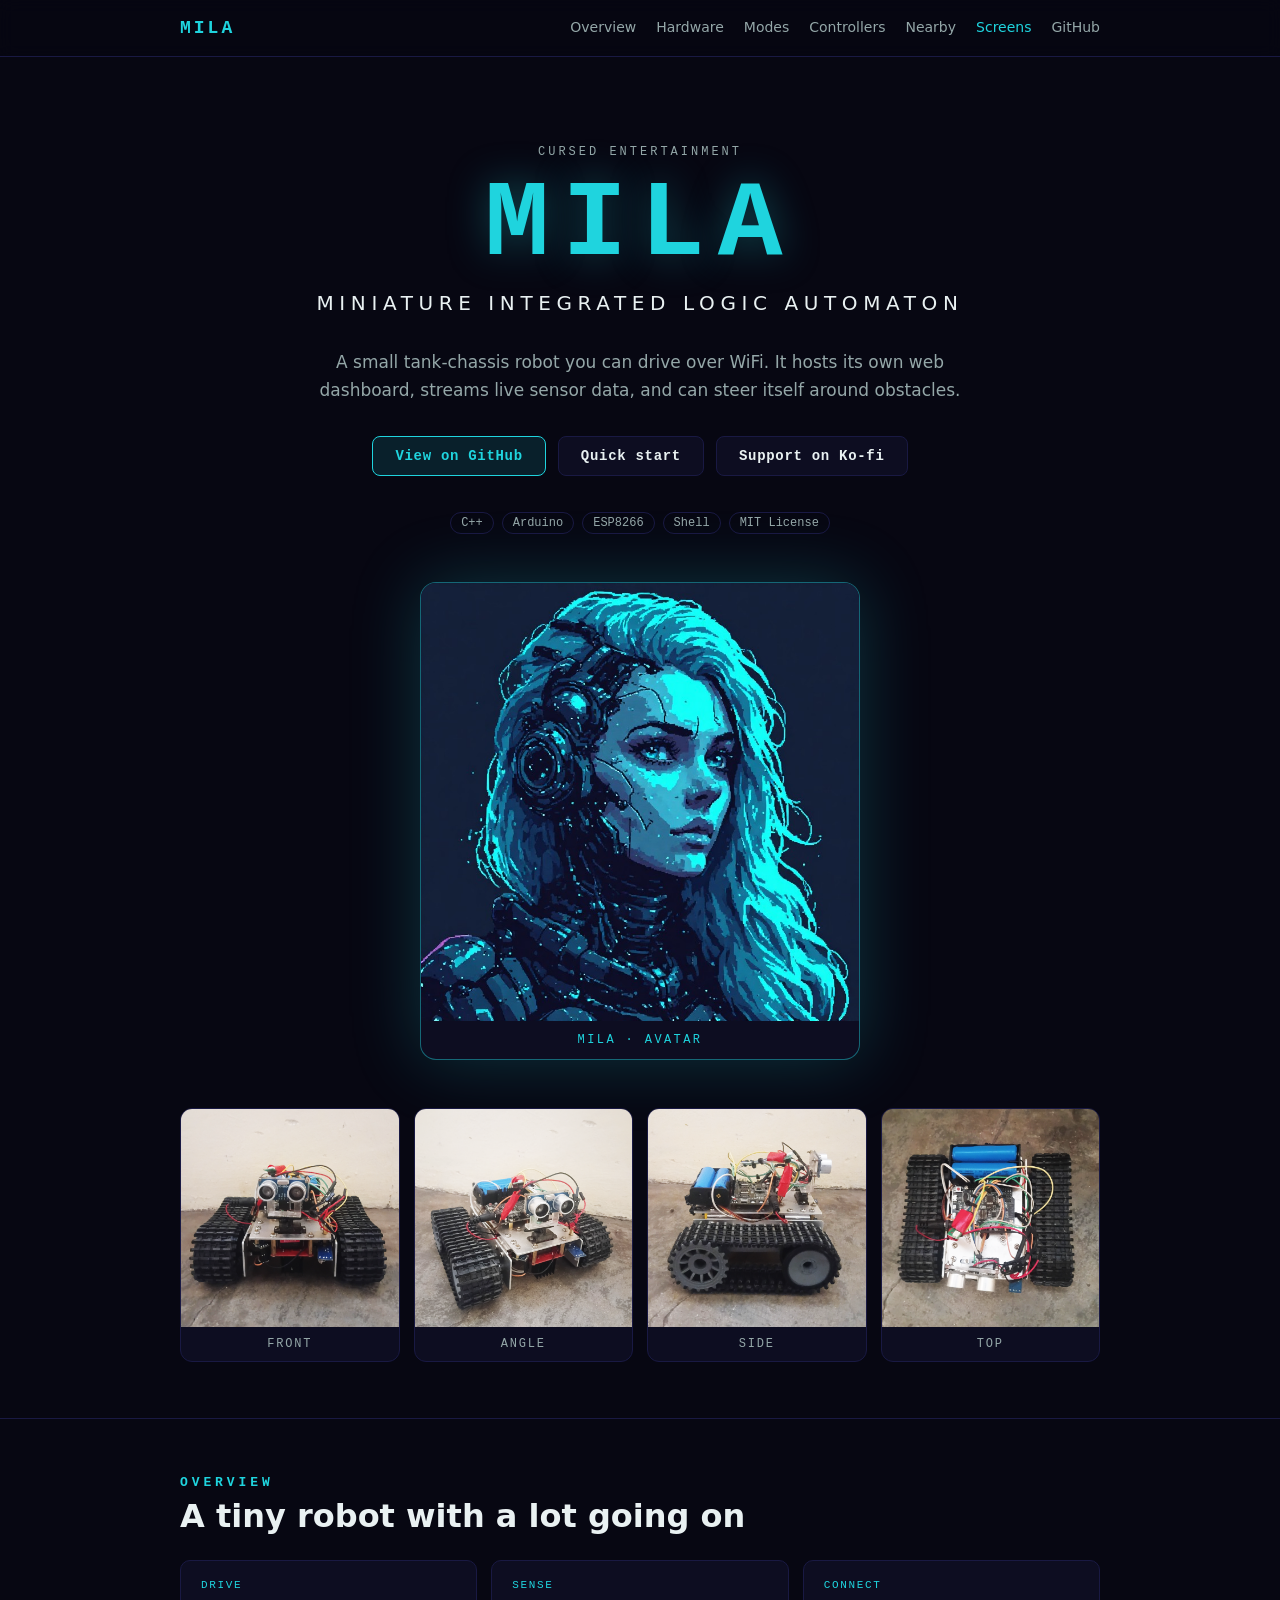
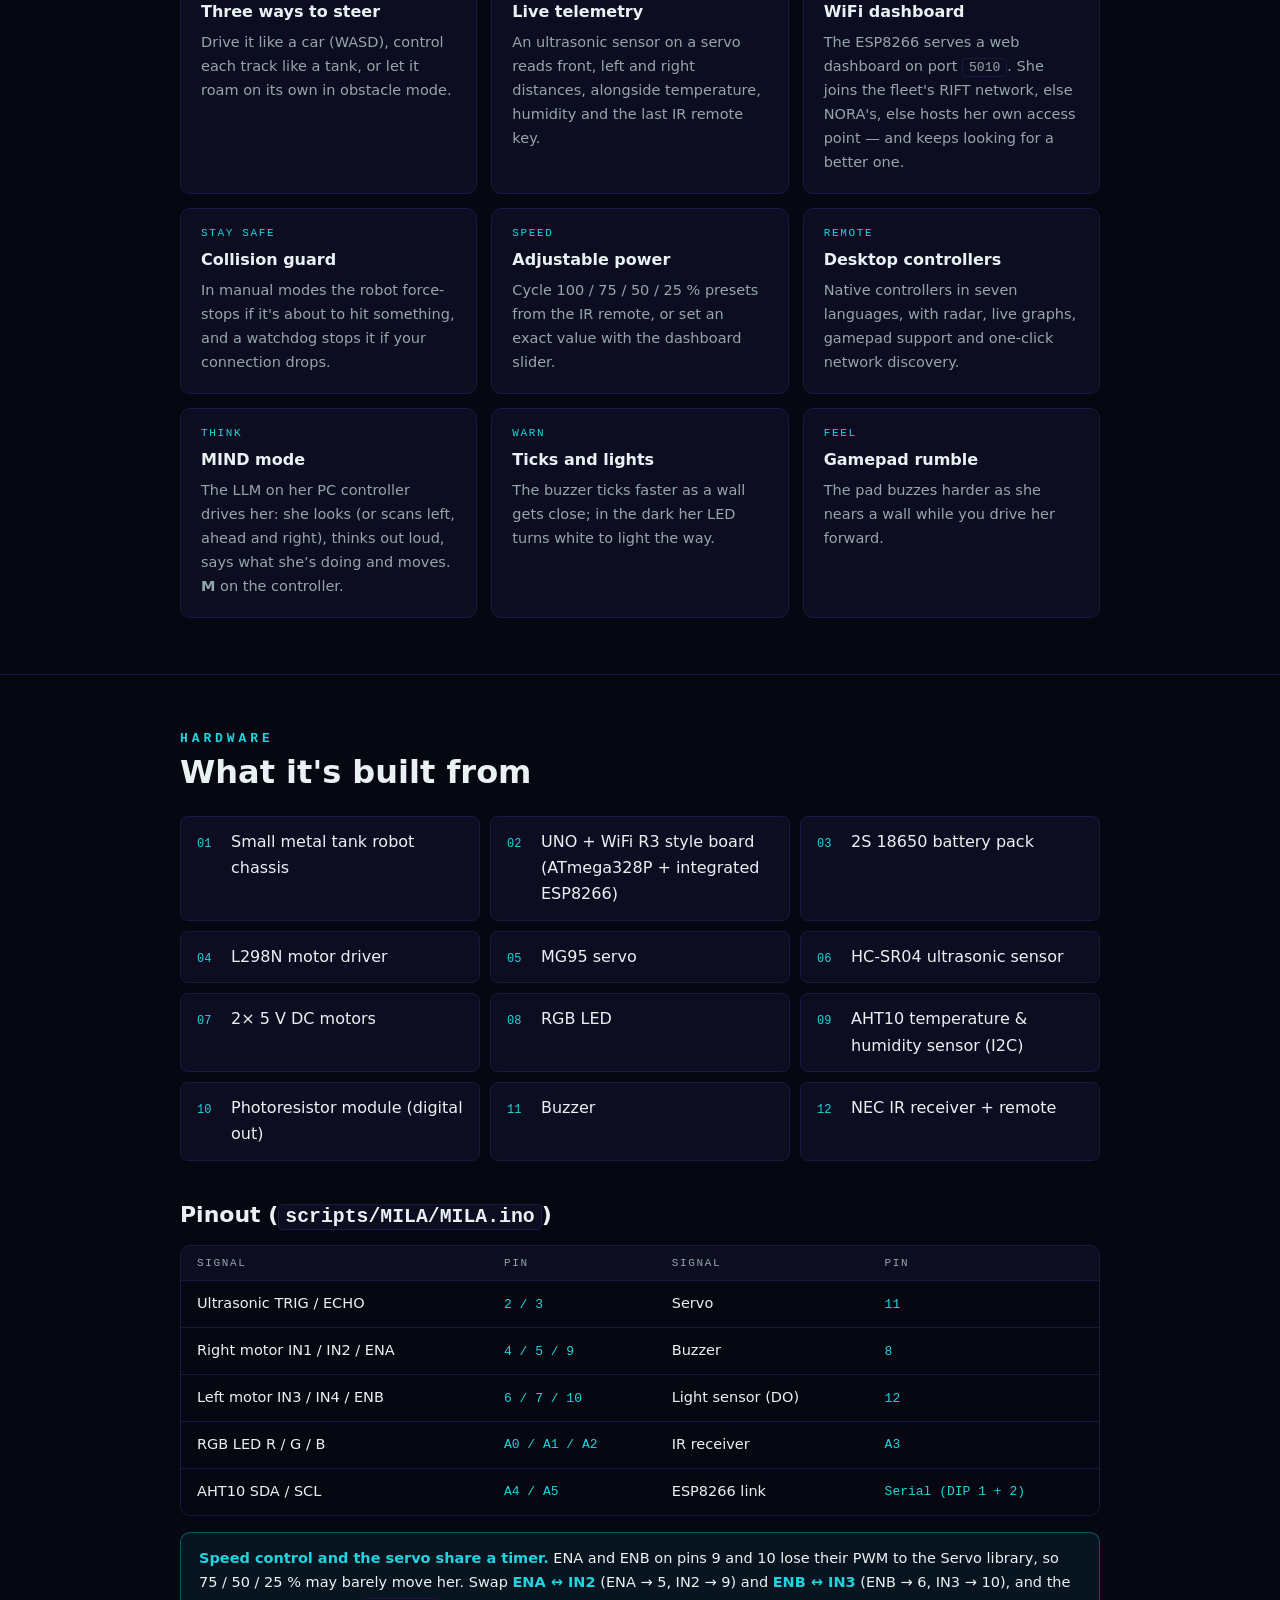
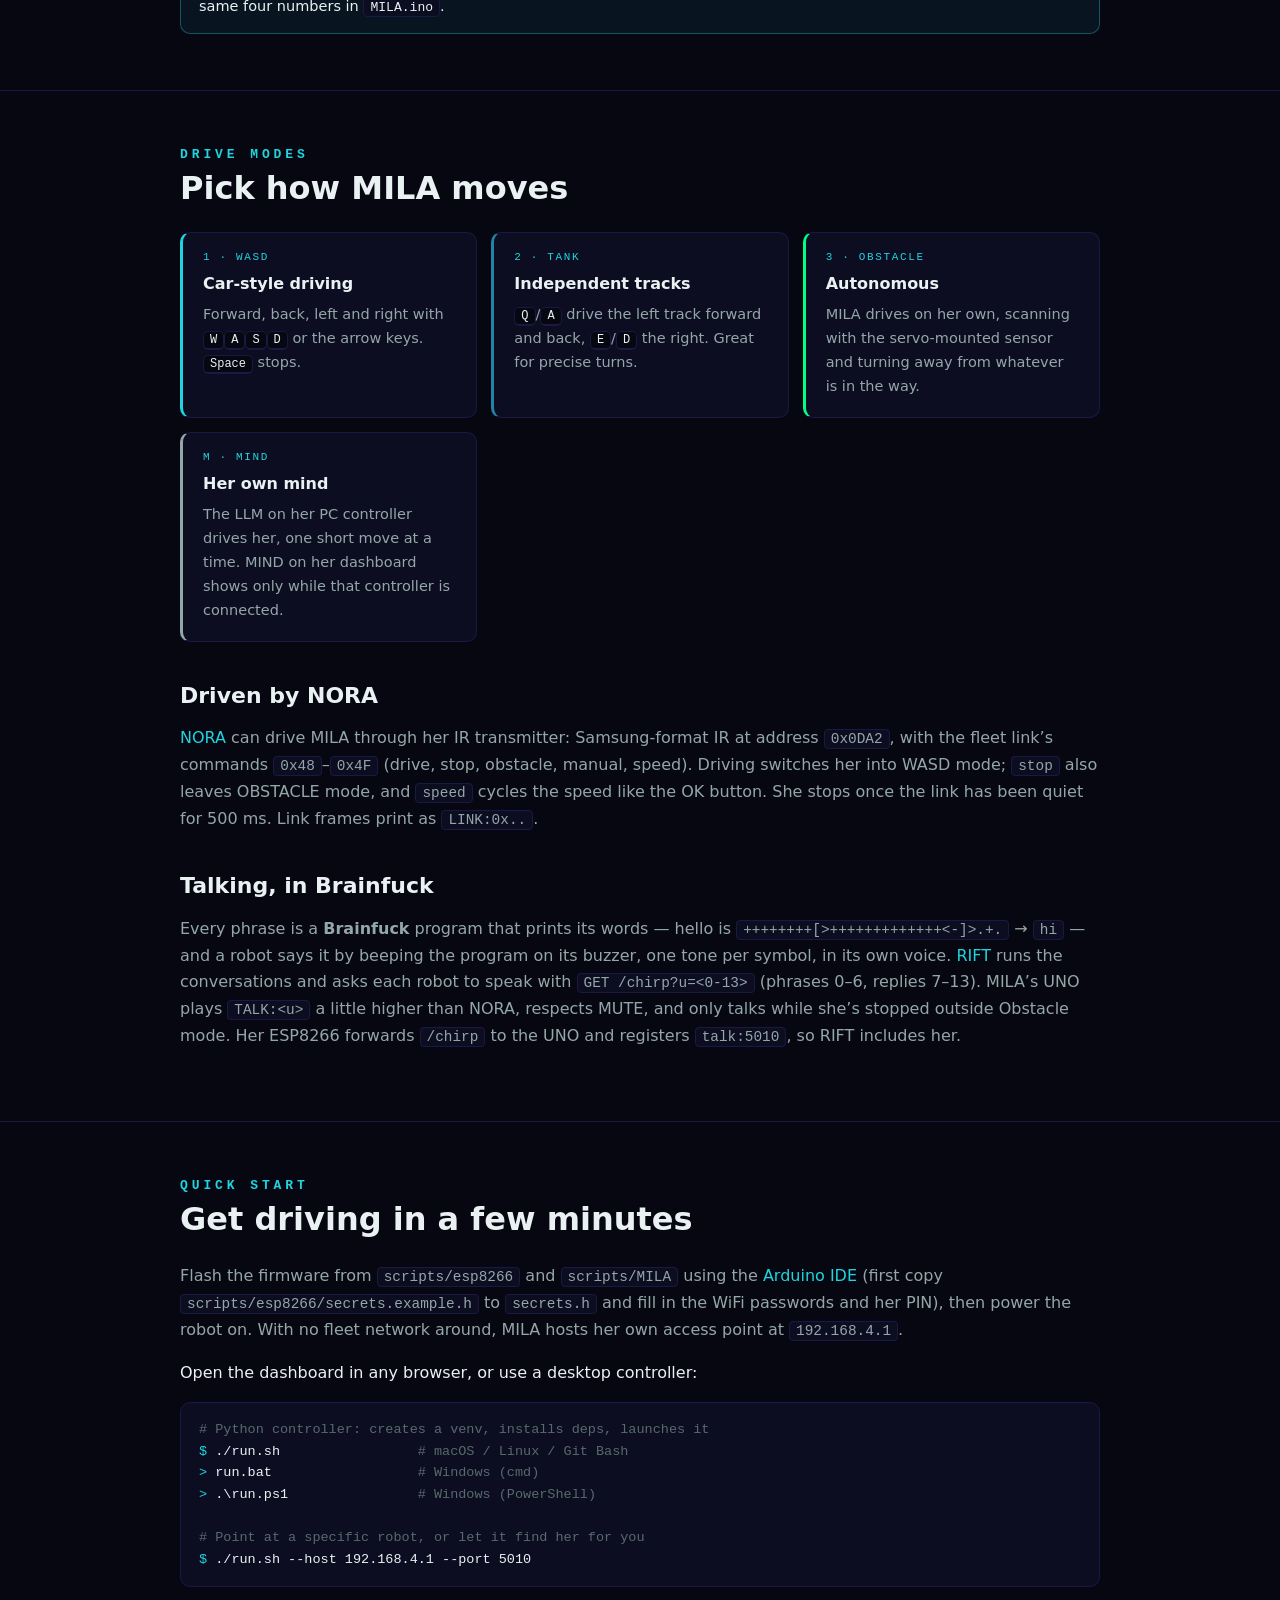
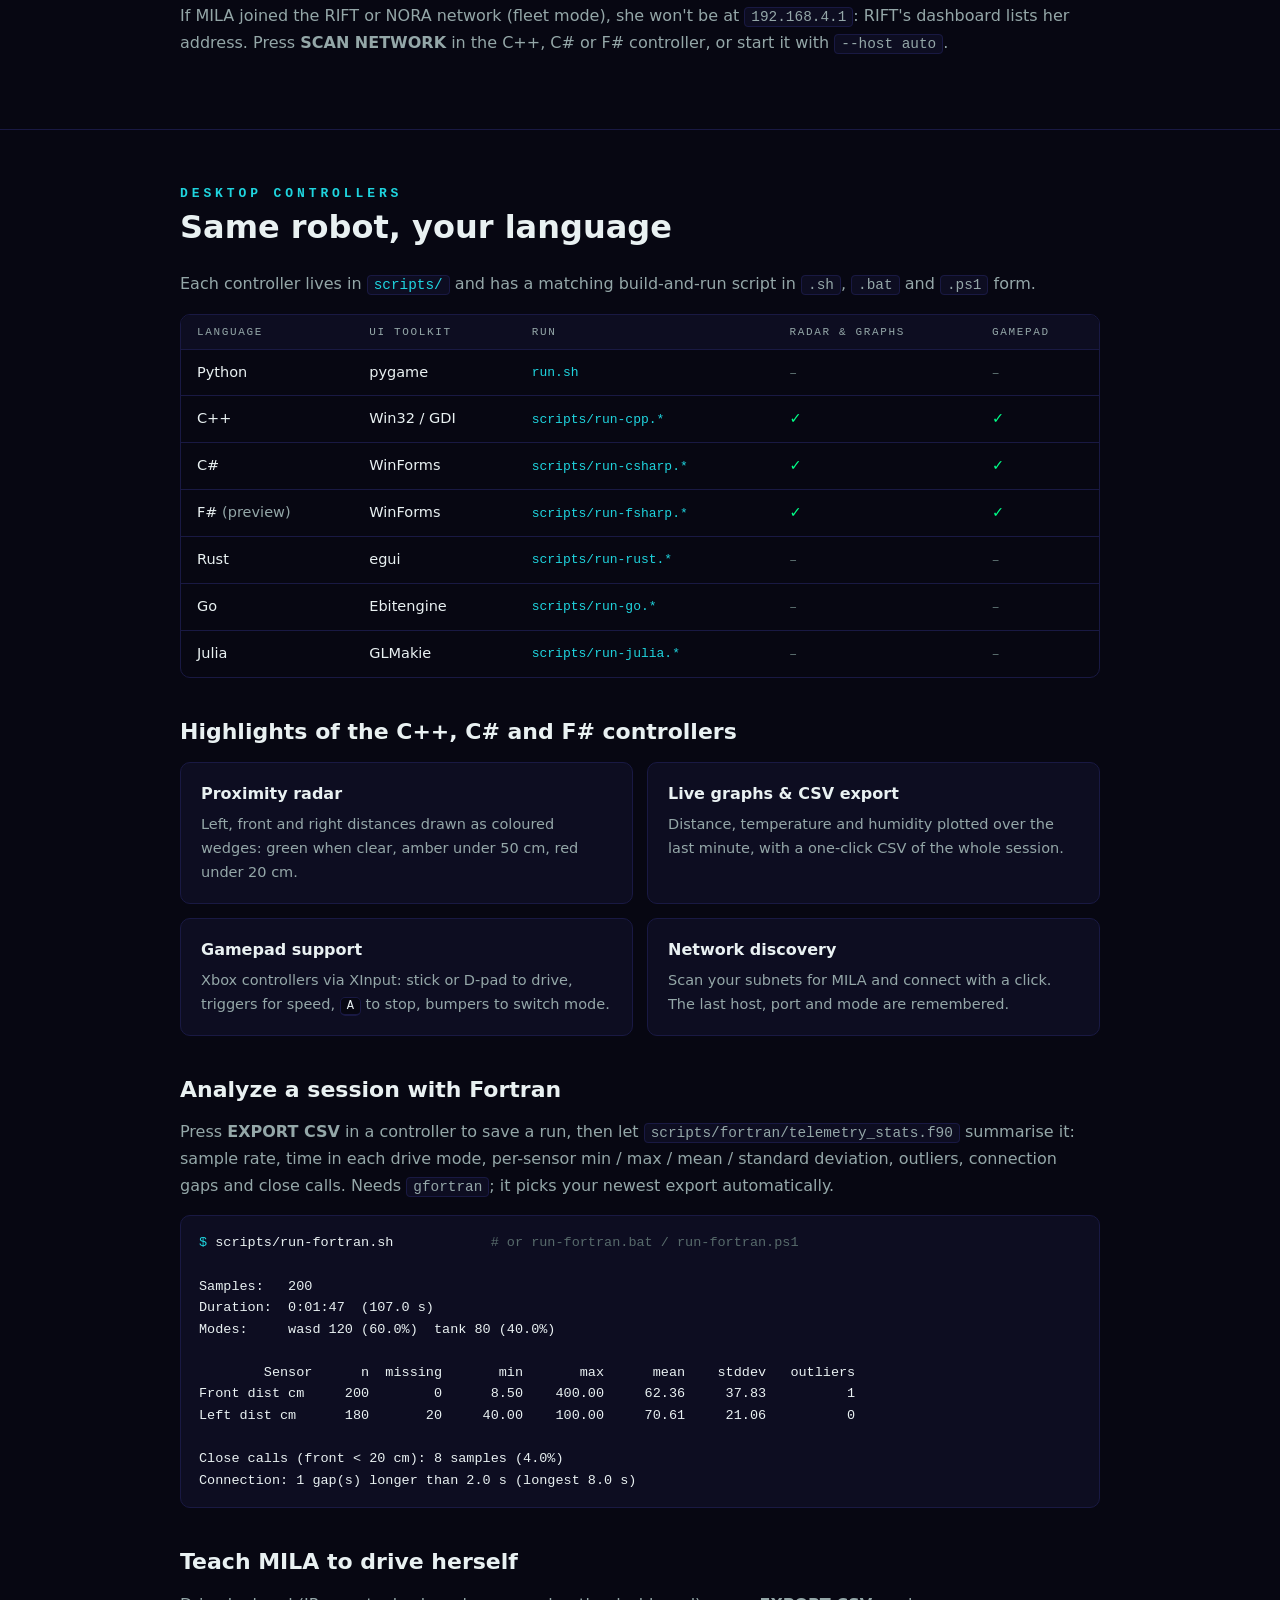
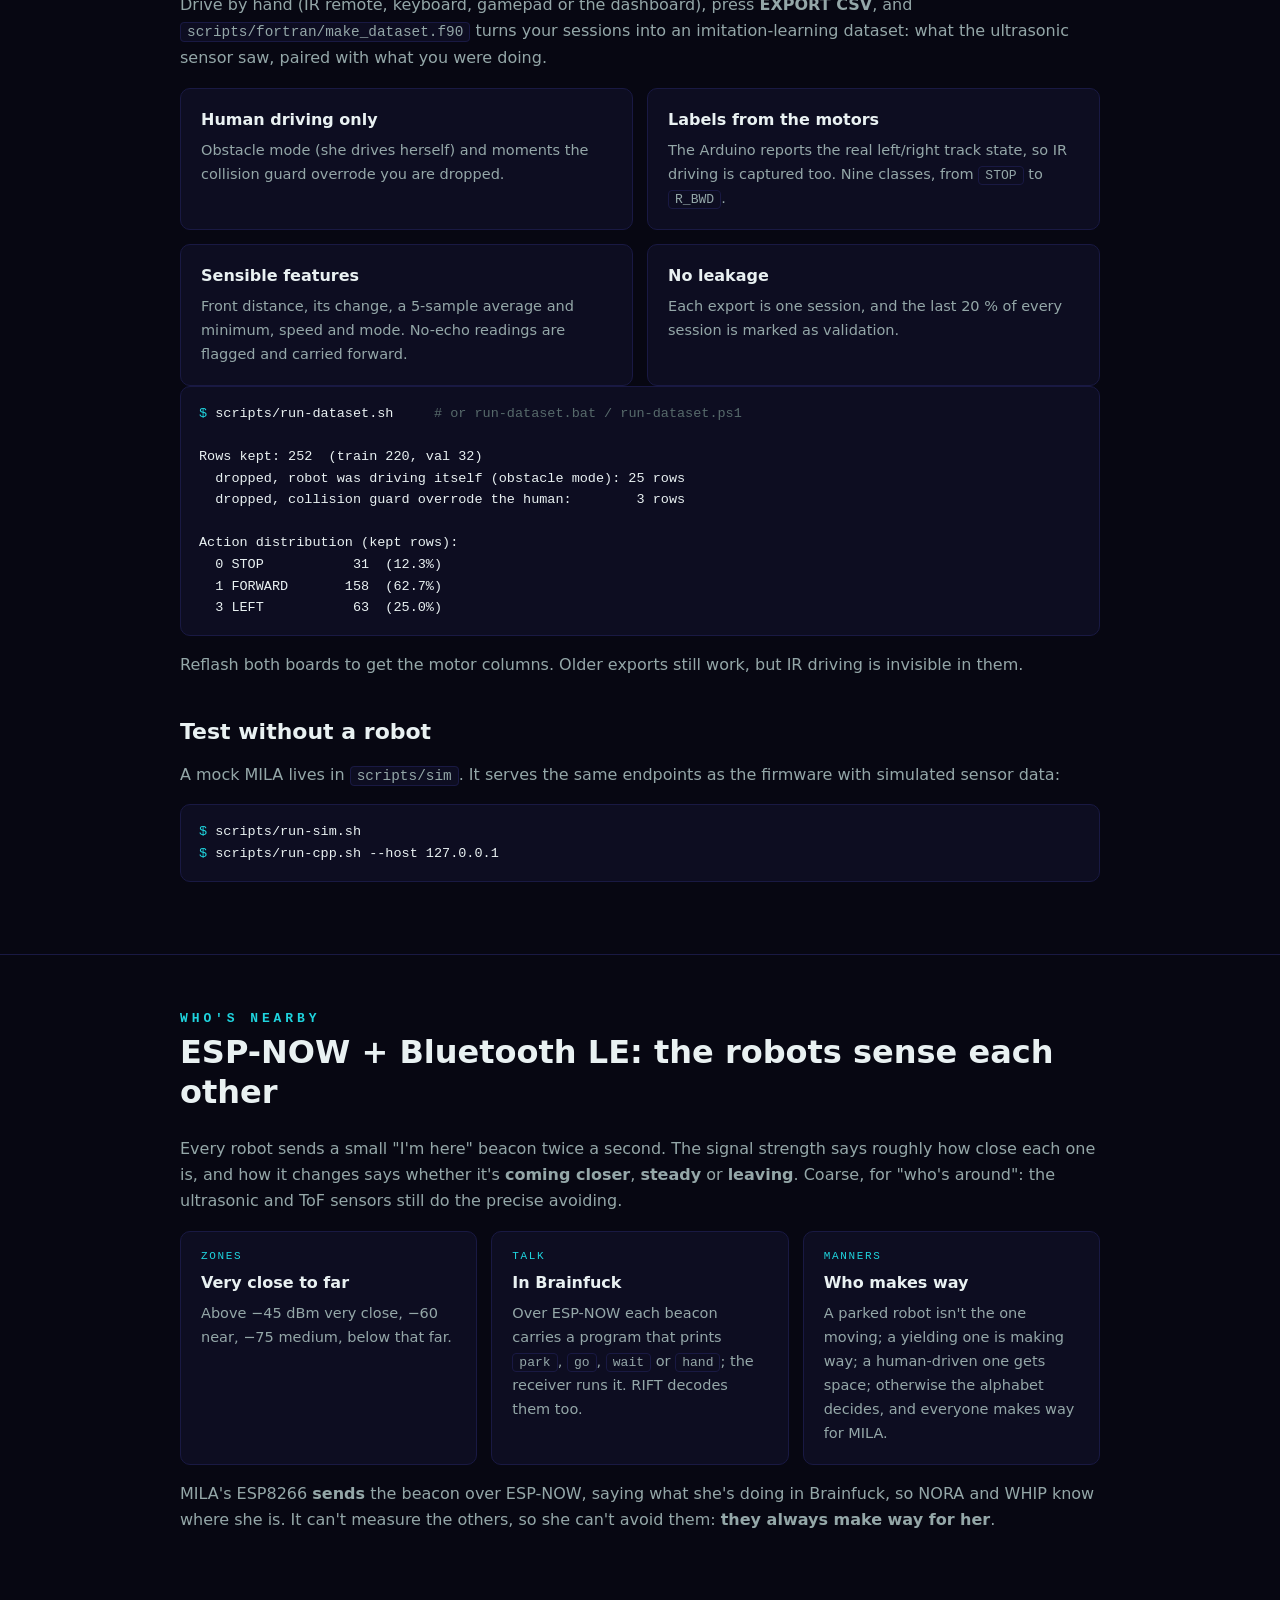
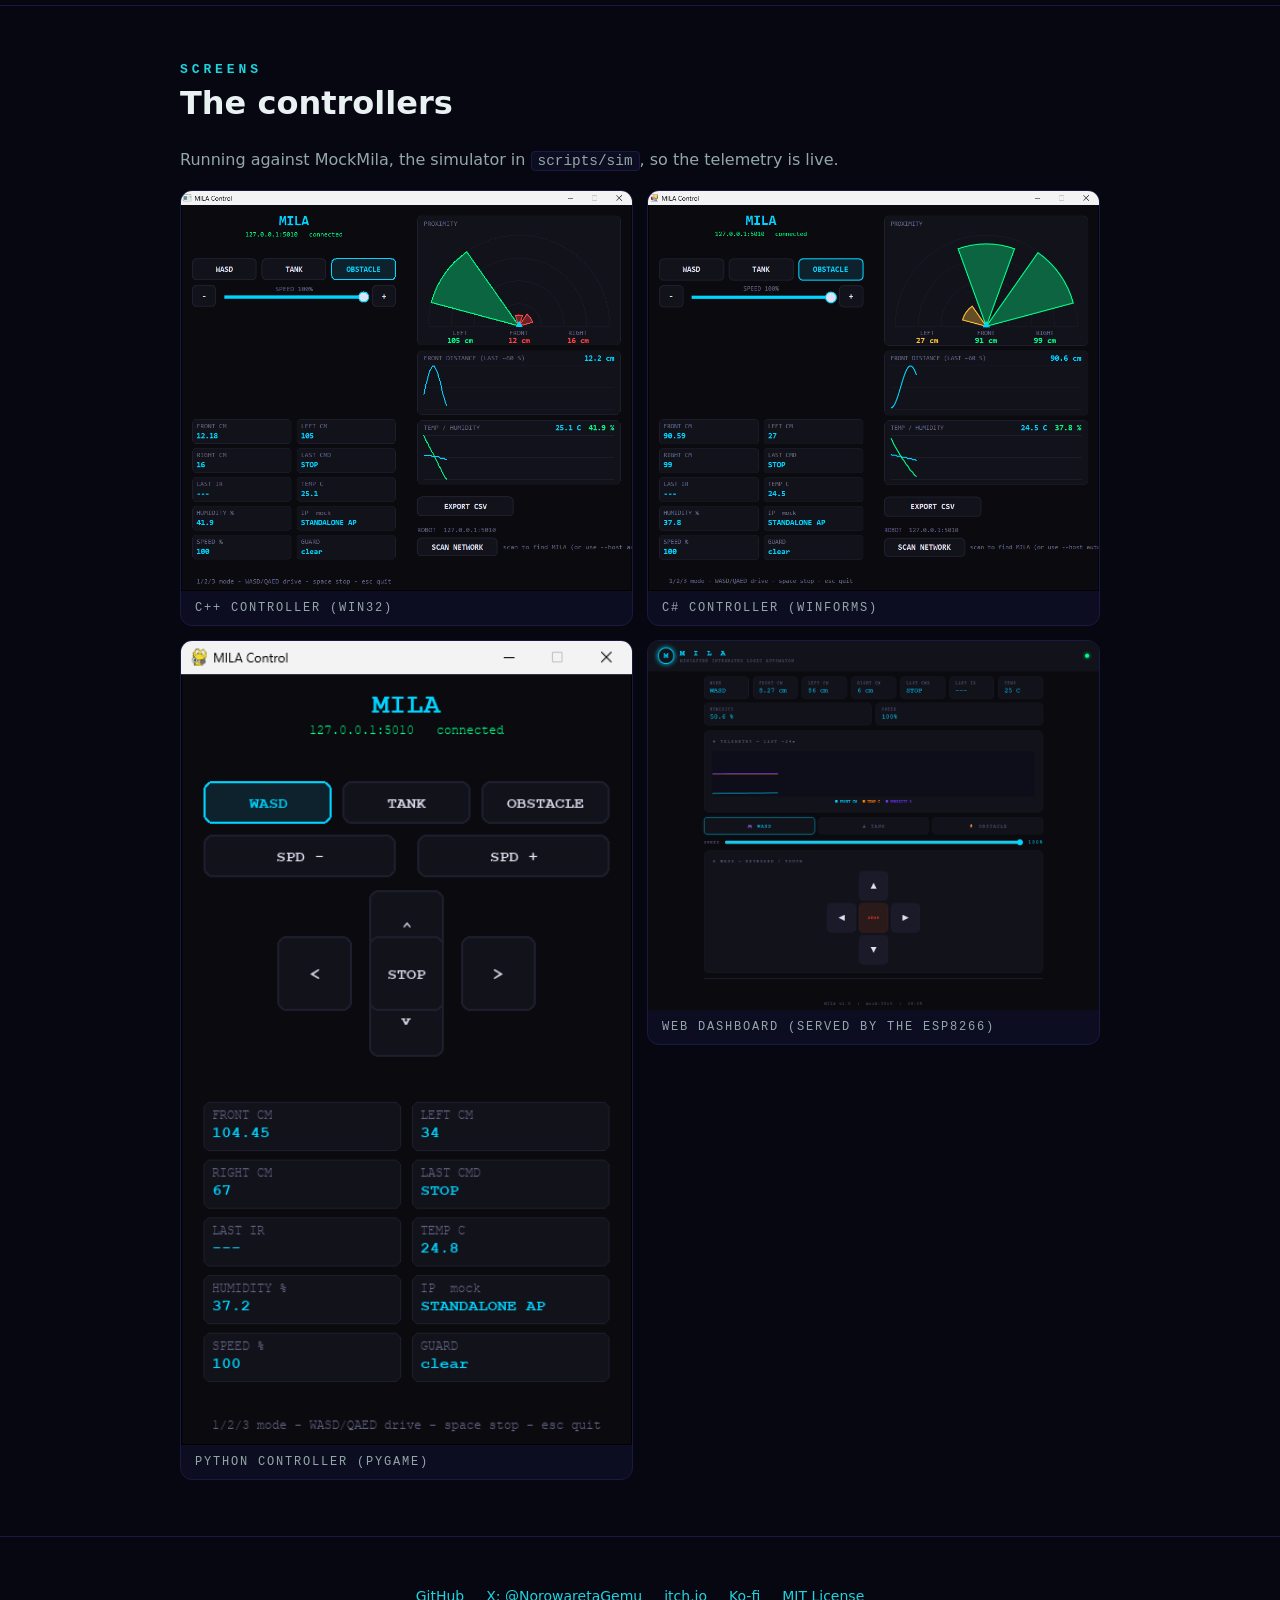
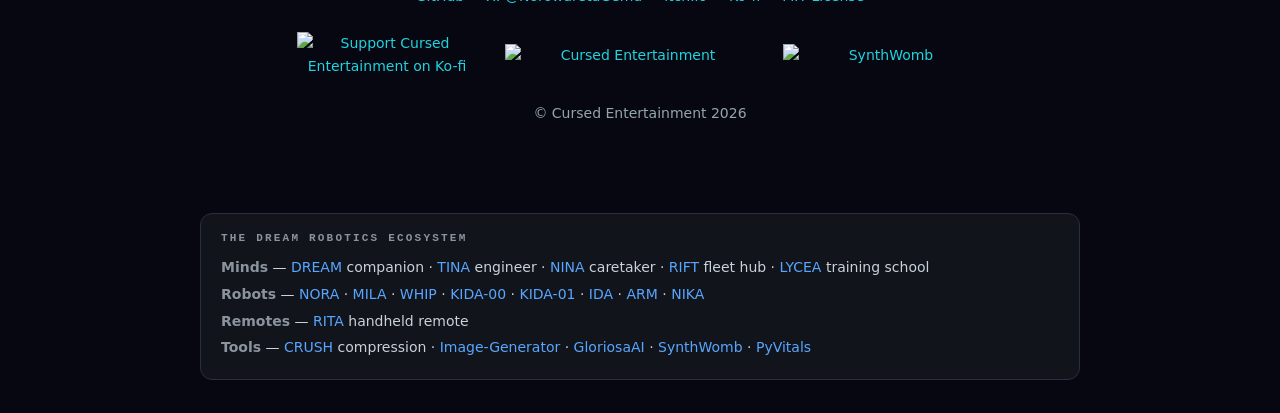
==== index.html @ 80a86d44 "Docs: MIND mode, ticks near walls, lights in the dark, rumble, the PIN fix; the page's parts list ma" ====
<!DOCTYPE html>
<html lang="en">
<head>
<meta charset="utf-8">
<meta name="viewport" content="width=device-width, initial-scale=1">
<title>MILA — Miniature Integrated Logic Automaton</title>
<meta name="description" content="MILA is a small WiFi-controlled tank robot built on an ESP8266 and Arduino, with a web dashboard and desktop controllers in seven languages.">
<meta name="color-scheme" content="dark">
<meta property="og:title" content="MILA — Miniature Integrated Logic Automaton">
<meta property="og:description" content="A small WiFi-controlled tank robot with a web dashboard and desktop controllers.">
<meta property="og:type" content="website">
<meta property="og:image" content="images/mila_avatar.jpg">
<link rel="icon" href="site/favicon.ico" sizes="any">
<link rel="apple-touch-icon" href="site/apple-touch-icon.png">
<link rel="stylesheet" href="site/style.css">
<script src="site/site.js" defer></script>
</head>
<body>

<nav aria-label="Primary">
  <div class="wrap">
    <a class="brand" href="#top">MILA</a>
    <ul>
      <li><a href="#overview">Overview</a></li>
      <li><a href="#hardware">Hardware</a></li>
      <li><a href="#modes">Modes</a></li>
      <li><a href="#controllers">Controllers</a></li>
      <li><a href="#near">Nearby</a></li>
      <li><a href="#screens">Screens</a></li>
      <li><a href="https://github.com/CursedPrograms/MILA">GitHub</a></li>
    </ul>
  </div>
</nav>

<header class="hero" id="top">
  <div class="wrap">
    <div class="eyebrow">Cursed Entertainment</div>
    <h1>MILA</h1>
    <p class="tagline">Miniature Integrated Logic Automaton</p>
    <p class="lede">A small tank-chassis robot you can drive over WiFi. It hosts its own web dashboard, streams live sensor data, and can steer itself around obstacles.</p>
    <div class="cta">
      <a class="btn primary" href="https://github.com/CursedPrograms/MILA">View on GitHub</a>
      <a class="btn" href="#quickstart">Quick start</a>
      <a class="btn" href="https://ko-fi.com/cursedentertainment">Support on Ko-fi</a>
    </div>
    <div class="tags" aria-label="Technologies">
      <span class="tag">C++</span>
      <span class="tag">Arduino</span>
      <span class="tag">ESP8266</span>
      <span class="tag">Shell</span>
      <span class="tag">MIT License</span>
    </div>

    <figure class="avatar">
      <img src="images/mila_avatar.jpg" alt="MILA's avatar: a human representation of the robot" width="768" height="768">
      <figcaption>MILA &middot; avatar</figcaption>
    </figure>

    <div class="photos">
      <figure>
        <img src="images/mila-robot-front.png" loading="lazy" alt="MILA from the front: metal tank chassis with an HC-SR04 sensor on a servo" width="800" height="800" loading="lazy">
        <figcaption>Front</figcaption>
      </figure>
      <figure>
        <img src="images/mila-robot-angle.png" alt="MILA at an angle, showing the battery pack, wiring and sensor" width="800" height="800" loading="lazy">
        <figcaption>Angle</figcaption>
      </figure>
      <figure>
        <img src="images/mila-robot-side.png" alt="MILA from the side: tracks, board and battery pack" width="800" height="800" loading="lazy">
        <figcaption>Side</figcaption>
      </figure>
      <figure>
        <img src="images/mila-robot-top.png" alt="MILA from above: UNO + WiFi board, 18650 pack and sensor" width="800" height="800" loading="lazy">
        <figcaption>Top</figcaption>
      </figure>
    </div>
  </div>
</header>

<main>

<section id="overview">
  <div class="wrap">
    <h2>Overview</h2>
    <h3 class="title">A tiny robot with a lot going on</h3>
    <div class="grid cols-3">
      <div class="card">
        <span class="k">Drive</span>
        <h4>Three ways to steer</h4>
        <p>Drive it like a car (WASD), control each track like a tank, or let it roam on its own in obstacle mode.</p>
      </div>
      <div class="card">
        <span class="k">Sense</span>
        <h4>Live telemetry</h4>
        <p>An ultrasonic sensor on a servo reads front, left and right distances, alongside temperature, humidity and the last IR remote key.</p>
      </div>
      <div class="card">
        <span class="k">Connect</span>
        <h4>WiFi dashboard</h4>
        <p>The ESP8266 serves a web dashboard on port <code>5010</code>. She joins the fleet's RIFT network, else NORA's, else hosts her own access point &mdash; and keeps looking for a better one.</p>
      </div>
      <div class="card">
        <span class="k">Stay safe</span>
        <h4>Collision guard</h4>
        <p>In manual modes the robot force-stops if it's about to hit something, and a watchdog stops it if your connection drops.</p>
      </div>
      <div class="card">
        <span class="k">Speed</span>
        <h4>Adjustable power</h4>
        <p>Cycle 100 / 75 / 50 / 25&nbsp;% presets from the IR remote, or set an exact value with the dashboard slider.</p>
      </div>
      <div class="card">
        <span class="k">Remote</span>
        <h4>Desktop controllers</h4>
        <p>Native controllers in seven languages, with radar, live graphs, gamepad support and one-click network discovery.</p>
      </div>
      <div class="card">
        <span class="k">Think</span>
        <h4>MIND mode</h4>
        <p>The LLM on her PC controller drives her: she looks (or scans left, ahead and right), thinks out loud, says what she&rsquo;s doing and moves. <b>M</b> on the controller.</p>
      </div>
      <div class="card">
        <span class="k">Warn</span>
        <h4>Ticks and lights</h4>
        <p>The buzzer ticks faster as a wall gets close; in the dark her LED turns white to light the way.</p>
      </div>
      <div class="card">
        <span class="k">Feel</span>
        <h4>Gamepad rumble</h4>
        <p>The pad buzzes harder as she nears a wall while you drive her forward.</p>
      </div>
    </div>
  </div>
</section>

<section id="hardware">
  <div class="wrap">
    <h2>Hardware</h2>
    <h3 class="title">What it's built from</h3>
    <ol class="parts">
      <li><span class="n">01</span> Small metal tank robot chassis</li>
      <li><span class="n">02</span> UNO + WiFi R3 style board (ATmega328P + integrated ESP8266)</li>
      <li><span class="n">03</span> 2S 18650 battery pack</li>
      <li><span class="n">04</span> L298N motor driver</li>
      <li><span class="n">05</span> MG95 servo</li>
      <li><span class="n">06</span> HC-SR04 ultrasonic sensor</li>
      <li><span class="n">07</span> 2&times; 5&nbsp;V DC motors</li>
      <li><span class="n">08</span> RGB LED</li>
      <li><span class="n">09</span> AHT10 temperature &amp; humidity sensor (I2C)</li>
      <li><span class="n">10</span> Photoresistor module (digital out)</li>
      <li><span class="n">11</span> Buzzer</li>
      <li><span class="n">12</span> NEC IR receiver + remote</li>
    </ol>
    <h3 class="sub">Pinout (<code>scripts/MILA/MILA.ino</code>)</h3>
    <div class="table-wrap">
      <table>
        <thead><tr><th>Signal</th><th>Pin</th><th>Signal</th><th>Pin</th></tr></thead>
        <tbody>
          <tr><td>Ultrasonic TRIG / ECHO</td><td class="mono">2 / 3</td><td>Servo</td><td class="mono">11</td></tr>
          <tr><td>Right motor IN1 / IN2 / ENA</td><td class="mono">4 / 5 / 9</td><td>Buzzer</td><td class="mono">8</td></tr>
          <tr><td>Left motor IN3 / IN4 / ENB</td><td class="mono">6 / 7 / 10</td><td>Light sensor (DO)</td><td class="mono">12</td></tr>
          <tr><td>RGB LED R / G / B</td><td class="mono">A0 / A1 / A2</td><td>IR receiver</td><td class="mono">A3</td></tr>
          <tr><td>AHT10 SDA / SCL</td><td class="mono">A4 / A5</td><td>ESP8266 link</td><td class="mono">Serial (DIP 1 + 2)</td></tr>
        </tbody>
      </table>
    </div>
    <p class="note"><strong>Speed control and the servo share a timer.</strong> ENA and ENB on pins 9 and 10 lose their PWM to the Servo library, so 75 / 50 / 25&nbsp;% may barely move her. Swap <strong>ENA &harr; IN2</strong> (ENA &rarr; 5, IN2 &rarr; 9) and <strong>ENB &harr; IN3</strong> (ENB &rarr; 6, IN3 &rarr; 10), and the same four numbers in <code>MILA.ino</code>.</p>
  </div>
</section>

<section id="modes">
  <div class="wrap">
    <h2>Drive modes</h2>
    <h3 class="title">Pick how MILA moves</h3>
    <div class="grid cols-3">
      <div class="card mode">
        <span class="k">1 &middot; WASD</span>
        <h4>Car-style driving</h4>
        <p>Forward, back, left and right with <kbd>W</kbd><kbd>A</kbd><kbd>S</kbd><kbd>D</kbd> or the arrow keys. <kbd>Space</kbd> stops.</p>
      </div>
      <div class="card mode">
        <span class="k">2 &middot; Tank</span>
        <h4>Independent tracks</h4>
        <p><kbd>Q</kbd>/<kbd>A</kbd> drive the left track forward and back, <kbd>E</kbd>/<kbd>D</kbd> the right. Great for precise turns.</p>
      </div>
      <div class="card mode">
        <span class="k">3 &middot; Obstacle</span>
        <h4>Autonomous</h4>
        <p>MILA drives on her own, scanning with the servo-mounted sensor and turning away from whatever is in the way.</p>
      </div>
      <div class="card mode">
        <span class="k">M &middot; Mind</span>
        <h4>Her own mind</h4>
        <p>The LLM on her PC controller drives her, one short move at a time. MIND on her dashboard shows only while that controller is connected.</p>
      </div>
    </div>
    <h3 class="sub">Driven by NORA</h3>
    <p class="muted"><a href="https://cursedprograms.github.io/NORA-Robot-v00/">NORA</a> can drive MILA through her IR transmitter: Samsung-format IR at address <code>0x0DA2</code>, with the fleet link&rsquo;s commands <code>0x48</code>&ndash;<code>0x4F</code> (drive, stop, obstacle, manual, speed). Driving switches her into WASD mode; <code>stop</code> also leaves OBSTACLE mode, and <code>speed</code> cycles the speed like the OK button. She stops once the link has been quiet for 500 ms. Link frames print as <code>LINK:0x..</code>.</p>
    <h3 class="sub">Talking, in Brainfuck</h3>
    <p class="muted">Every phrase is a <strong>Brainfuck</strong> program that prints its words &mdash; hello is <code>++++++++[&gt;+++++++++++++&lt;-]&gt;.+.</code> &rarr; <code>hi</code> &mdash; and a robot says it by beeping the program on its buzzer, one tone per symbol, in its own voice. <a href="https://cursedprograms.github.io/RIFT/">RIFT</a> runs the conversations and asks each robot to speak with <code>GET /chirp?u=&lt;0-13&gt;</code> (phrases 0&ndash;6, replies 7&ndash;13). MILA&rsquo;s UNO plays <code>TALK:&lt;u&gt;</code> a little higher than NORA, respects MUTE, and only talks while she&rsquo;s stopped outside Obstacle mode. Her ESP8266 forwards <code>/chirp</code> to the UNO and registers <code>talk:5010</code>, so RIFT includes her.</p>
  </div>
</section>

<section id="quickstart">
  <div class="wrap">
    <h2>Quick start</h2>
    <h3 class="title">Get driving in a few minutes</h3>
    <p class="muted">Flash the firmware from <code>scripts/esp8266</code> and <code>scripts/MILA</code> using the <a href="https://docs.arduino.cc/software/ide/">Arduino IDE</a> (first copy <code>scripts/esp8266/secrets.example.h</code> to <code>secrets.h</code> and fill in the WiFi passwords and her PIN), then power the robot on. With no fleet network around, MILA hosts her own access point at <code>192.168.4.1</code>.</p>
    <p>Open the dashboard in any browser, or use a desktop controller:</p>
<pre><span class="c"># Python controller: creates a venv, installs deps, launches it</span>
<span class="p">$</span> ./run.sh                 <span class="c"># macOS / Linux / Git Bash</span>
<span class="p">&gt;</span> run.bat                  <span class="c"># Windows (cmd)</span>
<span class="p">&gt;</span> .\run.ps1                <span class="c"># Windows (PowerShell)</span>

<span class="c"># Point at a specific robot, or let it find her for you</span>
<span class="p">$</span> ./run.sh --host 192.168.4.1 --port 5010</pre>
    <p class="muted">If MILA joined the RIFT or NORA network (fleet mode), she won't be at <code>192.168.4.1</code>: RIFT's dashboard lists her address. Press <strong>SCAN NETWORK</strong> in the C++, C# or F# controller, or start it with <code>--host auto</code>.</p>
  </div>
</section>

<section id="controllers">
  <div class="wrap">
    <h2>Desktop controllers</h2>
    <h3 class="title">Same robot, your language</h3>
    <p class="muted">Each controller lives in <a href="https://github.com/CursedPrograms/MILA/tree/main/scripts"><code>scripts/</code></a> and has a matching build-and-run script in <code>.sh</code>, <code>.bat</code> and <code>.ps1</code> form.</p>
    <div class="table-wrap">
      <table>
        <thead>
          <tr><th>Language</th><th>UI toolkit</th><th>Run</th><th>Radar &amp; graphs</th><th>Gamepad</th></tr>
        </thead>
        <tbody>
          <tr><td>Python</td><td>pygame</td><td class="mono">run.sh</td><td class="no">&ndash;</td><td class="no">&ndash;</td></tr>
          <tr><td>C++</td><td>Win32 / GDI</td><td class="mono">scripts/run-cpp.*</td><td class="yes">&#10003;</td><td class="yes">&#10003;</td></tr>
          <tr><td>C#</td><td>WinForms</td><td class="mono">scripts/run-csharp.*</td><td class="yes">&#10003;</td><td class="yes">&#10003;</td></tr>
          <tr><td>F# <span class="muted">(preview)</span></td><td>WinForms</td><td class="mono">scripts/run-fsharp.*</td><td class="yes">&#10003;</td><td class="yes">&#10003;</td></tr>
          <tr><td>Rust</td><td>egui</td><td class="mono">scripts/run-rust.*</td><td class="no">&ndash;</td><td class="no">&ndash;</td></tr>
          <tr><td>Go</td><td>Ebitengine</td><td class="mono">scripts/run-go.*</td><td class="no">&ndash;</td><td class="no">&ndash;</td></tr>
          <tr><td>Julia</td><td>GLMakie</td><td class="mono">scripts/run-julia.*</td><td class="no">&ndash;</td><td class="no">&ndash;</td></tr>
        </tbody>
      </table>
    </div>

    <h3 class="sub">Highlights of the C++, C# and F# controllers</h3>
    <div class="grid cols-2">
      <div class="card"><h4>Proximity radar</h4><p>Left, front and right distances drawn as coloured wedges: green when clear, amber under 50&nbsp;cm, red under 20&nbsp;cm.</p></div>
      <div class="card"><h4>Live graphs &amp; CSV export</h4><p>Distance, temperature and humidity plotted over the last minute, with a one-click CSV of the whole session.</p></div>
      <div class="card"><h4>Gamepad support</h4><p>Xbox controllers via XInput: stick or D-pad to drive, triggers for speed, <kbd>A</kbd> to stop, bumpers to switch mode.</p></div>
      <div class="card"><h4>Network discovery</h4><p>Scan your subnets for MILA and connect with a click. The last host, port and mode are remembered.</p></div>
    </div>

    <h3 class="sub">Analyze a session with Fortran</h3>
    <p class="muted">Press <strong>EXPORT CSV</strong> in a controller to save a run, then let <code>scripts/fortran/telemetry_stats.f90</code> summarise it: sample rate, time in each drive mode, per-sensor min / max / mean / standard deviation, outliers, connection gaps and close calls. Needs <code>gfortran</code>; it picks your newest export automatically.</p>
<pre><span class="p">$</span> scripts/run-fortran.sh            <span class="c"># or run-fortran.bat / run-fortran.ps1</span>

Samples:   200
Duration:  0:01:47  (107.0 s)
Modes:     wasd 120 (60.0%)  tank 80 (40.0%)

        Sensor      n  missing       min       max      mean    stddev   outliers
Front dist cm     200        0      8.50    400.00     62.36     37.83          1
Left dist cm      180       20     40.00    100.00     70.61     21.06          0

Close calls (front &lt; 20 cm): 8 samples (4.0%)
Connection: 1 gap(s) longer than 2.0 s (longest 8.0 s)</pre>

    <h3 class="sub">Teach MILA to drive herself</h3>
    <p class="muted">Drive by hand (IR remote, keyboard, gamepad or the dashboard), press <strong>EXPORT CSV</strong>, and <code>scripts/fortran/make_dataset.f90</code> turns your sessions into an imitation-learning dataset: what the ultrasonic sensor saw, paired with what you were doing.</p>
    <div class="grid cols-2">
      <div class="card"><h4>Human driving only</h4><p>Obstacle mode (she drives herself) and moments the collision guard overrode you are dropped.</p></div>
      <div class="card"><h4>Labels from the motors</h4><p>The Arduino reports the real left/right track state, so IR driving is captured too. Nine classes, from <code>STOP</code> to <code>R_BWD</code>.</p></div>
      <div class="card"><h4>Sensible features</h4><p>Front distance, its change, a 5-sample average and minimum, speed and mode. No-echo readings are flagged and carried forward.</p></div>
      <div class="card"><h4>No leakage</h4><p>Each export is one session, and the last 20&nbsp;% of every session is marked as validation.</p></div>
    </div>
<pre><span class="p">$</span> scripts/run-dataset.sh     <span class="c"># or run-dataset.bat / run-dataset.ps1</span>

Rows kept: 252  (train 220, val 32)
  dropped, robot was driving itself (obstacle mode): 25 rows
  dropped, collision guard overrode the human:        3 rows

Action distribution (kept rows):
  0 STOP           31  (12.3%)
  1 FORWARD       158  (62.7%)
  3 LEFT           63  (25.0%)</pre>
    <p class="muted">Reflash both boards to get the motor columns. Older exports still work, but IR driving is invisible in them.</p>

    <h3 class="sub">Test without a robot</h3>
    <p class="muted">A mock MILA lives in <code>scripts/sim</code>. It serves the same endpoints as the firmware with simulated sensor data:</p>
<pre><span class="p">$</span> scripts/run-sim.sh
<span class="p">$</span> scripts/run-cpp.sh --host 127.0.0.1</pre>
  </div>
</section>

<section id="near">
  <div class="wrap">
    <h2>Who's nearby</h2>
    <h3 class="title">ESP-NOW + Bluetooth LE: the robots sense each other</h3>
    <p class="muted">Every robot sends a small "I'm here" beacon twice a second. The signal strength says roughly how close each one is, and how it changes says whether it's <b>coming closer</b>, <b>steady</b> or <b>leaving</b>. Coarse, for "who's around": the ultrasonic and ToF sensors still do the precise avoiding.</p>
    <div class="grid cols-3">
      <div class="card"><span class="k">Zones</span><h4>Very close to far</h4><p>Above &minus;45 dBm very close, &minus;60 near, &minus;75 medium, below that far.</p></div>
      <div class="card"><span class="k">Talk</span><h4>In Brainfuck</h4><p>Over ESP-NOW each beacon carries a program that prints <code>park</code>, <code>go</code>, <code>wait</code> or <code>hand</code>; the receiver runs it. RIFT decodes them too.</p></div>
      <div class="card"><span class="k">Manners</span><h4>Who makes way</h4><p>A parked robot isn't the one moving; a yielding one is making way; a human-driven one gets space; otherwise the alphabet decides, and everyone makes way for MILA.</p></div>
    </div>
    <p class="muted spaced">MILA's ESP8266 <b>sends</b> the beacon over ESP-NOW, saying what she's doing in Brainfuck, so NORA and WHIP know where she is. It can't measure the others, so she can't avoid them: <b>they always make way for her</b>.</p>
  </div>
</section>

<section id="screens">
  <div class="wrap">
    <h2>Screens</h2>
    <h3 class="title">The controllers</h3>
    <p class="muted">Running against MockMila, the simulator in <code>scripts/sim</code>, so the telemetry is live.</p>
    <div class="screens">
      <figure class="shot">
        <img src="images/screenshots/controller-cpp.png" alt="MILA's C++ controller: radar, distance and temperature graphs, mode buttons" width="842" height="747" loading="lazy">
        <figcaption>C++ controller (Win32)</figcaption>
      </figure>
      <figure class="shot">
        <img src="images/screenshots/controller-csharp.png" alt="MILA's C# controller, the same layout in WinForms" width="842" height="747" loading="lazy">
        <figcaption>C# controller (WinForms)</figcaption>
      </figure>
      <figure class="shot">
        <img src="images/screenshots/controller-python.png" alt="MILA's Python controller with the drive pad and telemetry" width="422" height="752" loading="lazy">
        <figcaption>Python controller (pygame)</figcaption>
      </figure>
      <figure class="shot">
        <img src="images/screenshots/web-dashboard.png" alt="MILA's web dashboard with telemetry graph and drive pad" width="1100" height="900" loading="lazy">
        <figcaption>Web dashboard (served by the ESP8266)</figcaption>
      </figure>
    </div>
  </div>
</section>

</main>

<footer>
  <div class="wrap">
    <div class="links">
      <a href="https://github.com/CursedPrograms/MILA">GitHub</a>
      <a href="https://x.com/NorowaretaGemu">X: @NorowaretaGemu</a>
      <a href="https://cursed-entertainment.itch.io/">itch.io</a>
      <a href="https://ko-fi.com/cursedentertainment">Ko-fi</a>
      <a href="https://github.com/CursedPrograms/MILA/blob/main/LICENSE">MIT License</a>
    </div>

    <div class="logos">
      <a href="https://ko-fi.com/cursedentertainment">
        <img src="https://ko-fi.com/img/githubbutton_sm.svg" alt="Support Cursed Entertainment on Ko-fi" width="180" loading="lazy">
      </a>
      <a href="https://cursed-entertainment.itch.io/">
        <img src="https://github.com/CursedPrograms/cursedentertainment/raw/main/images/logos/logo-wide-grey.png" alt="Cursed Entertainment" width="250" loading="lazy">
      </a>
      <a href="https://github.com/SynthWomb">
        <img src="https://github.com/SynthWomb/synth.womb/blob/main/logos/synthwomb07.png?raw=true" alt="SynthWomb" width="200" loading="lazy">
      </a>
    </div>

    <div>&copy; Cursed Entertainment 2026</div>
  </div>
</footer>

<!-- DREAM-ECOSYSTEM:START -->
<section class="eco">
  <div class="eco-title">The DREAM Robotics ecosystem</div>
  <div><strong>Minds</strong> — <a href="https://github.com/CursedPrograms/DREAM">DREAM</a> companion · <a href="https://github.com/CursedPrograms/TINA">TINA</a> engineer · <a href="https://github.com/CursedPrograms/NINA">NINA</a> caretaker · <a href="https://github.com/CursedPrograms/RIFT">RIFT</a> fleet hub · <a href="https://github.com/CursedPrograms/LYCEA">LYCEA</a> training school</div>
  <div><strong>Robots</strong> — <a href="https://github.com/CursedPrograms/NORA-Robot-v00">NORA</a> · <a href="https://github.com/CursedPrograms/MILA-Robot-v00">MILA</a> · <a href="https://github.com/CursedPrograms/WHIP-Robot-v00">WHIP</a> · <a href="https://github.com/CursedPrograms/KIDA-Robot-v00">KIDA-00</a> · <a href="https://github.com/CursedPrograms/KIDA-Robot-v01">KIDA-01</a> · <a href="https://github.com/CursedPrograms/IDA-Robot-v00">IDA</a> · <a href="https://github.com/CursedPrograms/ARM-Robot-v01">ARM</a> · <a href="https://github.com/CursedPrograms/NIKA-Robot-v00">NIKA</a></div>
  <div><strong>Remotes</strong> — <a href="https://github.com/CursedPrograms/RITA">RITA</a> handheld remote</div>
  <div><strong>Tools</strong> — <a href="https://github.com/CursedPrograms/CRUSH">CRUSH</a> compression · <a href="https://github.com/CursedPrograms/Image-Generator">Image-Generator</a> · <a href="https://github.com/CursedPrograms/GloriosaAI">GloriosaAI</a> · <a href="https://github.com/CursedPrograms/SynthWomb">SynthWomb</a> · <a href="https://github.com/CursedPrograms/PyVitals">PyVitals</a></div>
</section>
<!-- DREAM-ECOSYSTEM:END -->
</body>
</html>
---- site/style.css ----
/* DREAM Robotics site stylesheet. Colours come from colour_scheme.xml
   (regenerate the site after editing it); layout is shared by every robot. */
:root {
  --bg: #070712;
  --panel: #0D0D21;
  --border: #191943;
  --accent: #1FD4DE;
  --accent2: #2183A8;
  --green: #00ff88;
  --text: #E9F1F2;
  --sub: #94A7A8;
  --glow: 31, 212, 222;
  --glow2: 33, 131, 168;
  --mono: ui-monospace, "Cascadia Code", Consolas, "SF Mono", Menlo, monospace;
  --sans: system-ui, -apple-system, "Segoe UI", Roboto, sans-serif;
}
* { box-sizing: border-box; }
html { scroll-behavior: smooth; }
body {
  margin: 0;
  background: var(--bg);
  color: var(--text);
  font: 16px/1.65 var(--sans);
  -webkit-font-smoothing: antialiased;
}
a { color: var(--accent); text-decoration: none; }
a:hover { text-decoration: underline; }
a:focus-visible, .btn:focus-visible { outline: 2px solid var(--accent); outline-offset: 3px; border-radius: 4px; }
code, pre, .mono { font-family: var(--mono); }
.wrap { max-width: 960px; margin: 0 auto; padding: 0 20px; }

/* nav */
nav {
  position: sticky; top: 0; z-index: 10;
  background: rgba(7, 7, 18, .85);
  backdrop-filter: blur(8px);
  border-bottom: 1px solid var(--border);
}
nav .wrap { display: flex; align-items: center; justify-content: space-between; height: 56px; gap: 16px; }
nav .brand { font: 700 18px var(--mono); letter-spacing: 3px; color: var(--accent); }
nav ul { display: flex; gap: 20px; list-style: none; margin: 0; padding: 0; font-size: 14px; }
nav ul a { color: var(--sub); }
nav ul a:hover { color: var(--text); text-decoration: none; }
@media (max-width: 640px) { nav ul li:not(:last-child) { display: none; } }

/* hero */
header.hero { padding: 88px 0 56px; text-align: center; position: relative; overflow: hidden; }
header.hero::before {
  content: ""; position: absolute; inset: -40% 0 auto 0; height: 520px; z-index: -1;
  background: radial-gradient(ellipse at 50% 30%, rgba(var(--glow), .16), transparent 60%),
              radial-gradient(ellipse at 75% 20%, rgba(var(--glow2), .13), transparent 55%);
}
.eyebrow { font: 12px var(--mono); letter-spacing: 3px; color: var(--sub); text-transform: uppercase; }
h1 {
  margin: 12px 0 8px;
  font: 800 clamp(56px, 12vw, 108px)/1 var(--mono);
  letter-spacing: .12em;
  color: var(--accent);
  text-shadow: 0 0 40px rgba(var(--glow), .35);
}
.tagline { font-size: clamp(15px, 2.6vw, 20px); color: var(--text); letter-spacing: .28em; text-transform: uppercase; margin: 0 0 28px; }
.lede { max-width: 660px; margin: 0 auto 32px; color: var(--sub); font-size: 17px; }
.cta { display: flex; flex-wrap: wrap; gap: 12px; justify-content: center; }
.btn {
  display: inline-block; padding: 11px 22px; border-radius: 8px;
  border: 1px solid var(--border); background: var(--panel); color: var(--text);
  font: 600 14px var(--mono); letter-spacing: .05em; transition: border-color .15s, background .15s;
}
.btn:hover { border-color: var(--accent); text-decoration: none; }
.btn.primary { background: rgba(var(--glow), .12); border-color: var(--accent); color: var(--accent); }
.tags { display: flex; flex-wrap: wrap; gap: 8px; justify-content: center; margin-top: 36px; }
.tag { font: 12px var(--mono); color: var(--sub); border: 1px solid var(--border); padding: 3px 10px; border-radius: 999px; }

/* photos */
.photos { display: grid; grid-template-columns: repeat(auto-fit, minmax(200px, 1fr)); gap: 14px; margin-top: 48px; }
.avatar { margin: 48px auto 0; max-width: 440px; background: var(--panel); border: 1px solid rgba(var(--glow), .45); border-radius: 16px; overflow: hidden; box-shadow: 0 0 70px rgba(var(--glow), .22); }
.avatar.wide { max-width: 620px; }
.avatar img { display: block; width: 100%; height: auto; }
.avatar figcaption { font: 12px var(--mono); letter-spacing: .2em; text-transform: uppercase; color: var(--accent); padding: 12px 16px; }
.photos.single { grid-template-columns: minmax(0, 380px); justify-content: center; }
.screens { display: grid; gap: 14px; grid-template-columns: repeat(auto-fill, minmax(300px, 1fr)); align-items: start; }
.screens .shot { margin: 0; }
.dot { display: inline-block; width: 10px; height: 10px; border-radius: 50%; margin-right: 8px; vertical-align: middle; }
.yes { color: var(--green); }
.no { color: #576A6B; }
nav ul a.active { color: var(--accent); }
.spaced { margin-top: 16px; }
.shot.narrow { max-width: 320px; }
.dot.red { background: #e5484d; }
.dot.green { background: #46a758; }
.dot.yellow { background: #f5d90a; }
.dot.blue { background: #3e63dd; }

/* error pages (404 / 500) */
.error { padding: 88px 0 72px; text-align: center; position: relative; overflow: hidden; }
.error::before {
  content: ""; position: absolute; inset: -30% 0 auto 0; height: 520px; z-index: -1;
  background: radial-gradient(ellipse at 50% 30%, rgba(var(--glow), .16), transparent 60%);
}
.error .face { display: block; width: 168px; height: 168px; margin: 0 auto 28px; border-radius: 50%; object-fit: cover;
  border: 2px solid rgba(var(--glow), .55); box-shadow: 0 0 60px rgba(var(--glow), .25); }
.error .code { font: 800 clamp(88px, 20vw, 168px)/1 var(--mono); letter-spacing: .08em; color: var(--accent);
  text-shadow: 0 0 40px rgba(var(--glow), .35); margin: 0 auto 12px; max-width: none; text-align: center; text-indent: .08em; }
.error h1 { font-size: clamp(22px, 4vw, 30px); letter-spacing: normal; text-shadow: none; color: var(--text); margin: 0 0 12px; font-family: var(--sans); font-weight: 700; }
.error p { color: var(--sub); max-width: 520px; margin: 0 auto 28px; }
.error code { word-break: break-all; }
.photos figure { margin: 0; background: var(--panel); border: 1px solid var(--border); border-radius: 12px; overflow: hidden; }
.photos img { display: block; width: 100%; height: auto; aspect-ratio: 1; object-fit: cover; }
.photos figcaption { font: 12px var(--mono); letter-spacing: .15em; text-transform: uppercase; color: var(--sub); padding: 10px 14px; }
.shot { margin: 24px 0 0; background: var(--panel); border: 1px solid var(--border); border-radius: 12px; overflow: hidden; }
.shot img { display: block; width: 100%; height: auto; }
.shot figcaption { font: 12px var(--mono); letter-spacing: .15em; text-transform: uppercase; color: var(--sub); padding: 10px 14px; }

/* sections */
section { padding: 56px 0; border-top: 1px solid var(--border); }
h2 { margin: 0 0 6px; font: 700 13px var(--mono); letter-spacing: .3em; text-transform: uppercase; color: var(--accent); }
h3.title { margin: 0 0 24px; font-size: clamp(24px, 4vw, 32px); line-height: 1.25; }
h3.sub { margin: 40px 0 16px; font-size: 22px; line-height: 1.25; }
p { margin: 0 0 16px; }
.muted { color: var(--sub); }

.grid { display: grid; gap: 14px; }
.grid.cols-3 { grid-template-columns: repeat(auto-fill, minmax(260px, 1fr)); }
.grid.cols-2 { grid-template-columns: repeat(auto-fill, minmax(300px, 1fr)); }
.card { background: var(--panel); border: 1px solid var(--border); border-radius: 10px; padding: 18px 20px; }
.card h4 { margin: 0 0 6px; font-size: 16px; }
.card p { margin: 0; color: var(--sub); font-size: 14.5px; }
.card .k { font: 11px var(--mono); letter-spacing: .15em; color: var(--accent); text-transform: uppercase; margin-bottom: 8px; display: block; }

/* hardware list */
.parts { list-style: none; margin: 0; padding: 0; display: grid; gap: 10px; grid-template-columns: repeat(auto-fill, minmax(260px, 1fr)); }
.parts li {
  background: var(--panel); border: 1px solid var(--border); border-radius: 8px;
  padding: 12px 16px; display: flex; align-items: baseline; gap: 12px;
}
.parts .n { font: 12px var(--mono); color: var(--accent); min-width: 22px; }

/* modes */
.mode { border-left: 3px solid var(--accent); }
.mode:nth-child(2) { border-left-color: var(--accent2); }
.mode:nth-child(3) { border-left-color: var(--green); }
.mode:nth-child(4) { border-left-color: var(--sub); }
kbd {
  font: 12px var(--mono); background: var(--bg); border: 1px solid var(--border);
  border-bottom-width: 2px; border-radius: 5px; padding: 1px 6px; color: var(--text);
}

/* code */
pre {
  background: var(--panel); border: 1px solid var(--border); border-radius: 10px;
  padding: 16px 18px; overflow-x: auto; font-size: 13.5px; line-height: 1.6; margin: 0 0 16px;
}
pre .c { color: #576A6B; }
pre .p { color: var(--accent); user-select: none; }
:not(pre) > code { background: var(--panel); border: 1px solid var(--border); border-radius: 4px; padding: 1px 6px; font-size: .9em; }

/* steps */
ol.steps { margin: 0 0 16px; padding-left: 22px; }
ol.steps li { margin-bottom: 10px; }
ol.steps li::marker { color: var(--accent); font-family: var(--mono); }

/* callout */
.note { background: rgba(var(--glow), .07); border: 1px solid rgba(var(--glow), .35); border-radius: 10px; padding: 14px 18px; margin: 16px 0 0; font-size: 14.5px; }
.note strong { color: var(--accent); }

/* table */
.table-wrap { overflow-x: auto; border: 1px solid var(--border); border-radius: 10px; }
table { border-collapse: collapse; width: 100%; font-size: 14.5px; }
th, td { text-align: left; padding: 11px 16px; border-bottom: 1px solid var(--border); }
th { font: 11px var(--mono); letter-spacing: .15em; text-transform: uppercase; color: var(--sub); background: var(--panel); white-space: nowrap; }
tr:last-child td { border-bottom: 0; }
td.mono { color: var(--accent); font-size: 13px; white-space: nowrap; }

/* related */
.related { display: flex; flex-wrap: wrap; gap: 10px; }
.related a { font: 13px var(--mono); border: 1px solid var(--border); background: var(--panel); border-radius: 8px; padding: 8px 14px; color: var(--text); }
.related a:hover { border-color: var(--accent); text-decoration: none; }

/* footer */
footer { border-top: 1px solid var(--border); padding: 48px 0 56px; text-align: center; color: var(--sub); font-size: 14px; }
footer .logos { display: flex; flex-wrap: wrap; align-items: center; justify-content: center; gap: 28px; margin: 24px 0; }
footer .logos img { display: block; height: auto; max-width: 100%; }
footer .links { display: flex; flex-wrap: wrap; gap: 8px 22px; justify-content: center; margin-bottom: 8px; }

@media (prefers-reduced-motion: reduce) { html { scroll-behavior: auto; } .btn { transition: none; } }

/* The DREAM Robotics ecosystem links (the DREAM-ECOSYSTEM block at the end of index.html) */
section.eco { max-width: 880px; margin: 32px auto; padding: 18px 20px; border: 1px solid #2a2f3a; border-radius: 12px;
  background: #11141a; color: #c9d1d9; font-family: system-ui, Segoe UI, sans-serif; font-size: 14px; line-height: 1.9; }
section.eco .eco-title { font: 600 11px ui-monospace, Consolas, monospace; letter-spacing: .2em; text-transform: uppercase;
  color: #8b949e; margin-bottom: 10px; }
section.eco strong { color: #8b949e; }
section.eco a { color: #58a6ff; text-decoration: none; }
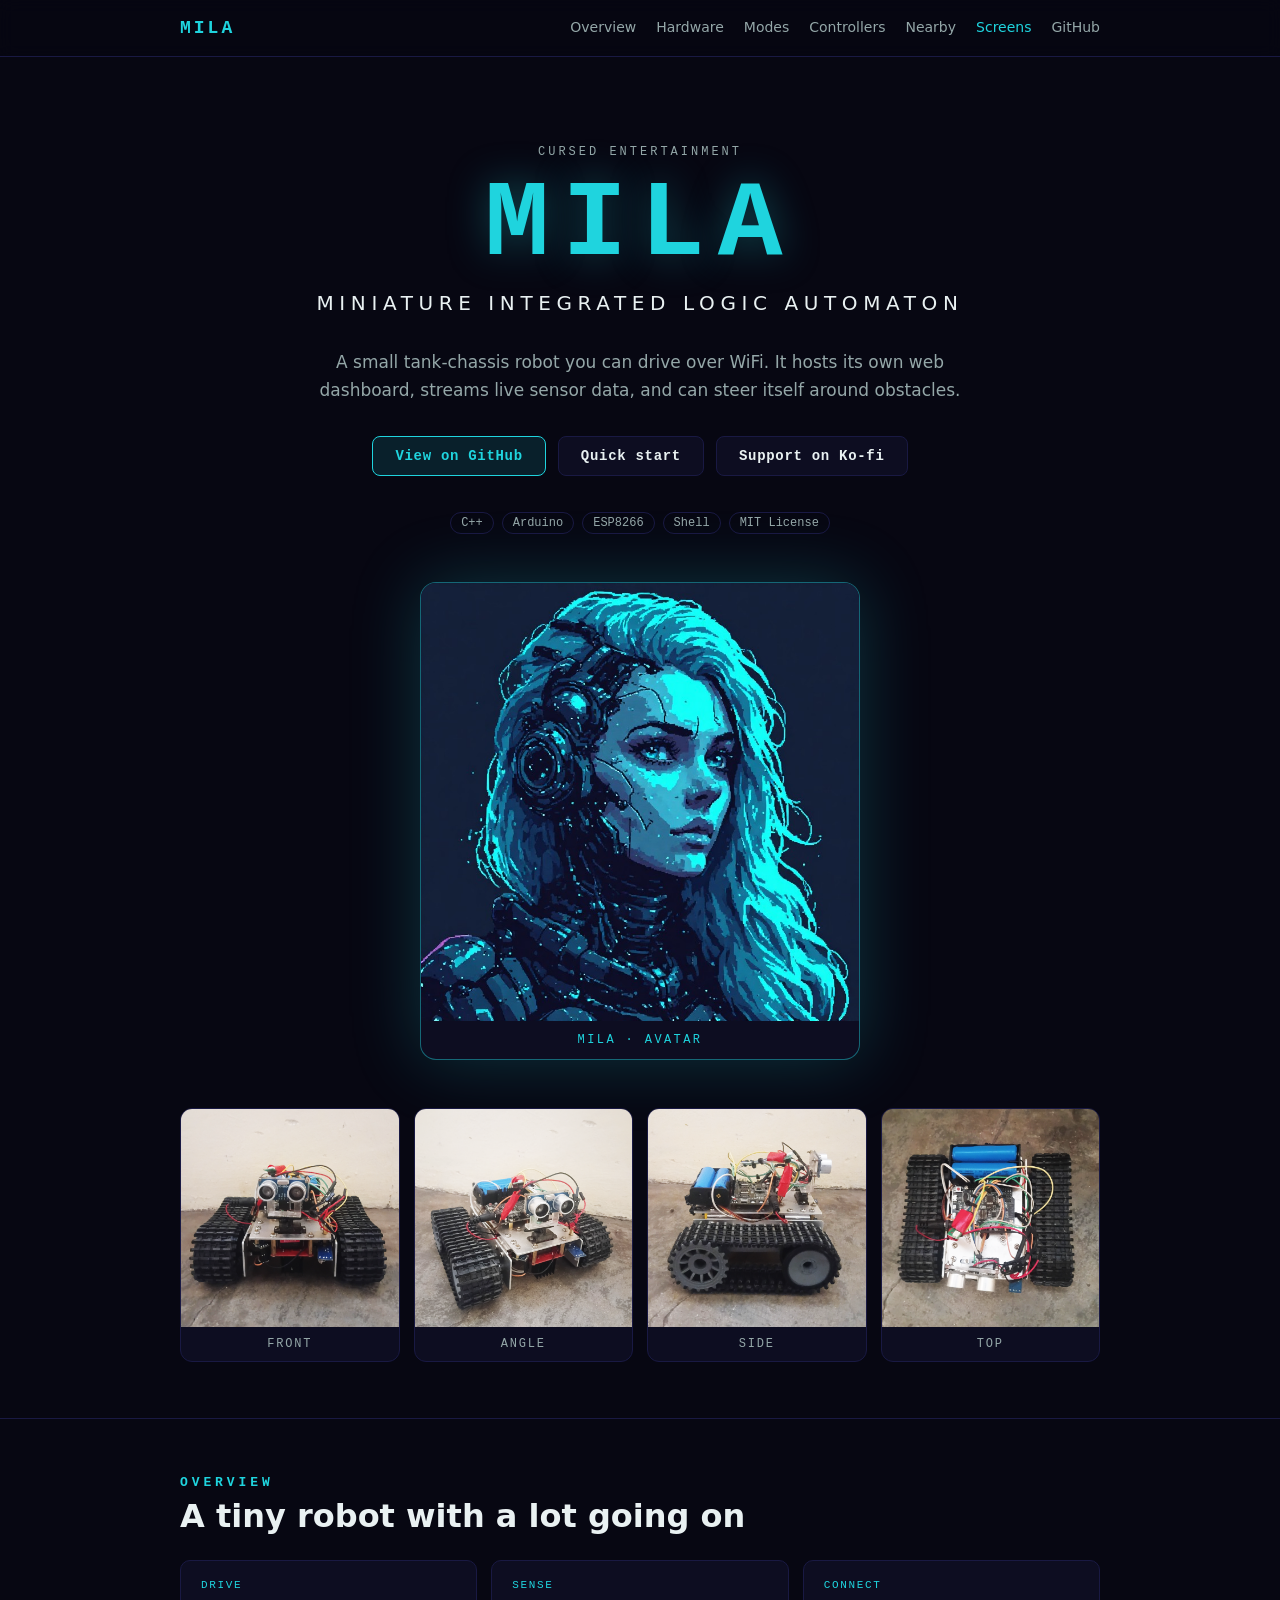
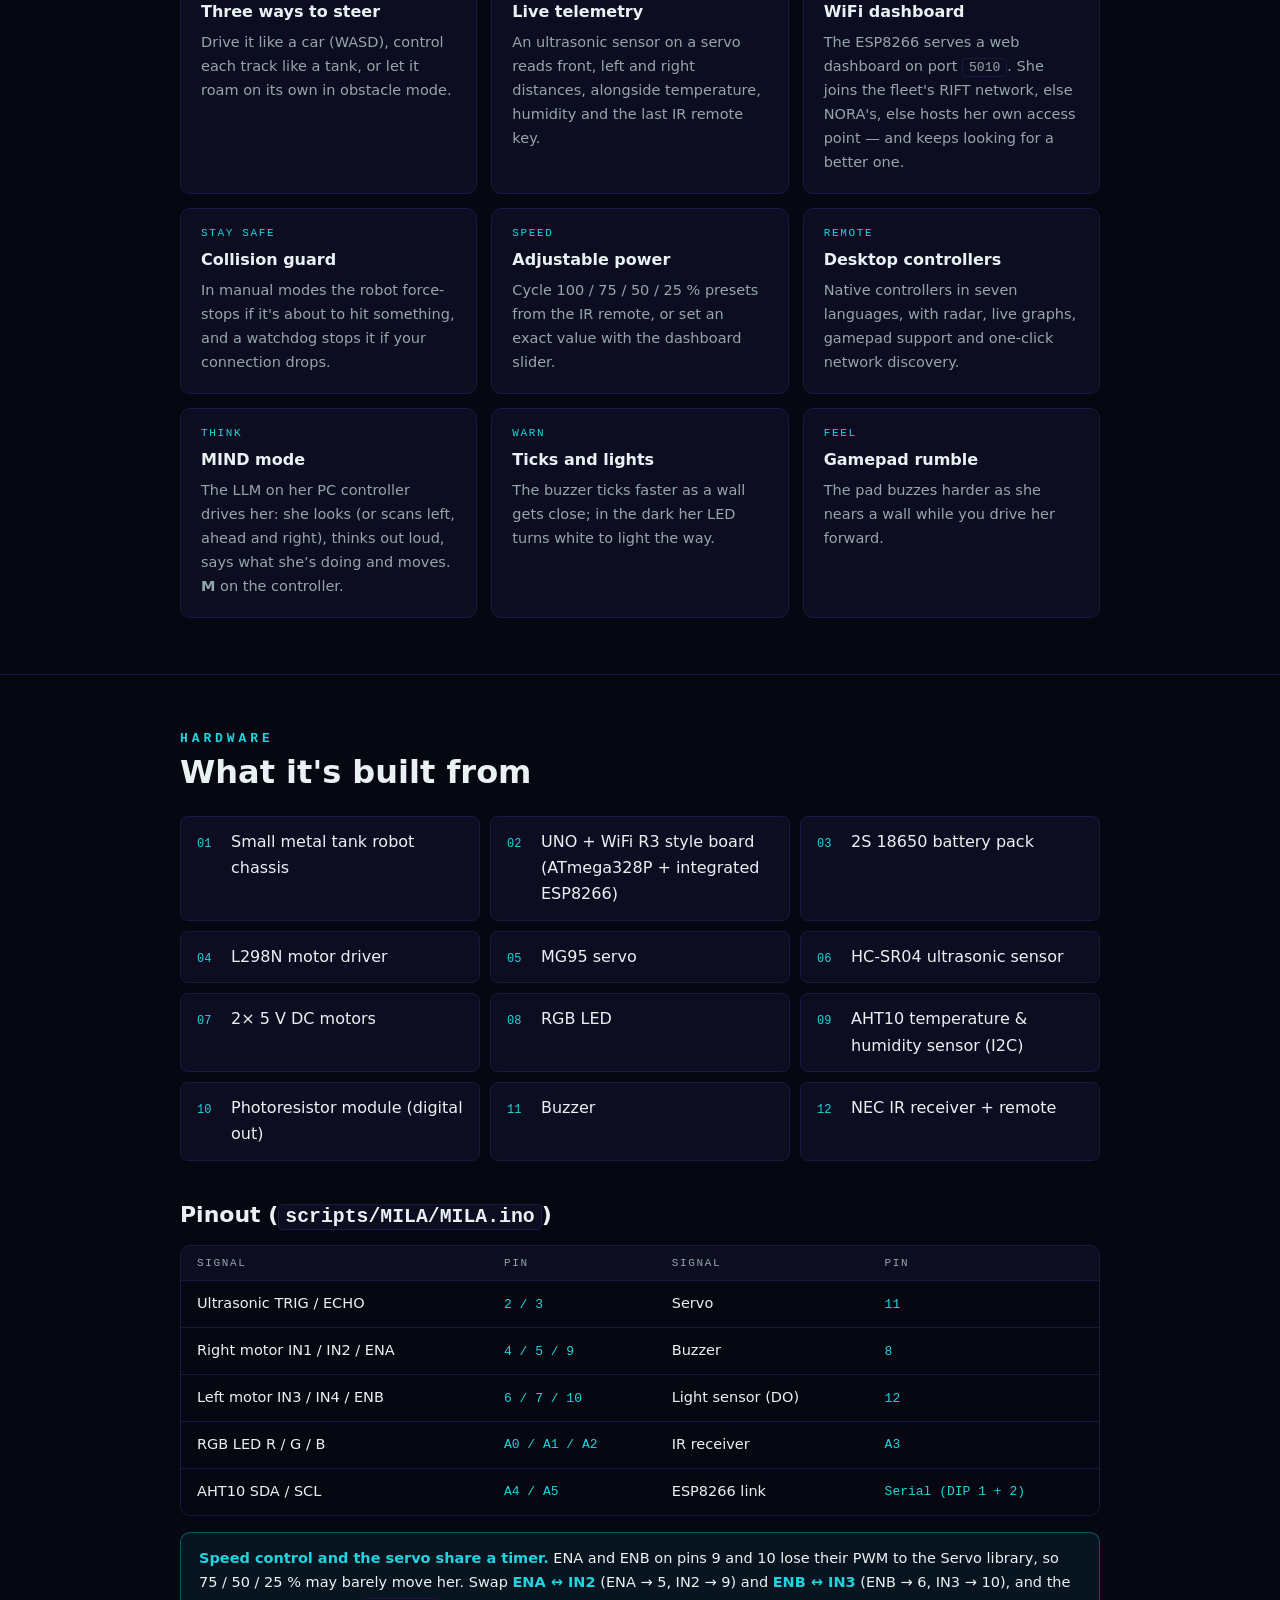
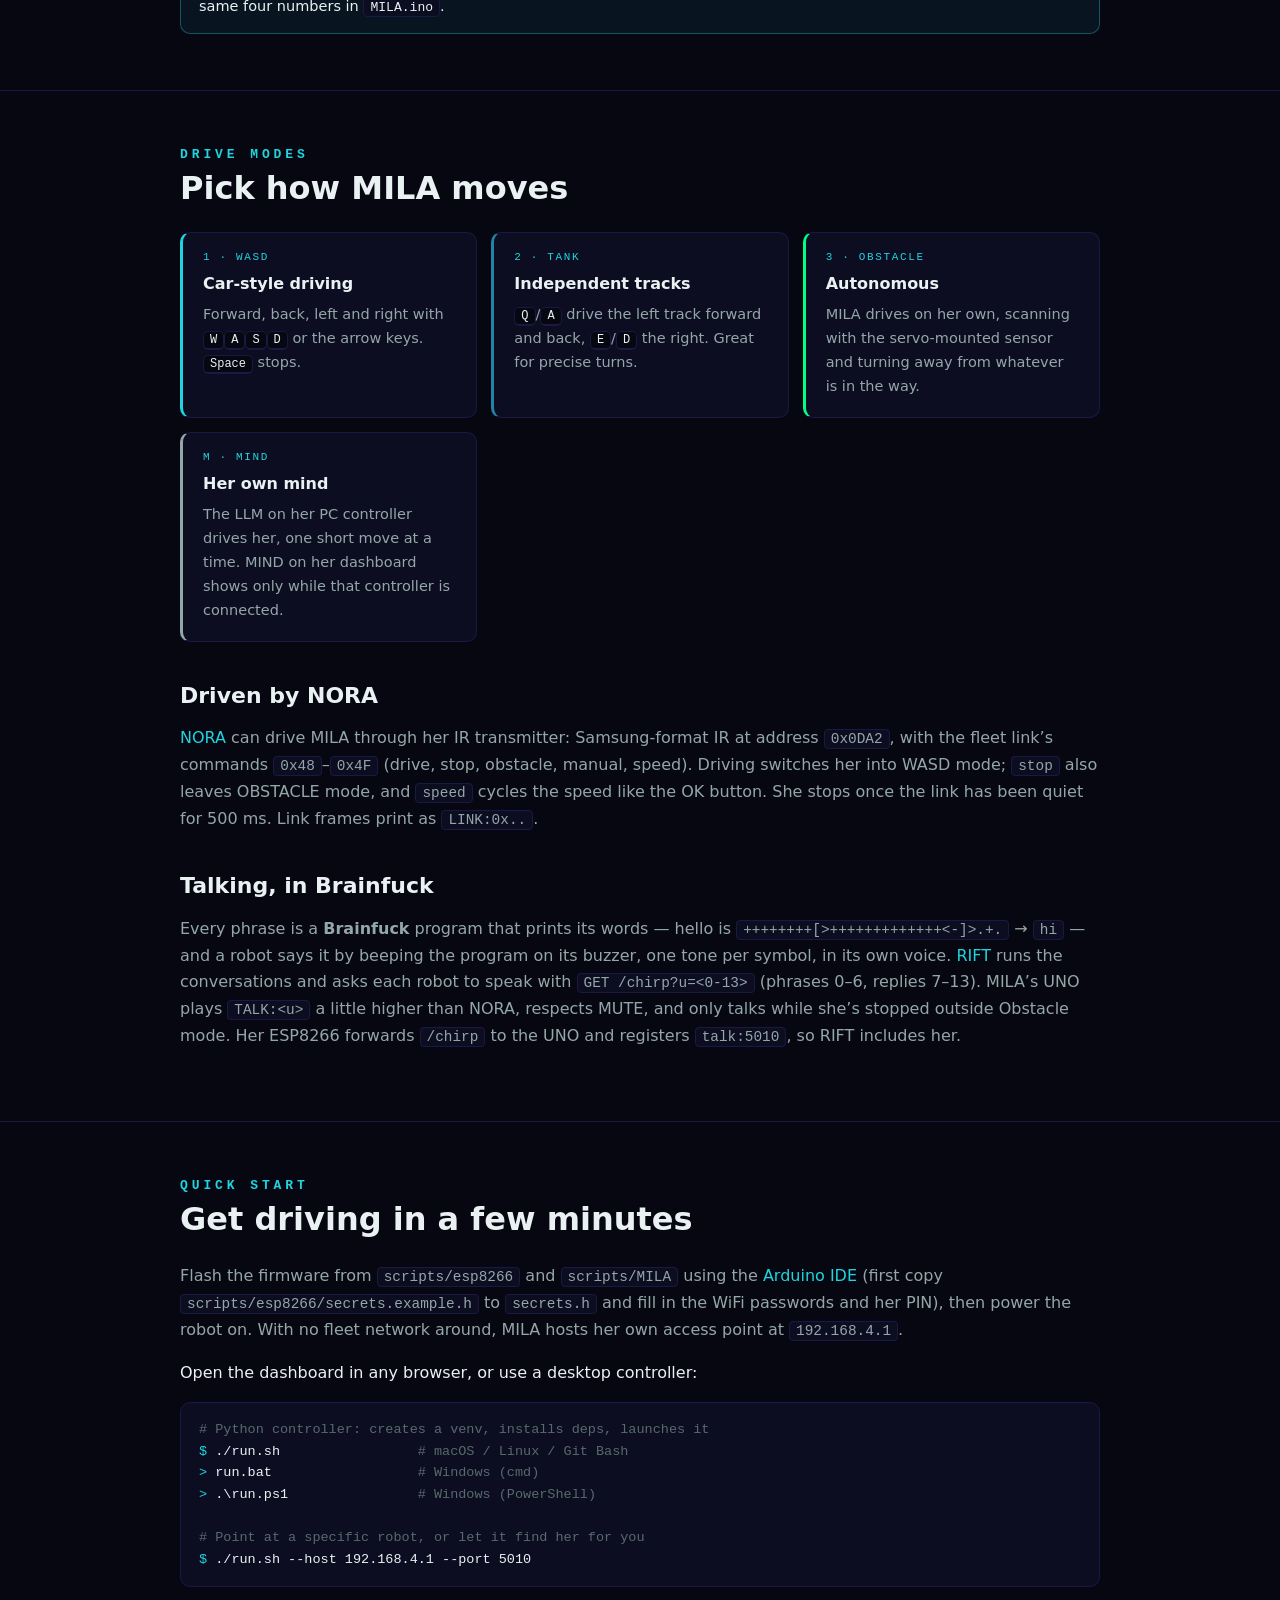
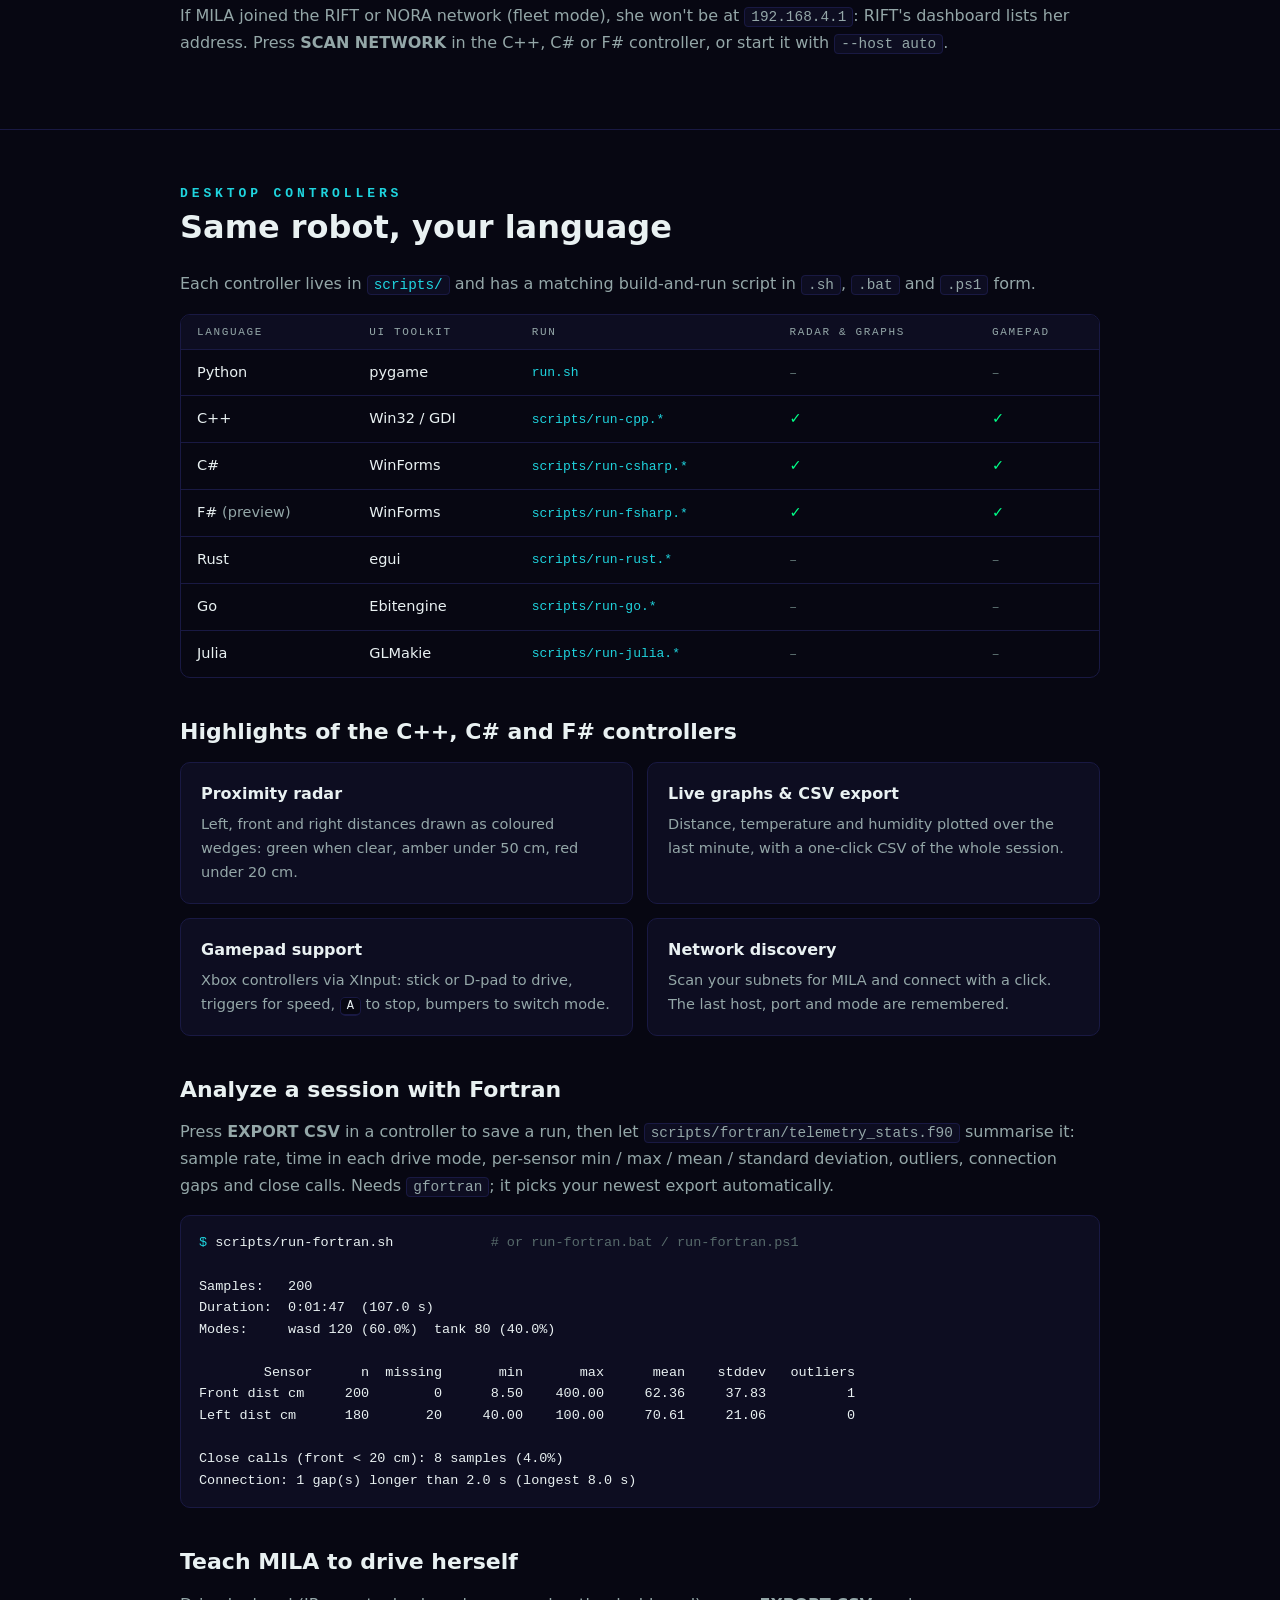
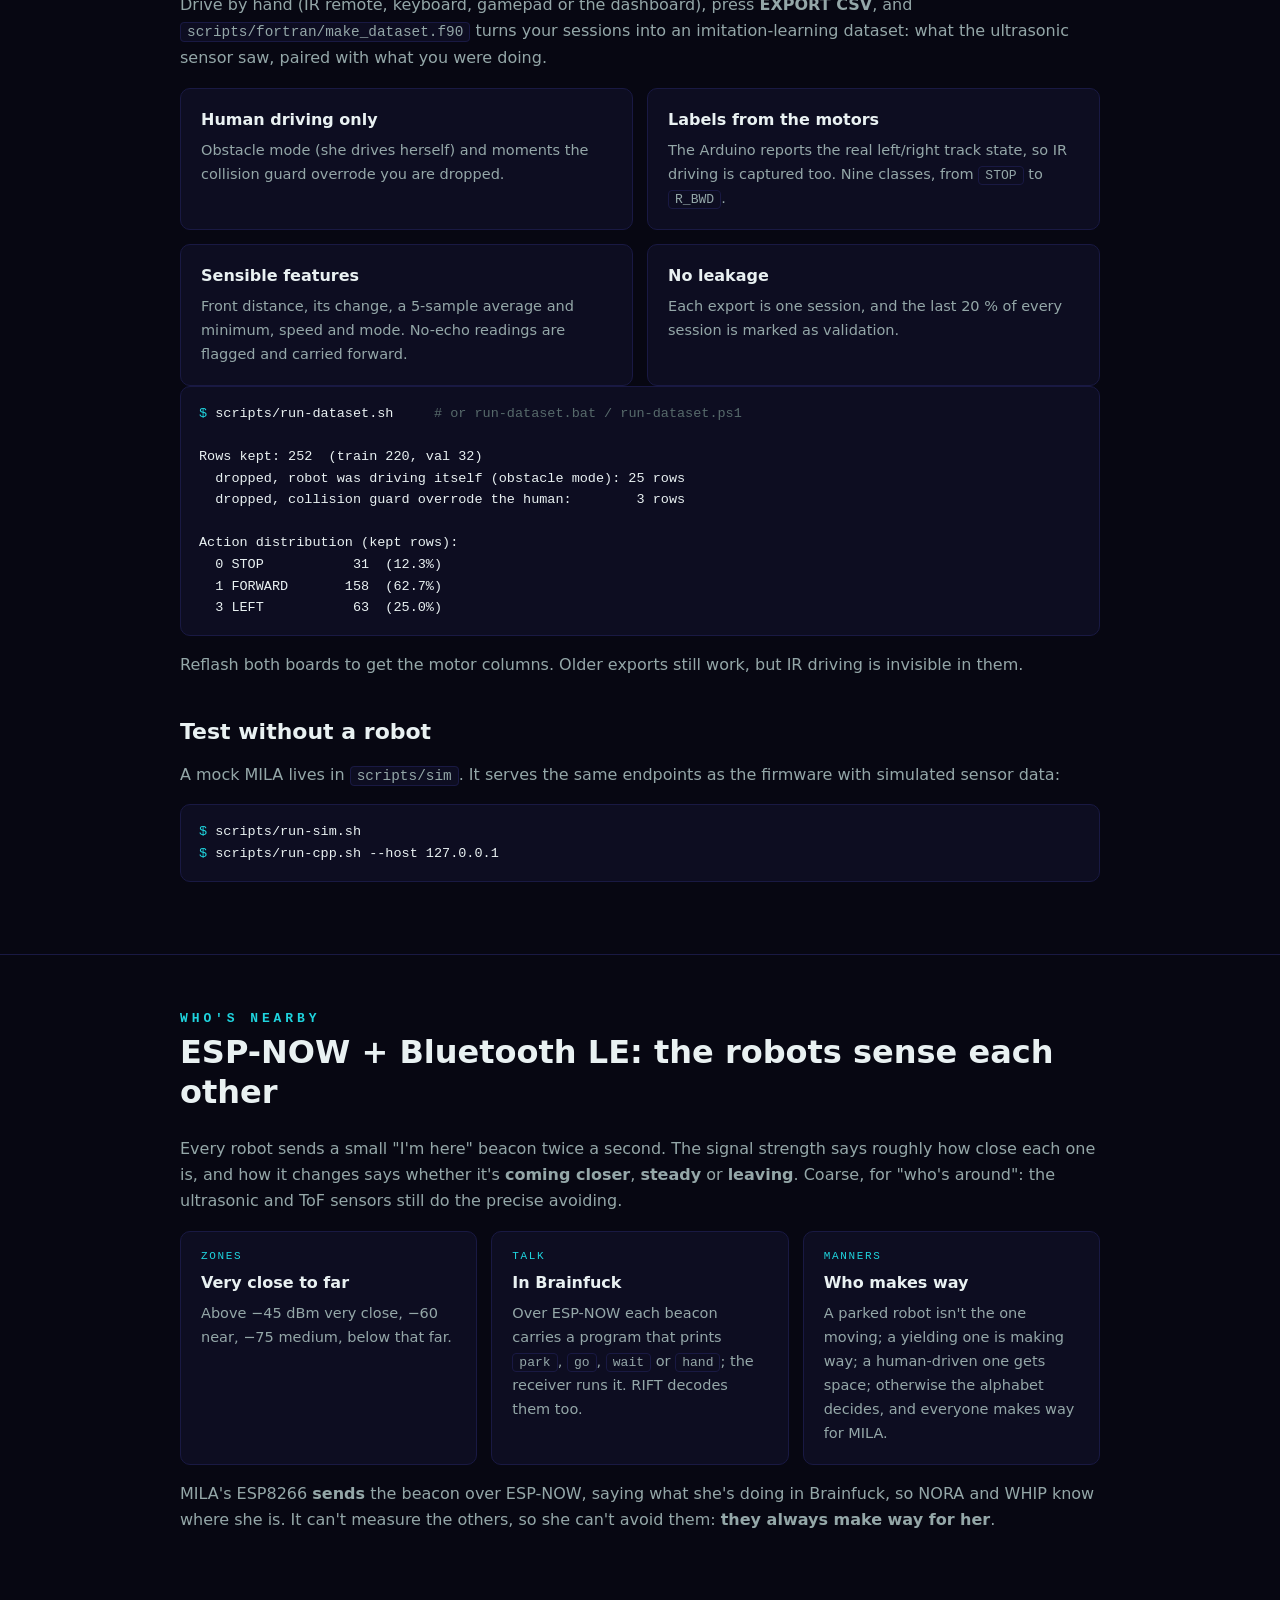
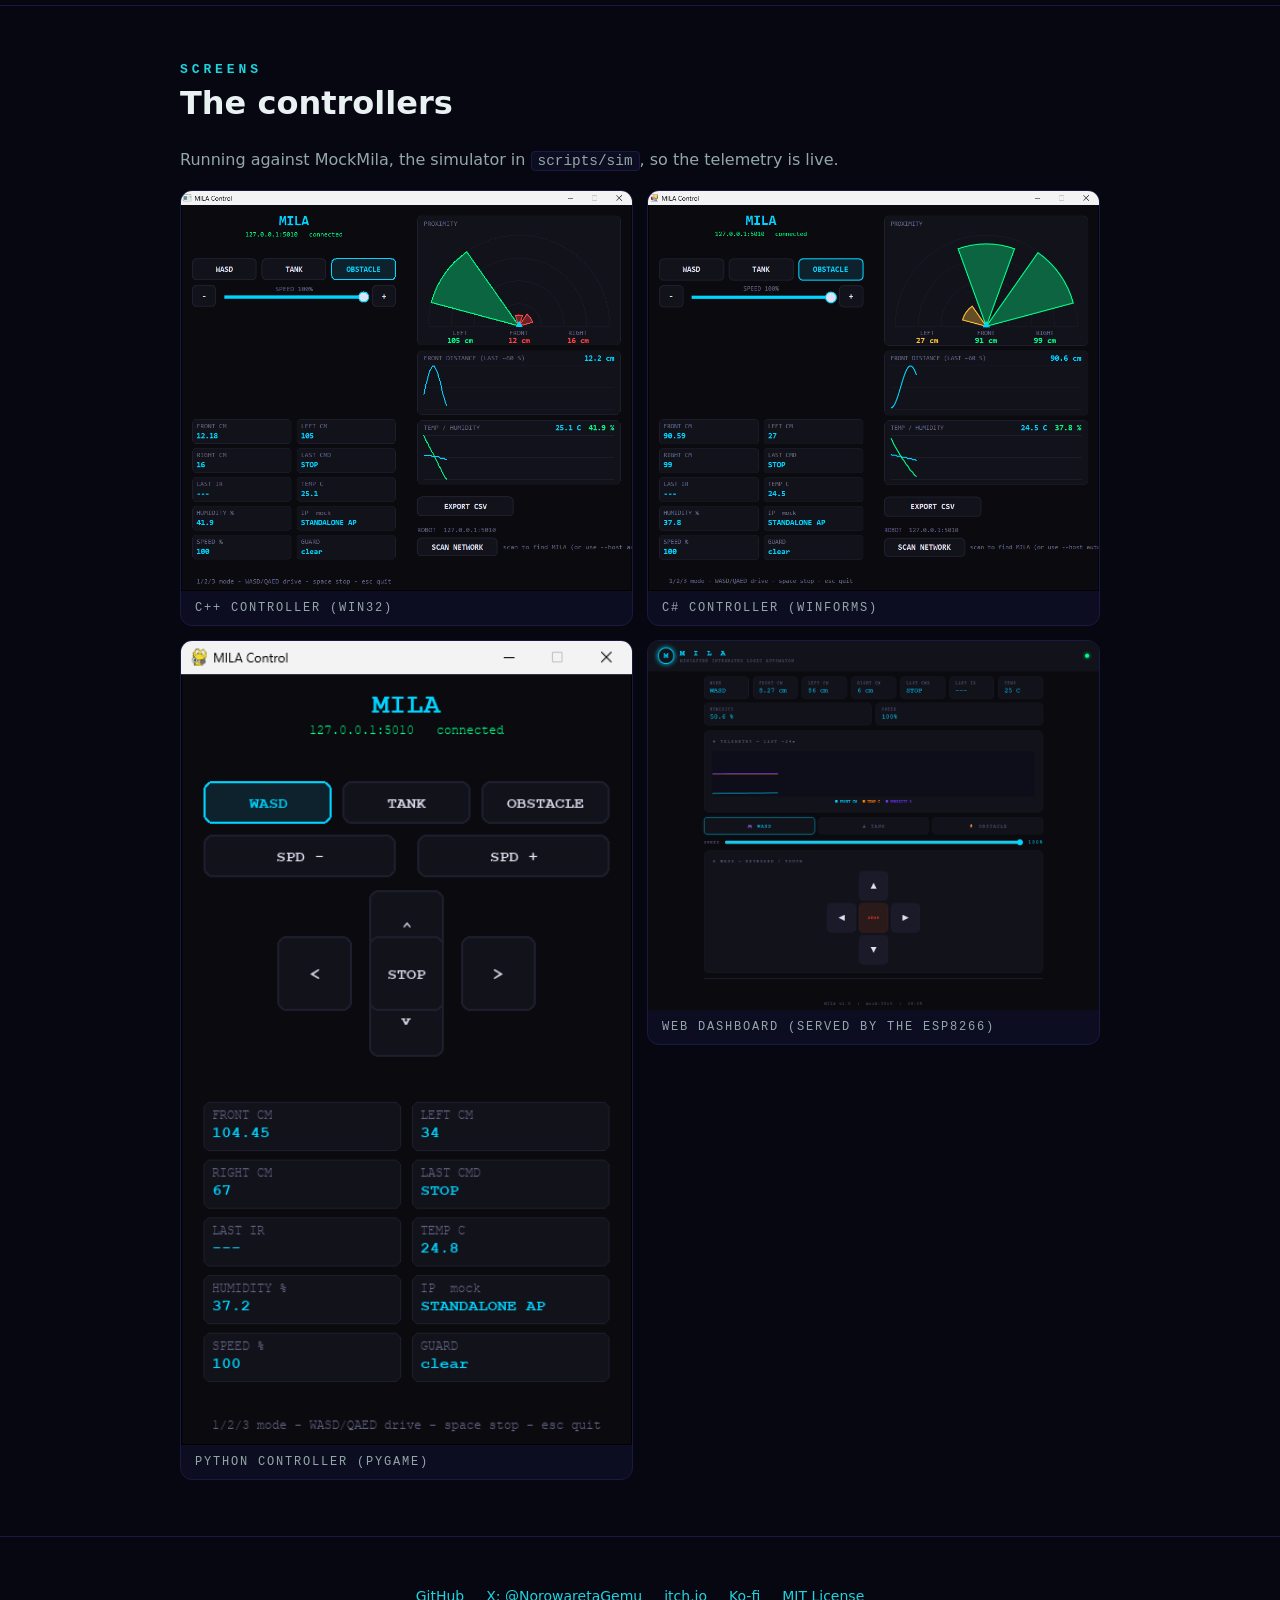
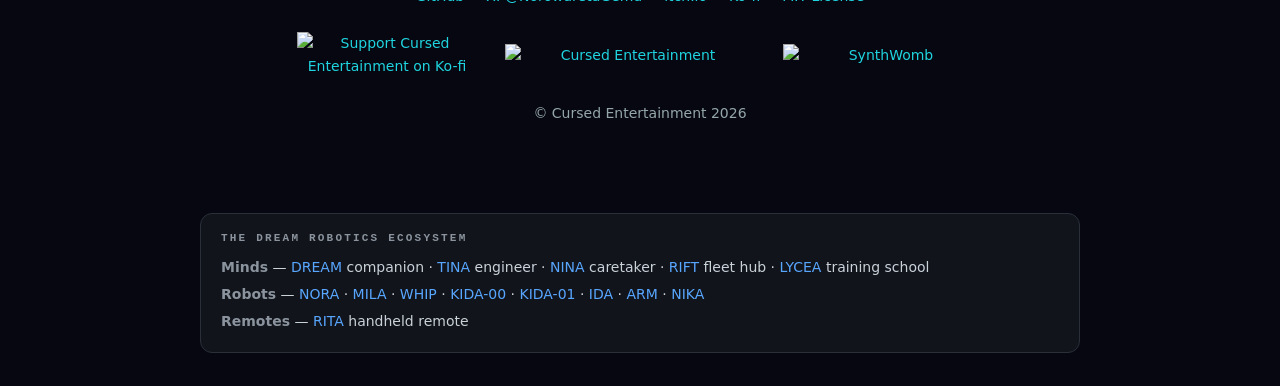
==== commit 77222ac8: "Ecosystem block: no Tools line (CRUSH, Image-Generator, GloriosaAI, SynthWomb, PyVitals aren't DREAM" ====
--- a/index.html
+++ b/index.html
@@ -364,7 +364,6 @@
   <div><strong>Minds</strong> — <a href="https://github.com/CursedPrograms/DREAM">DREAM</a> companion · <a href="https://github.com/CursedPrograms/TINA">TINA</a> engineer · <a href="https://github.com/CursedPrograms/NINA">NINA</a> caretaker · <a href="https://github.com/CursedPrograms/RIFT">RIFT</a> fleet hub · <a href="https://github.com/CursedPrograms/LYCEA">LYCEA</a> training school</div>
   <div><strong>Robots</strong> — <a href="https://github.com/CursedPrograms/NORA-Robot-v00">NORA</a> · <a href="https://github.com/CursedPrograms/MILA-Robot-v00">MILA</a> · <a href="https://github.com/CursedPrograms/WHIP-Robot-v00">WHIP</a> · <a href="https://github.com/CursedPrograms/KIDA-Robot-v00">KIDA-00</a> · <a href="https://github.com/CursedPrograms/KIDA-Robot-v01">KIDA-01</a> · <a href="https://github.com/CursedPrograms/IDA-Robot-v00">IDA</a> · <a href="https://github.com/CursedPrograms/ARM-Robot-v01">ARM</a> · <a href="https://github.com/CursedPrograms/NIKA-Robot-v00">NIKA</a></div>
   <div><strong>Remotes</strong> — <a href="https://github.com/CursedPrograms/RITA">RITA</a> handheld remote</div>
-  <div><strong>Tools</strong> — <a href="https://github.com/CursedPrograms/CRUSH">CRUSH</a> compression · <a href="https://github.com/CursedPrograms/Image-Generator">Image-Generator</a> · <a href="https://github.com/CursedPrograms/GloriosaAI">GloriosaAI</a> · <a href="https://github.com/CursedPrograms/SynthWomb">SynthWomb</a> · <a href="https://github.com/CursedPrograms/PyVitals">PyVitals</a></div>
 </section>
 <!-- DREAM-ECOSYSTEM:END -->
 </body>
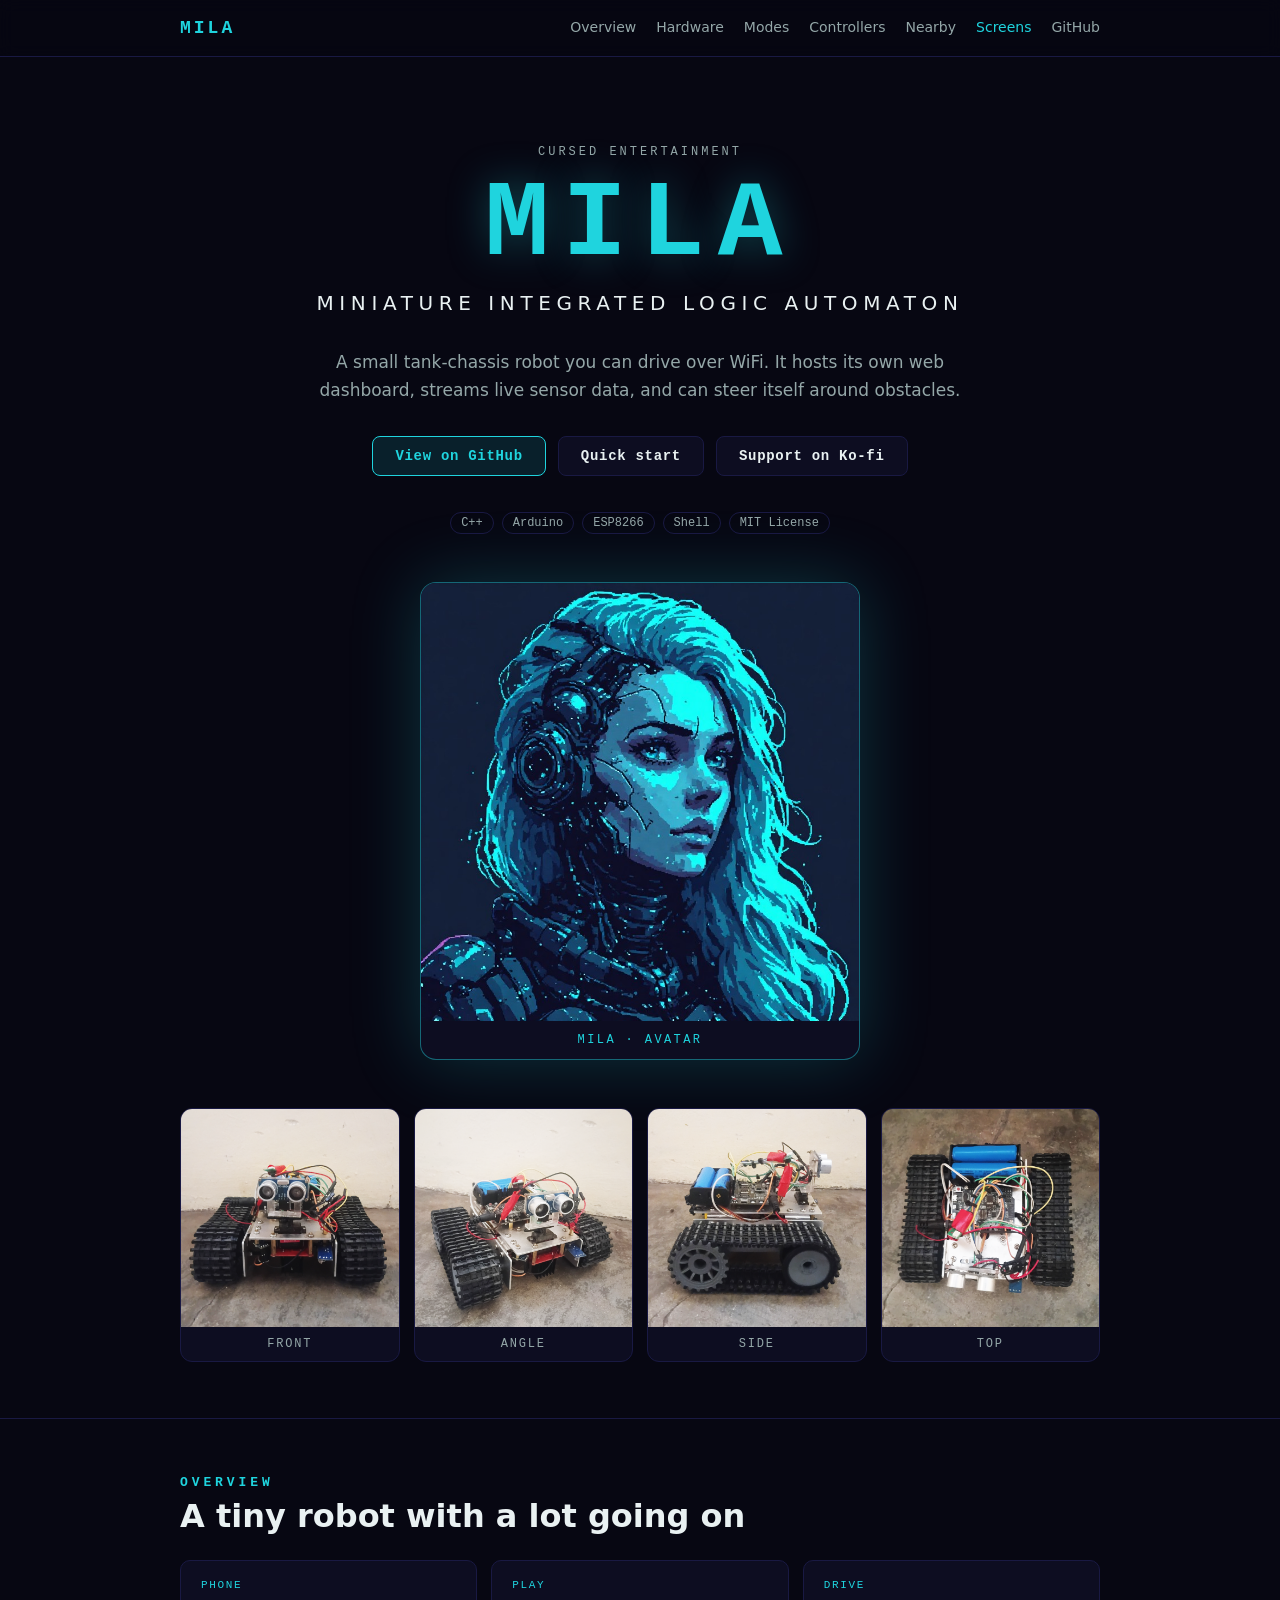
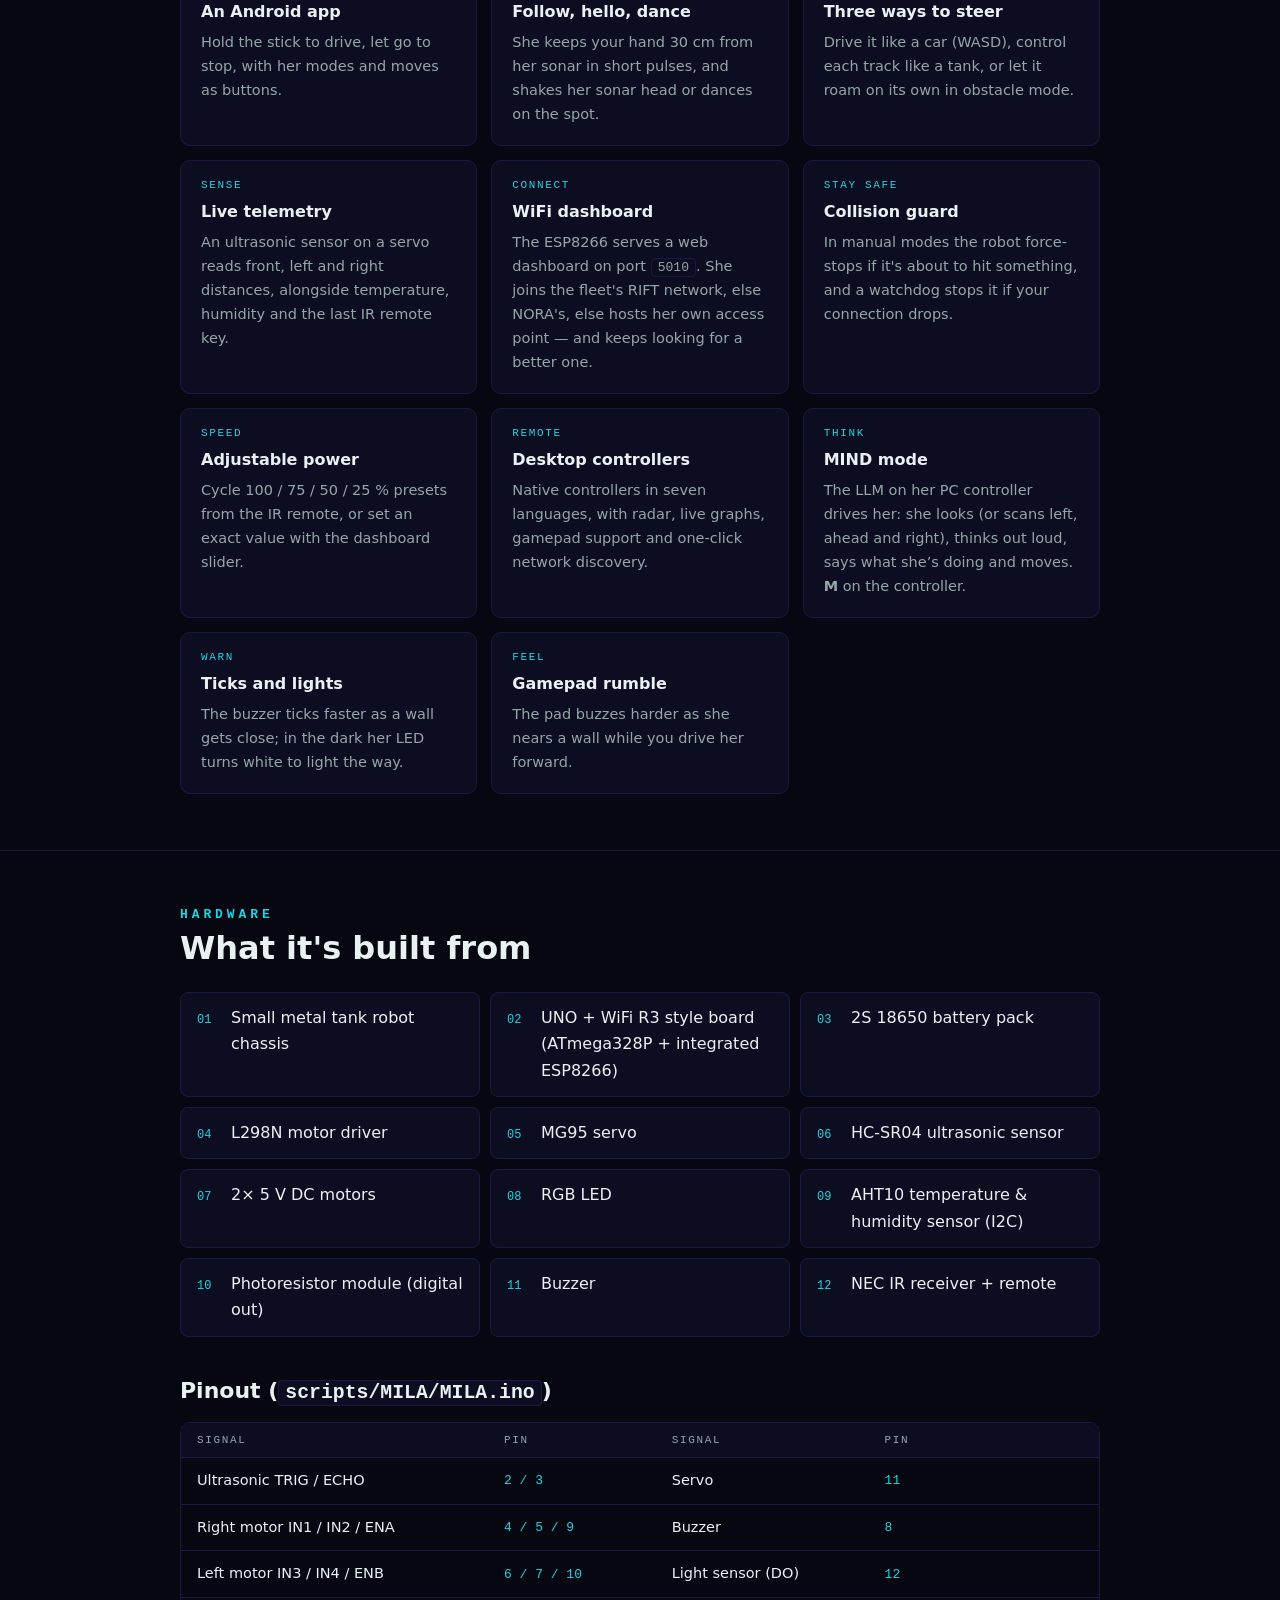
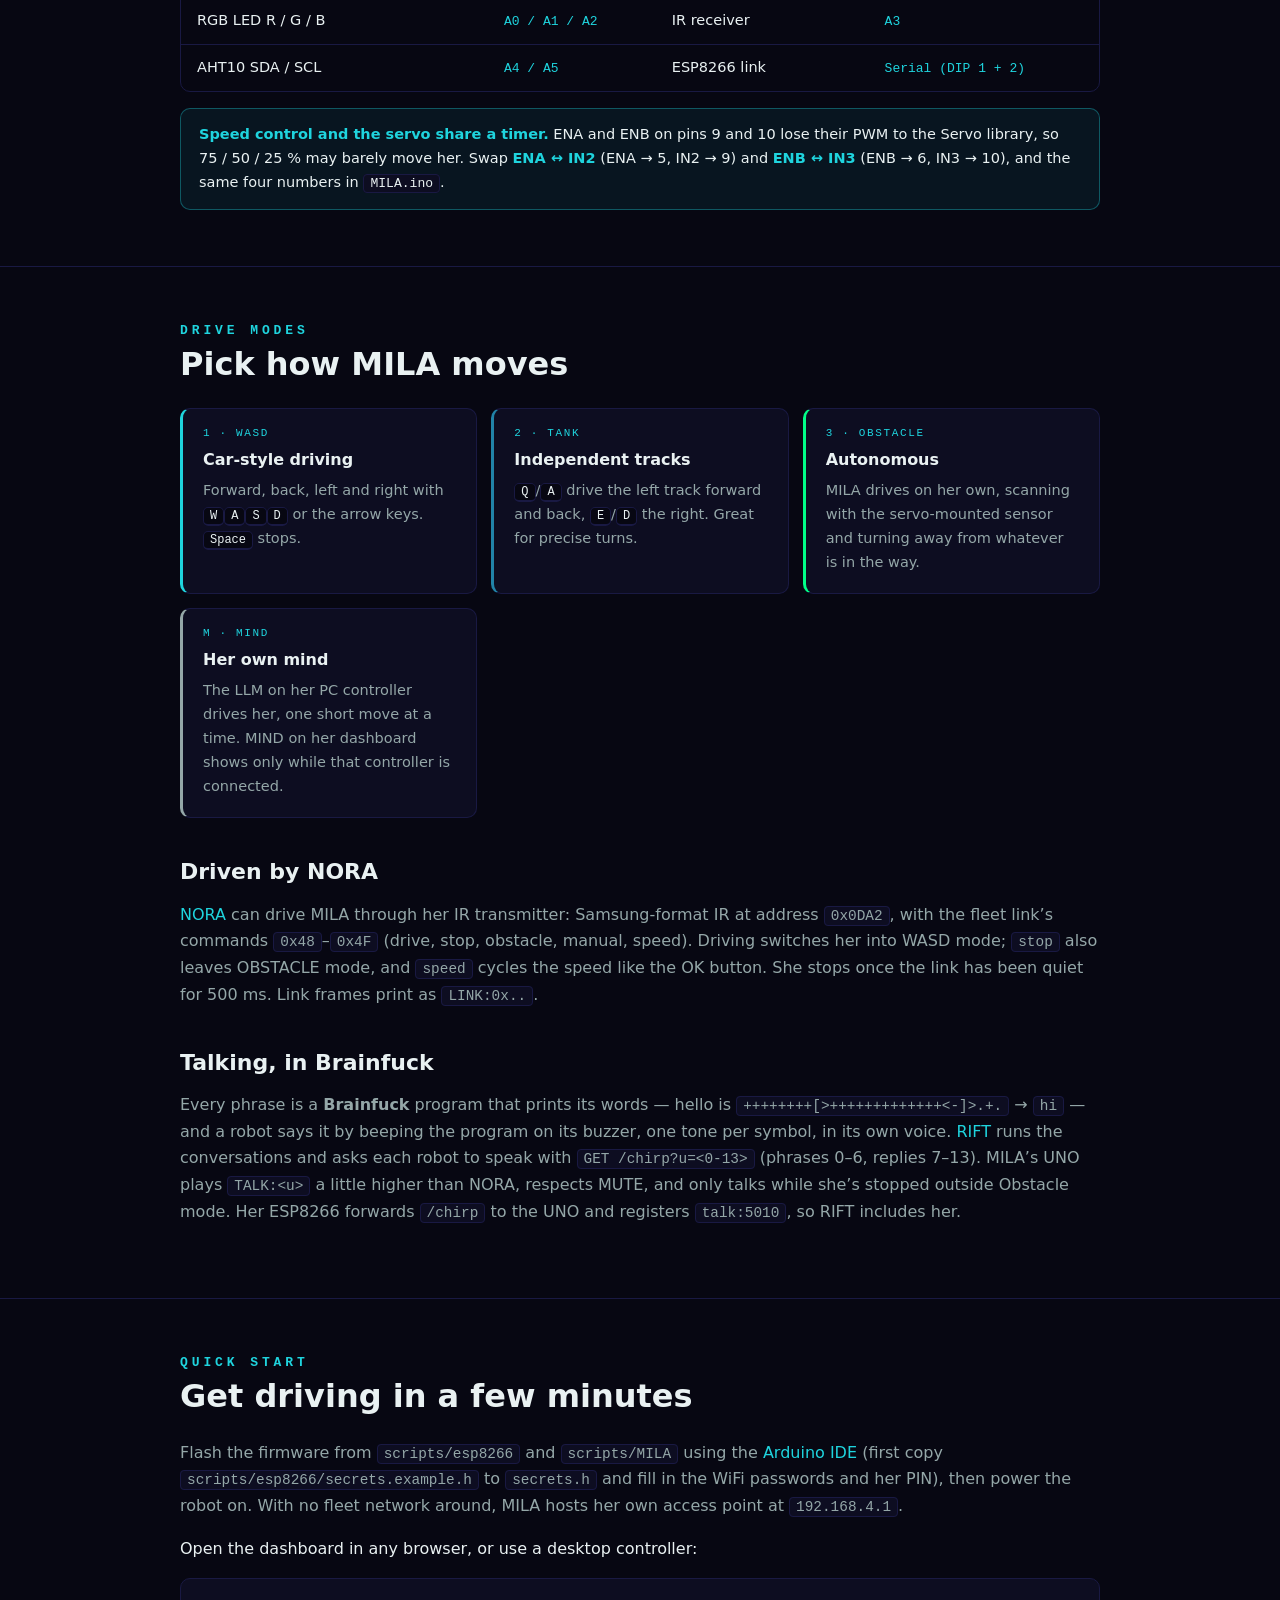
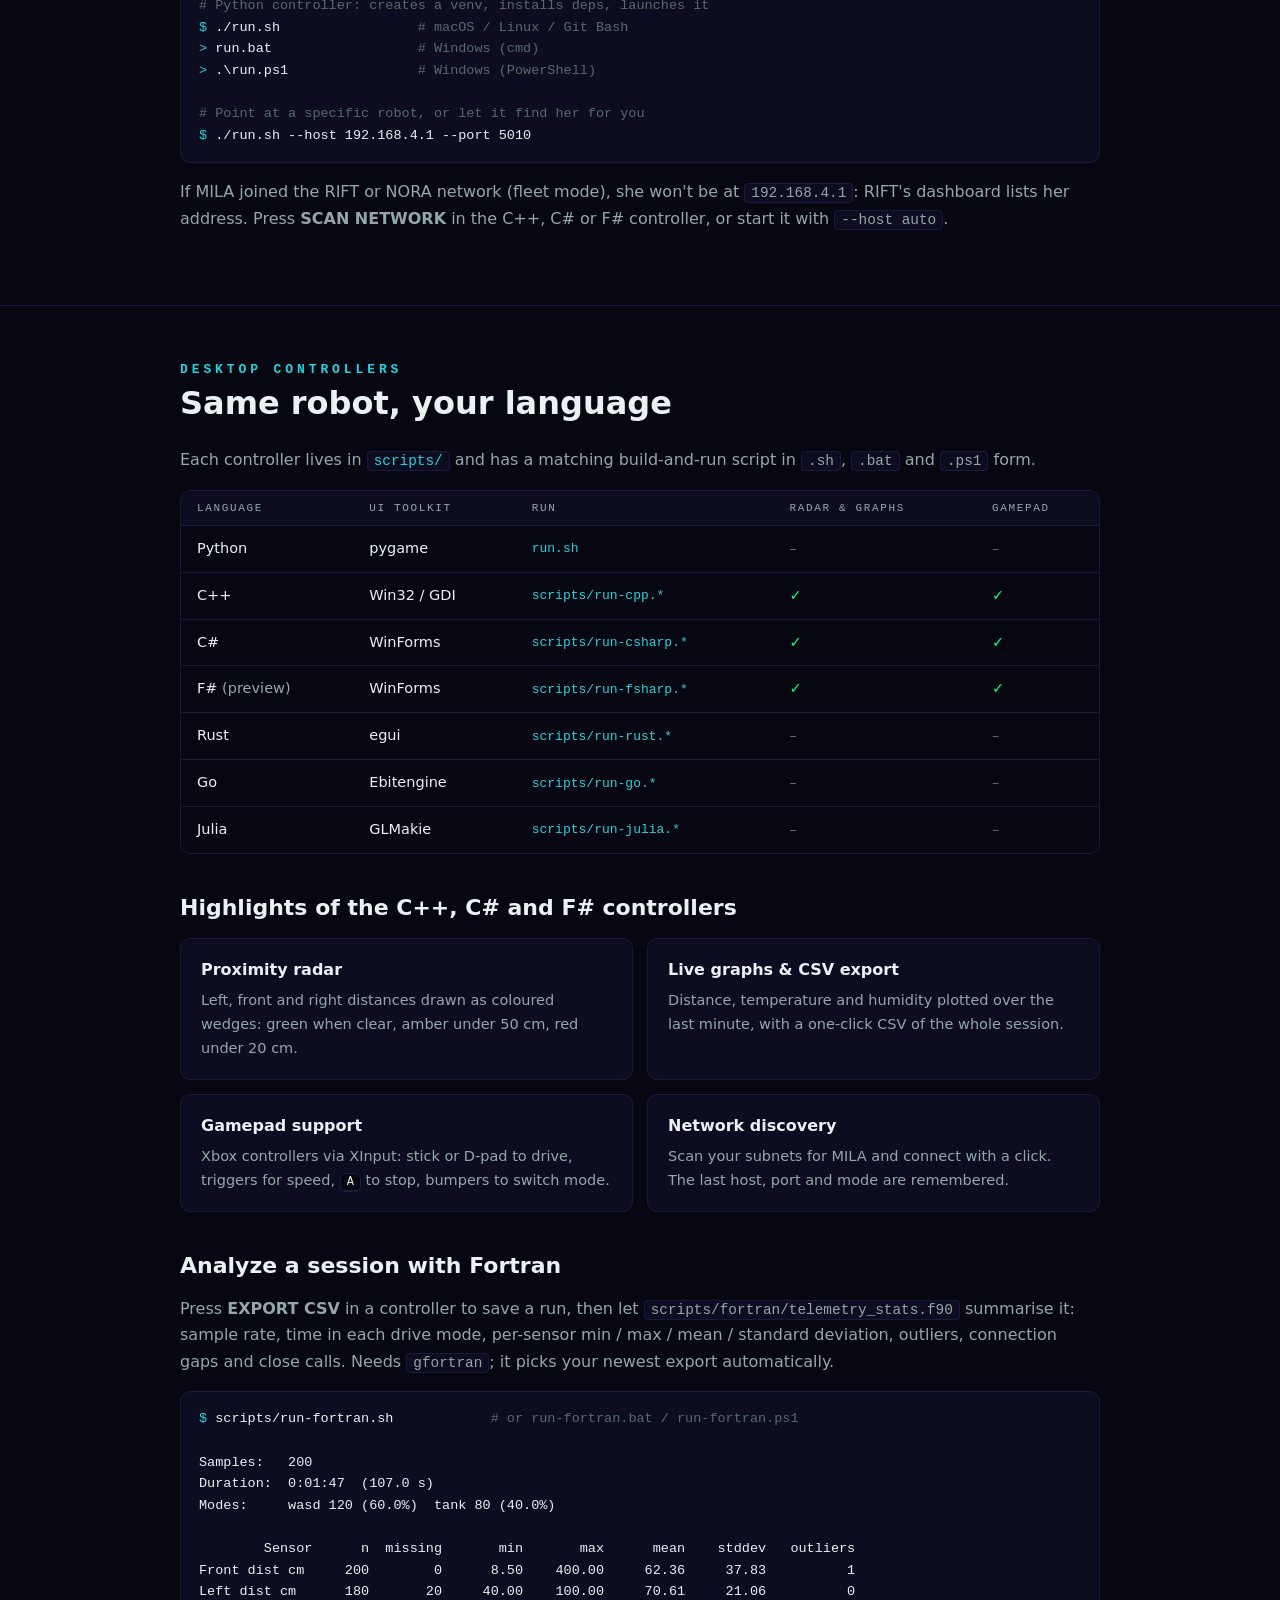
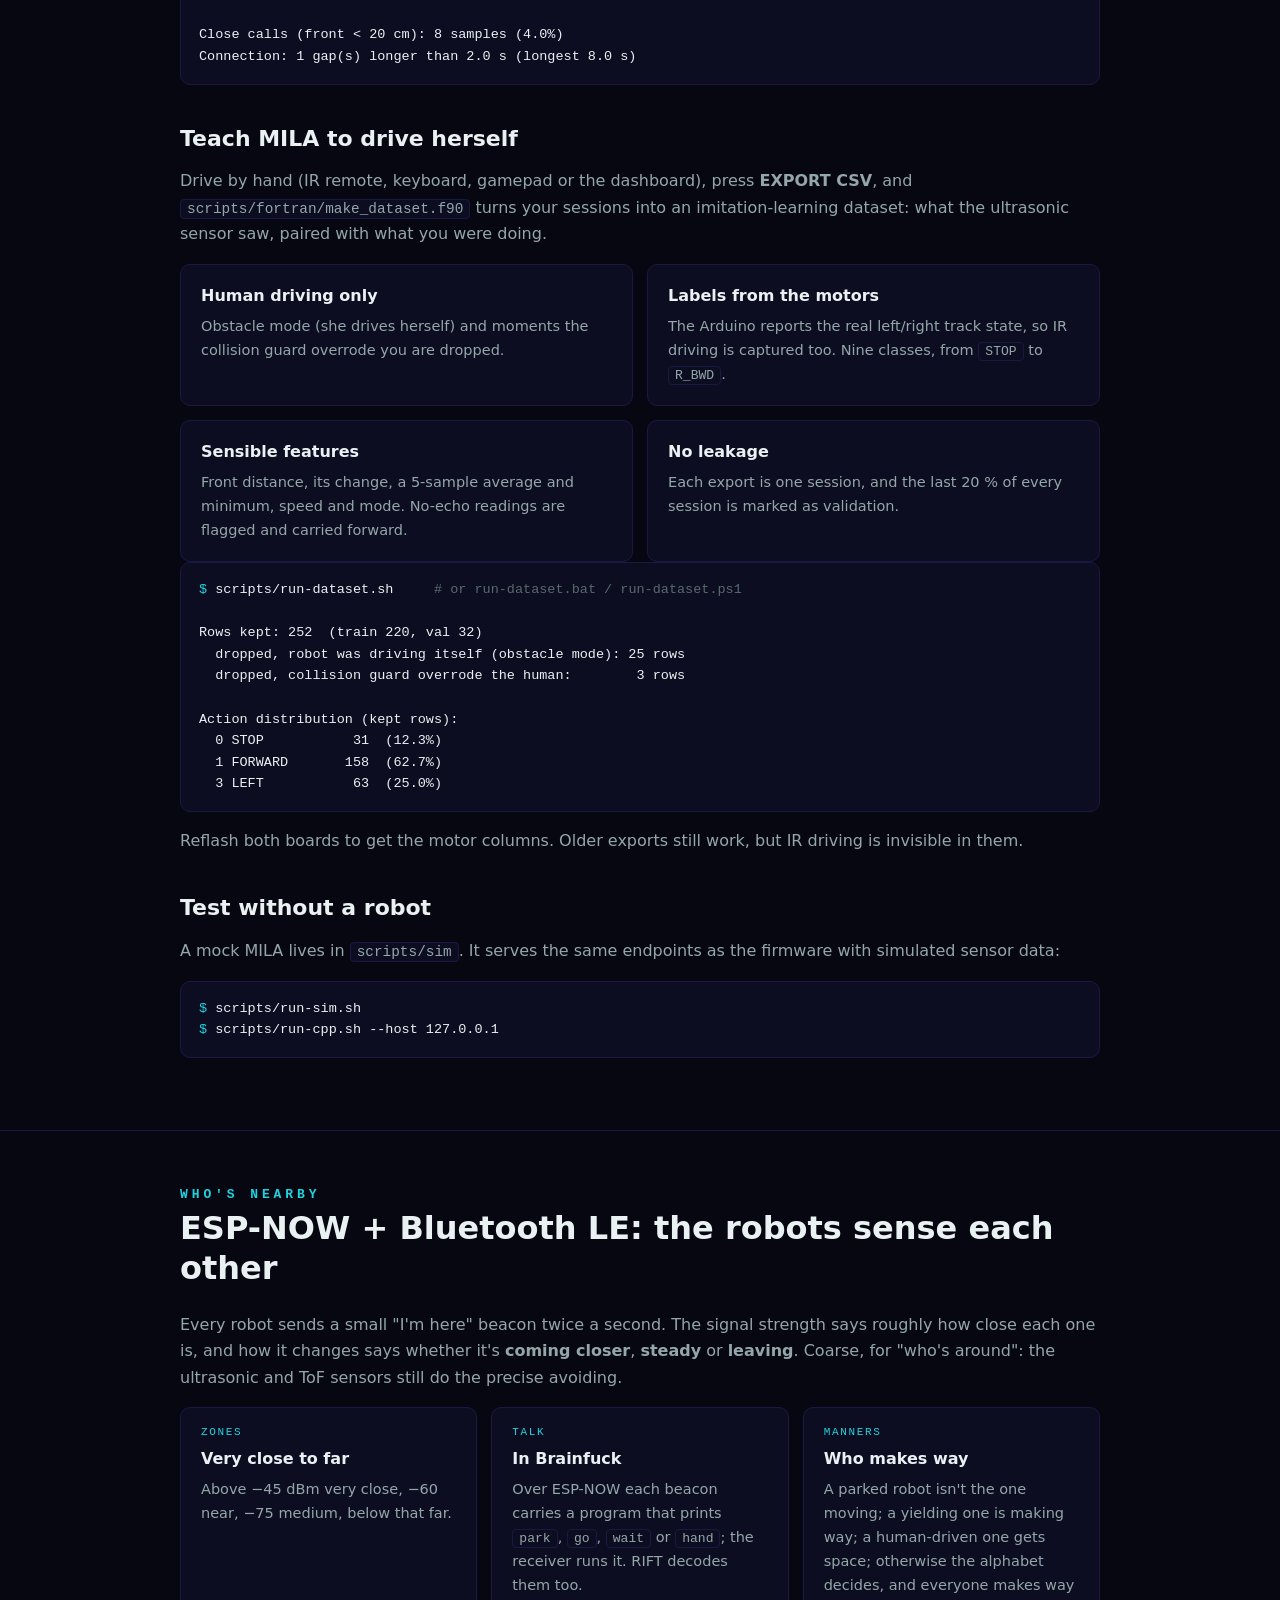
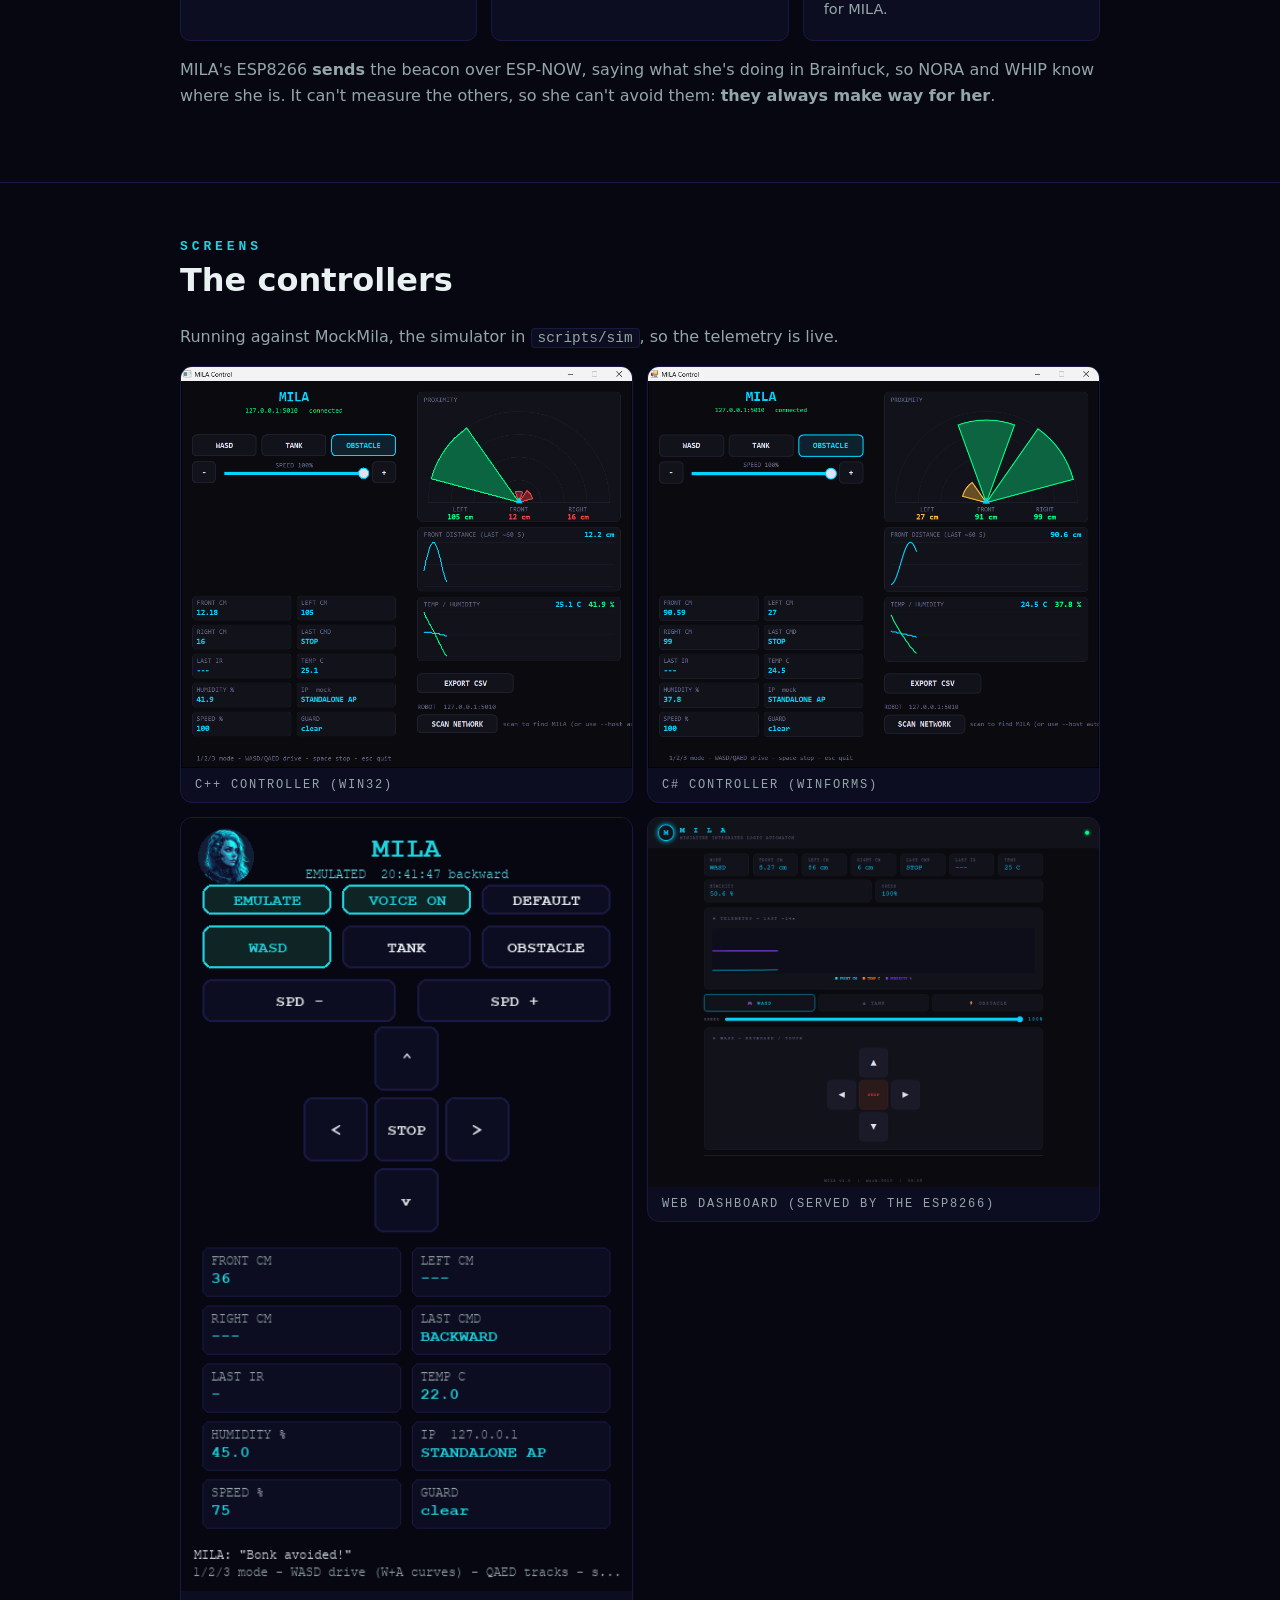
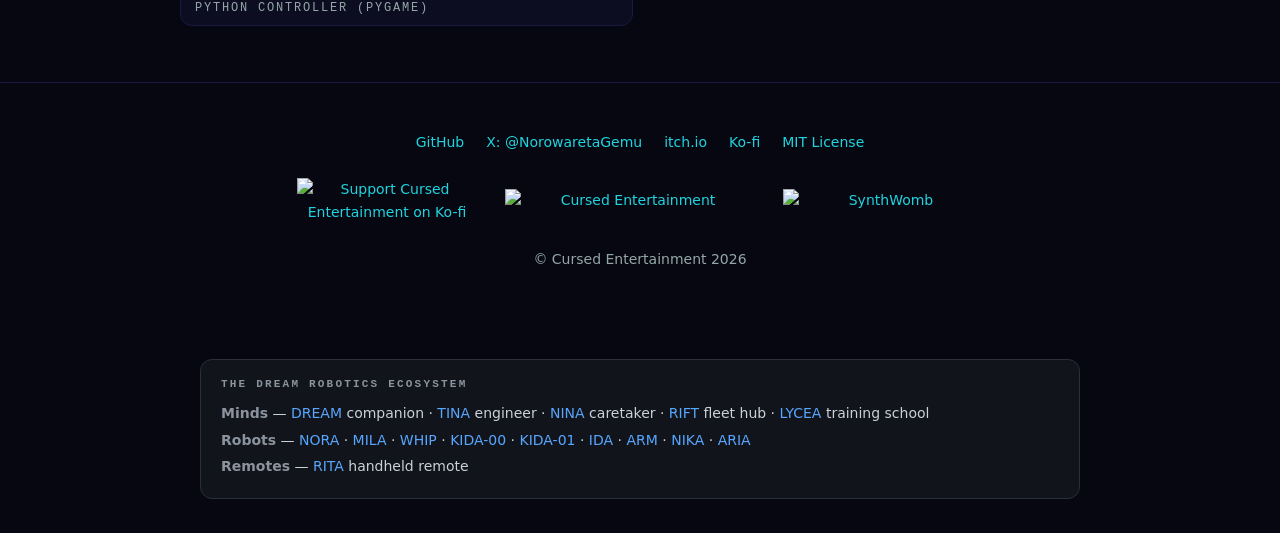
==== commit e2ac2af2: "MILA: an Android app, README and site up to date, ARIA in the ecosystem Co-Authored-By: Claude Opus " ====
--- a/index.html
+++ b/index.html
@@ -84,6 +84,16 @@
     <h2>Overview</h2>
     <h3 class="title">A tiny robot with a lot going on</h3>
     <div class="grid cols-3">
+      <div class="card">
+        <span class="k">Phone</span>
+        <h4>An Android app</h4>
+        <p>Hold the stick to drive, let go to stop, with her modes and moves as buttons.</p>
+      </div>
+      <div class="card">
+        <span class="k">Play</span>
+        <h4>Follow, hello, dance</h4>
+        <p>She keeps your hand 30 cm from her sonar in short pulses, and shakes her sonar head or dances on the spot.</p>
+      </div>
       <div class="card">
         <span class="k">Drive</span>
         <h4>Three ways to steer</h4>
@@ -362,7 +372,7 @@
 <section class="eco">
   <div class="eco-title">The DREAM Robotics ecosystem</div>
   <div><strong>Minds</strong> — <a href="https://github.com/CursedPrograms/DREAM">DREAM</a> companion · <a href="https://github.com/CursedPrograms/TINA">TINA</a> engineer · <a href="https://github.com/CursedPrograms/NINA">NINA</a> caretaker · <a href="https://github.com/CursedPrograms/RIFT">RIFT</a> fleet hub · <a href="https://github.com/CursedPrograms/LYCEA">LYCEA</a> training school</div>
-  <div><strong>Robots</strong> — <a href="https://github.com/CursedPrograms/NORA-Robot-v00">NORA</a> · <a href="https://github.com/CursedPrograms/MILA-Robot-v00">MILA</a> · <a href="https://github.com/CursedPrograms/WHIP-Robot-v00">WHIP</a> · <a href="https://github.com/CursedPrograms/KIDA-Robot-v00">KIDA-00</a> · <a href="https://github.com/CursedPrograms/KIDA-Robot-v01">KIDA-01</a> · <a href="https://github.com/CursedPrograms/IDA-Robot-v00">IDA</a> · <a href="https://github.com/CursedPrograms/ARM-Robot-v01">ARM</a> · <a href="https://github.com/CursedPrograms/NIKA-Robot-v00">NIKA</a></div>
+  <div><strong>Robots</strong> — <a href="https://github.com/CursedPrograms/NORA-Robot-v00">NORA</a> · <a href="https://github.com/CursedPrograms/MILA-Robot-v00">MILA</a> · <a href="https://github.com/CursedPrograms/WHIP-Robot-v00">WHIP</a> · <a href="https://github.com/CursedPrograms/KIDA-Robot-v00">KIDA-00</a> · <a href="https://github.com/CursedPrograms/KIDA-Robot-v01">KIDA-01</a> · <a href="https://github.com/CursedPrograms/IDA-Robot-v00">IDA</a> · <a href="https://github.com/CursedPrograms/ARM-Robot-v01">ARM</a> · <a href="https://github.com/CursedPrograms/NIKA-Robot-v00">NIKA</a> · <a href="https://github.com/CursedPrograms/ARIA-Robot-v00">ARIA</a></div>
   <div><strong>Remotes</strong> — <a href="https://github.com/CursedPrograms/RITA">RITA</a> handheld remote</div>
 </section>
 <!-- DREAM-ECOSYSTEM:END -->
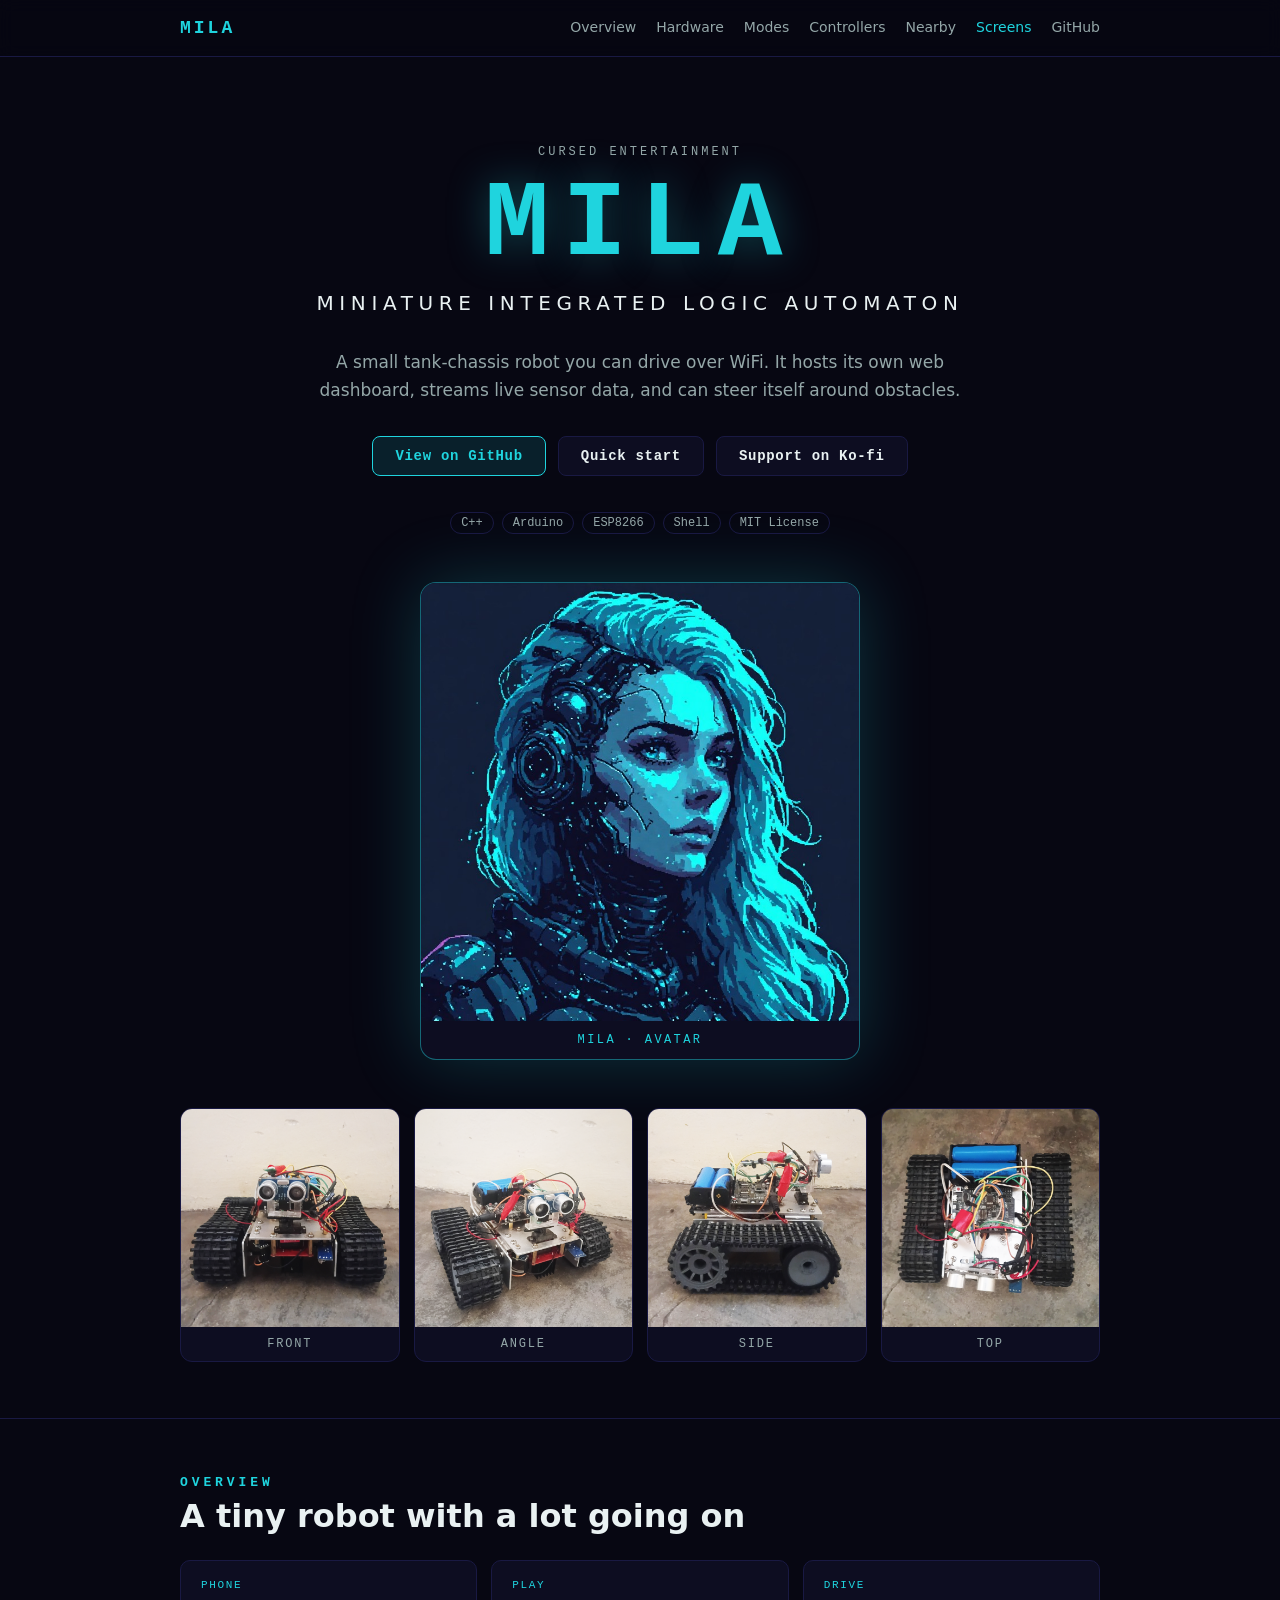
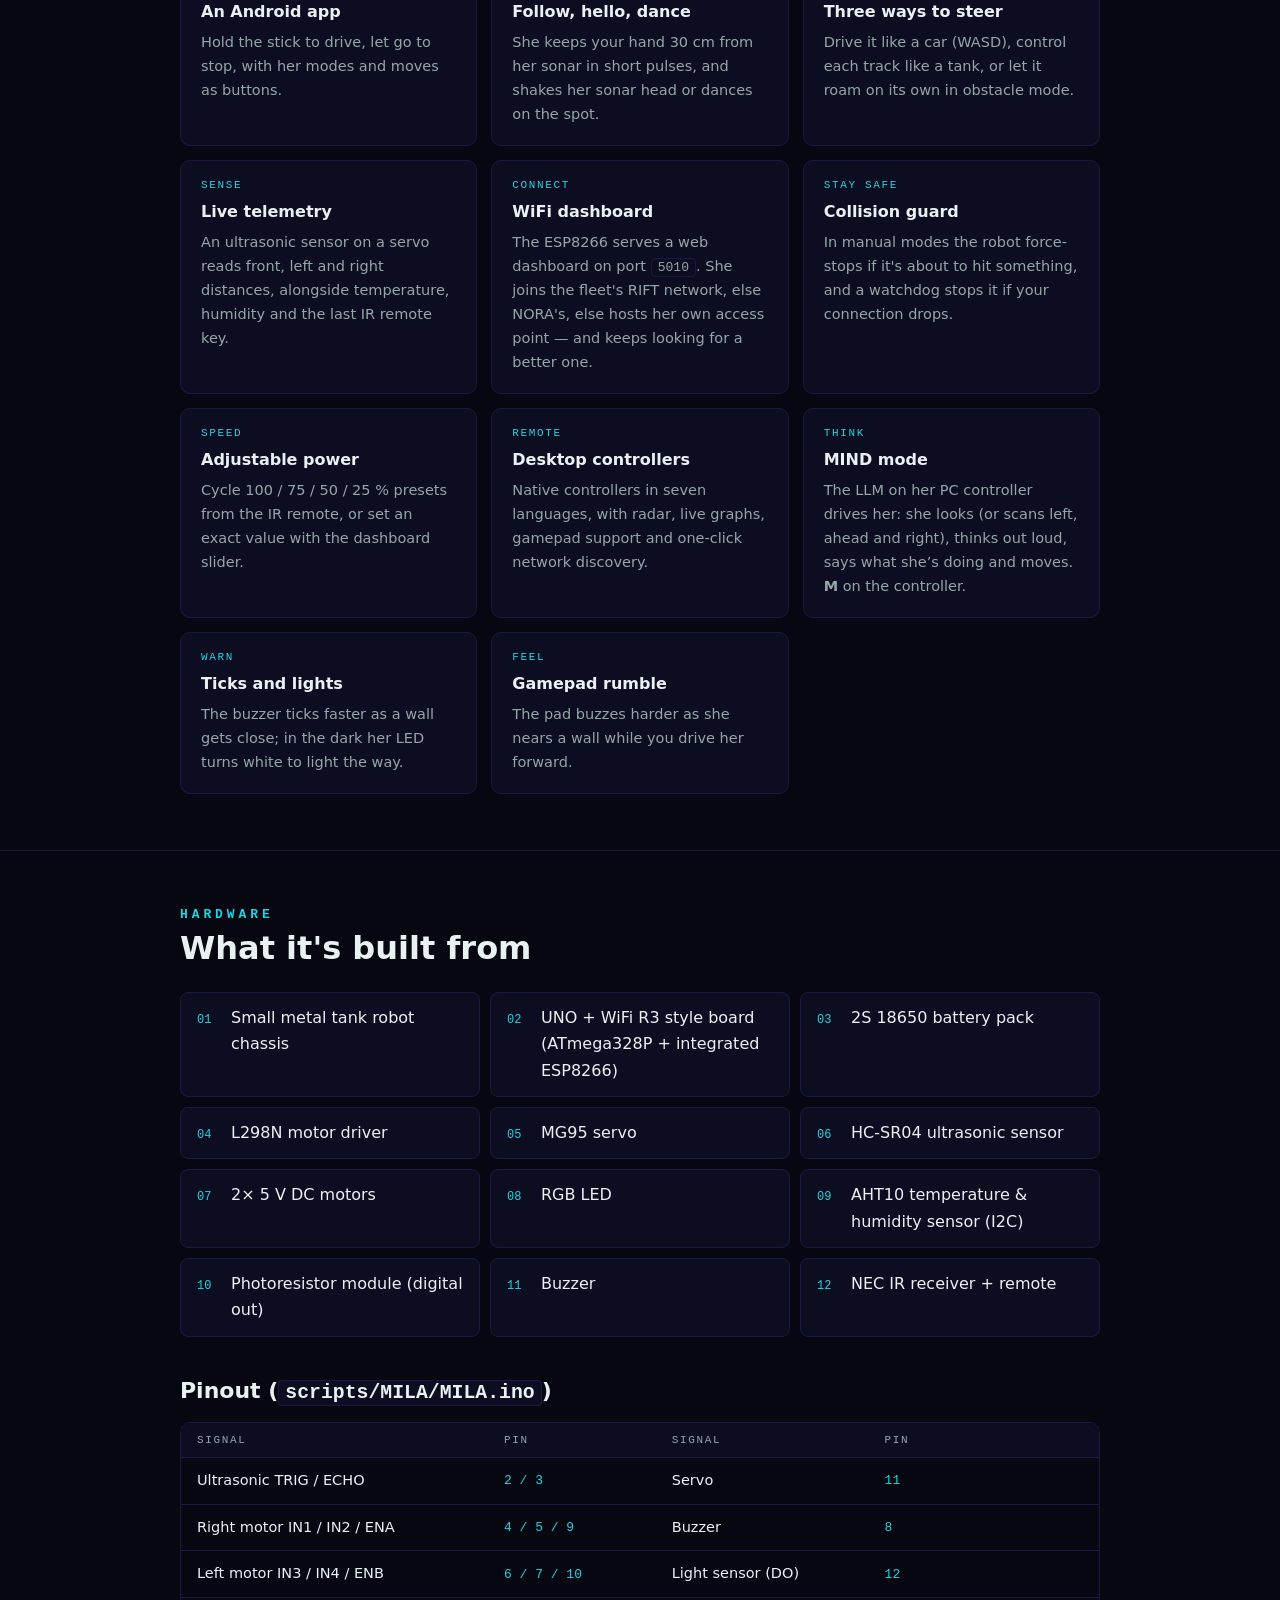
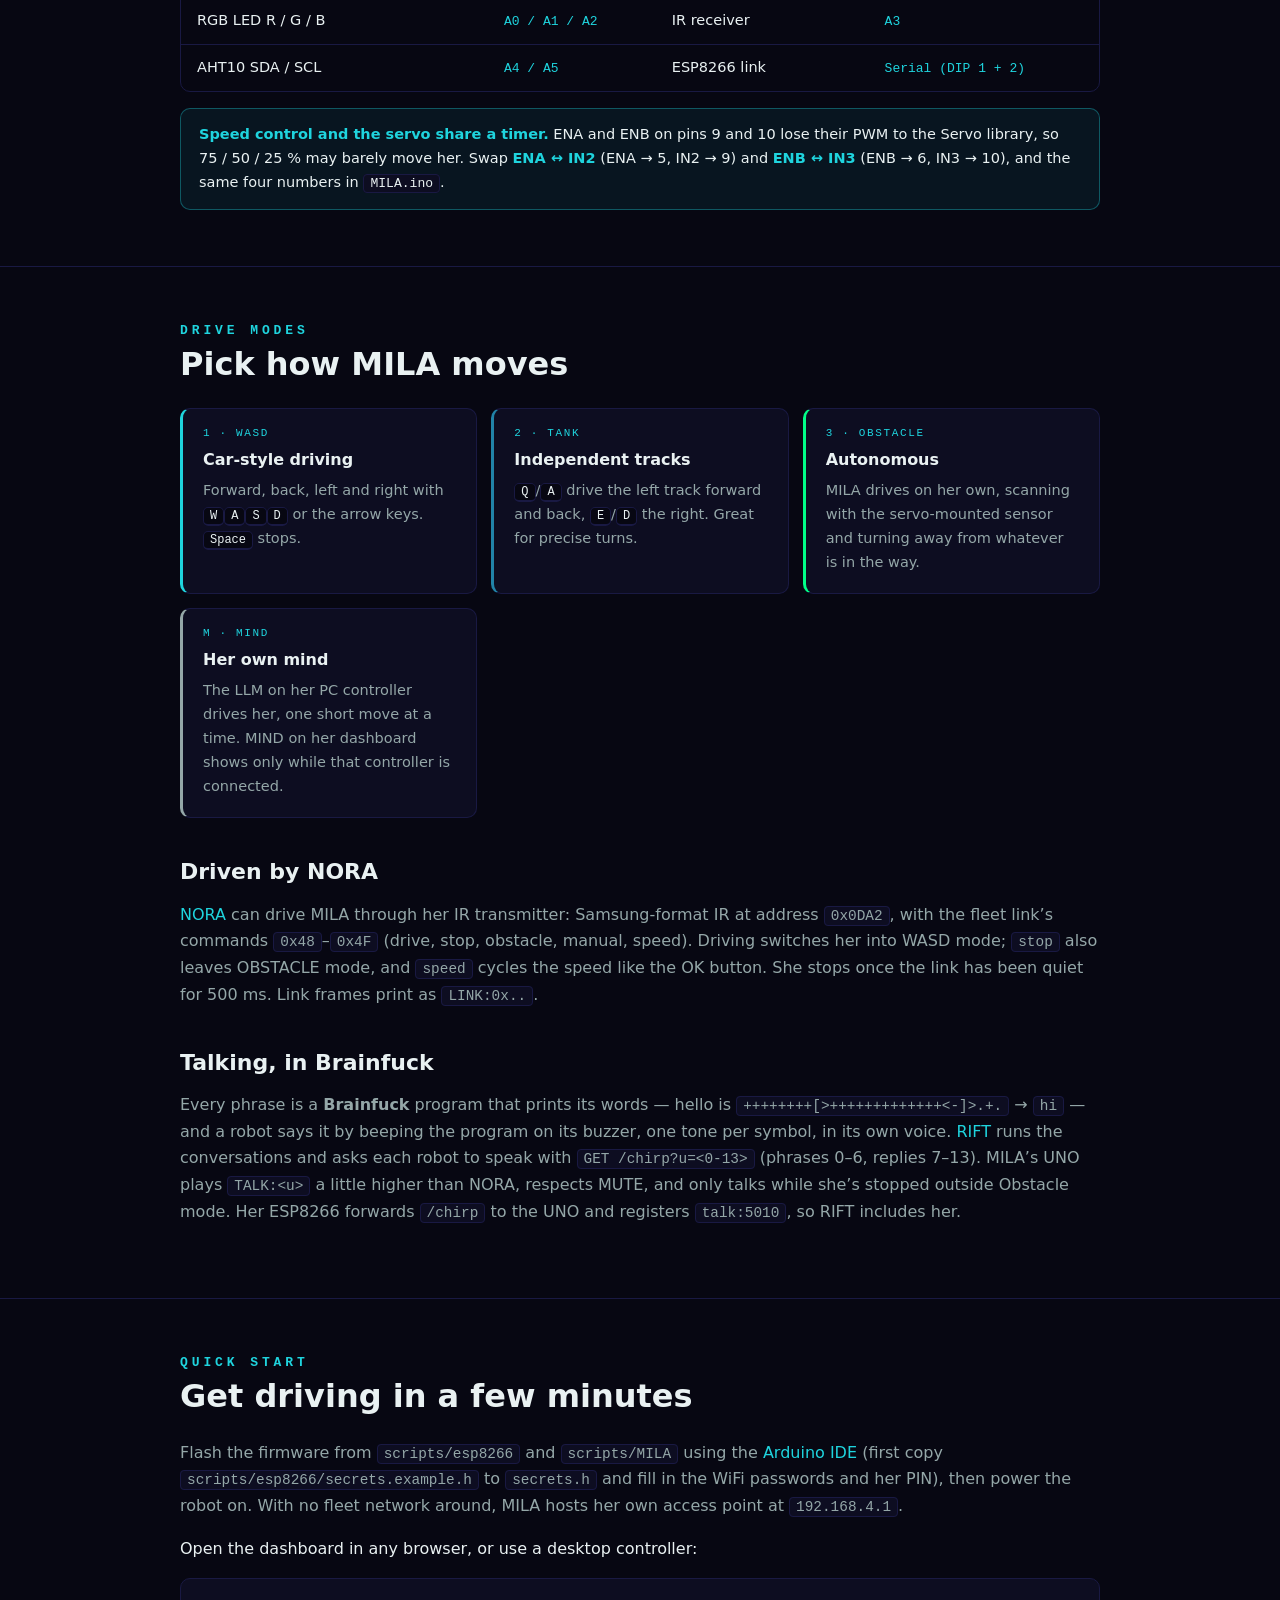
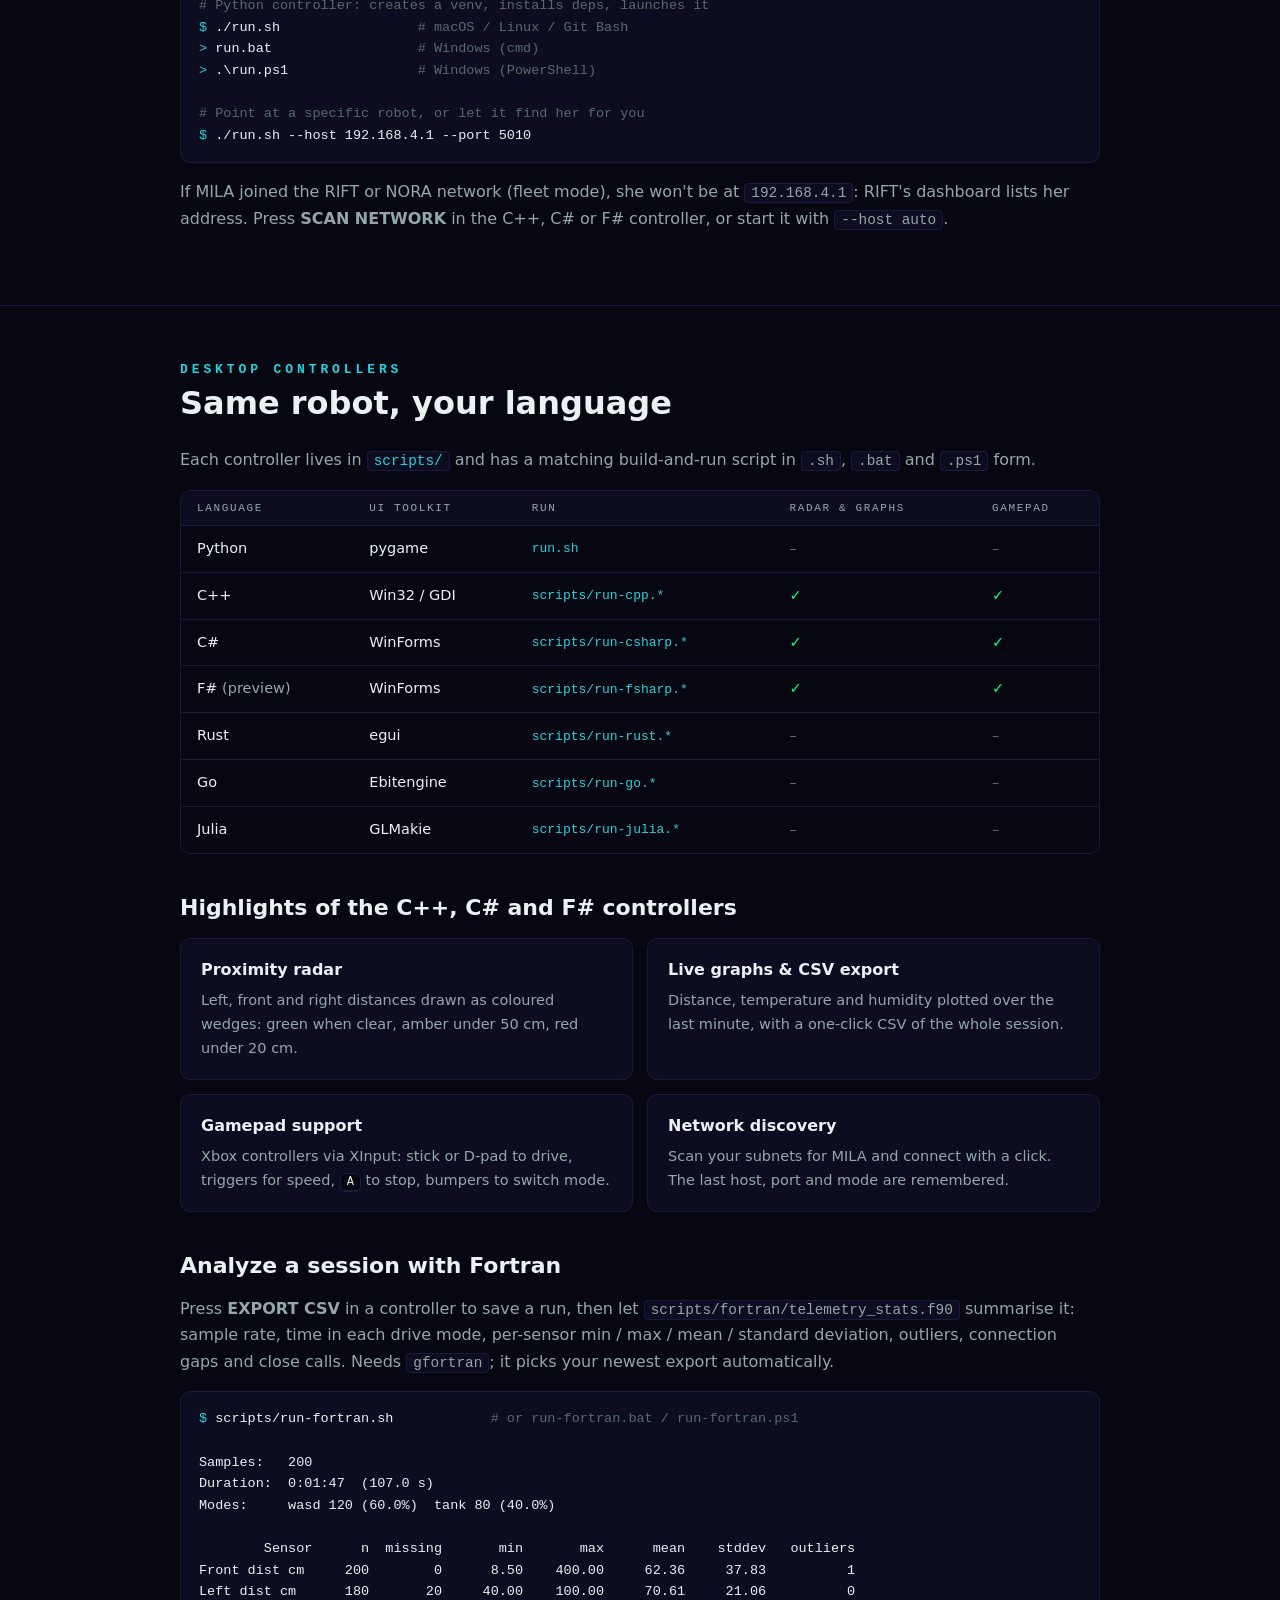
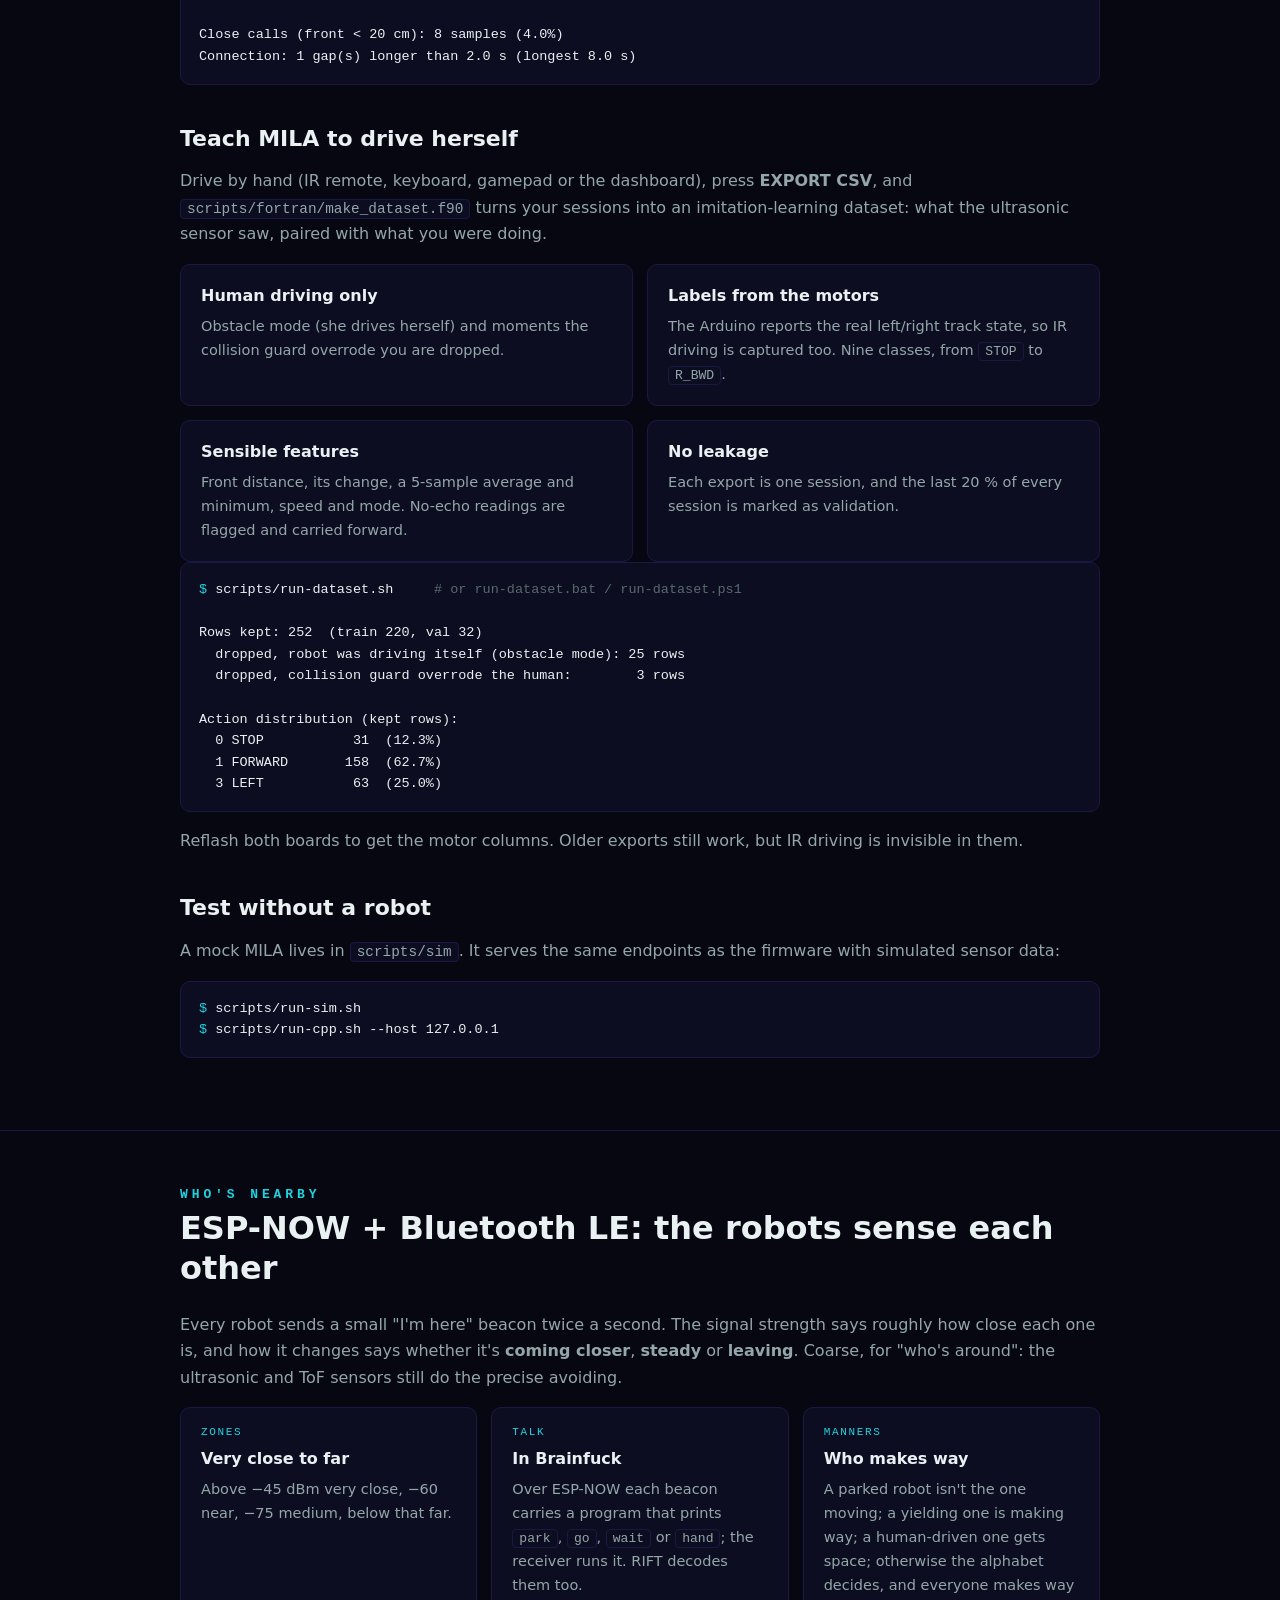
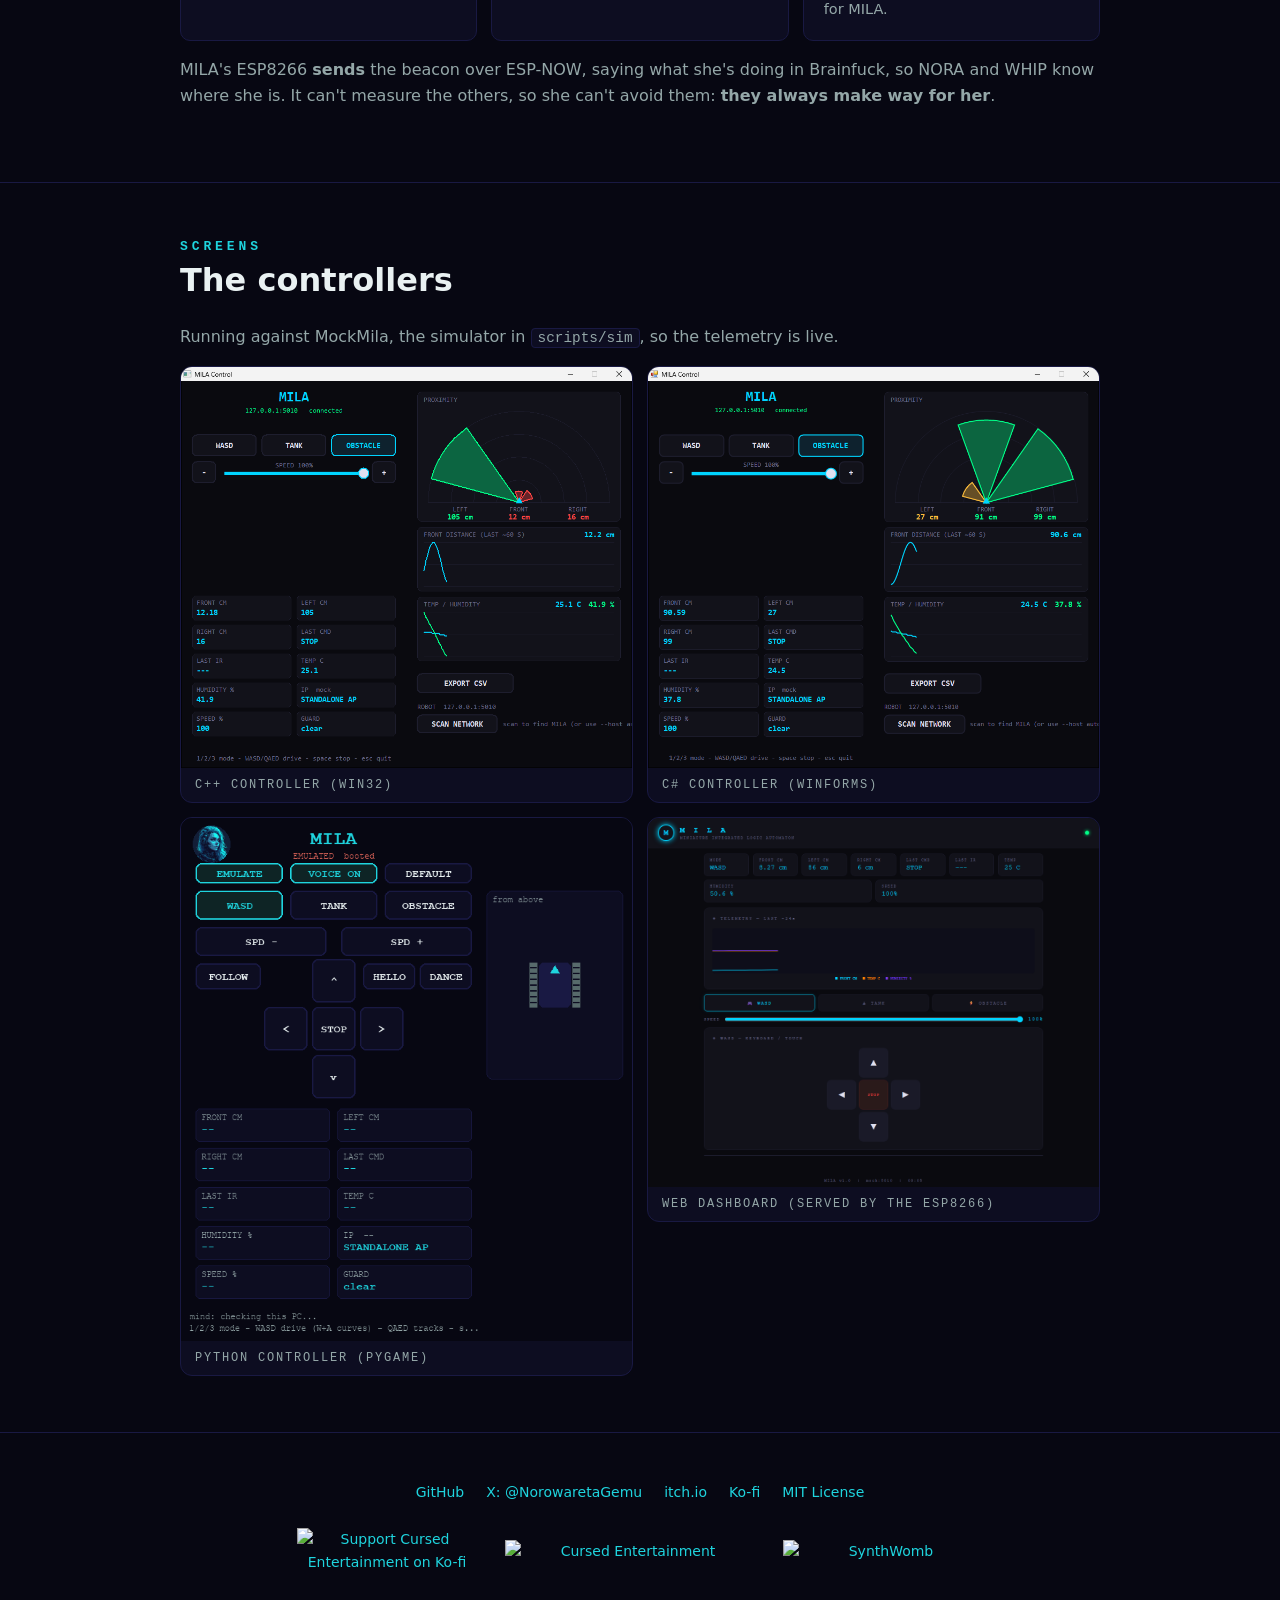
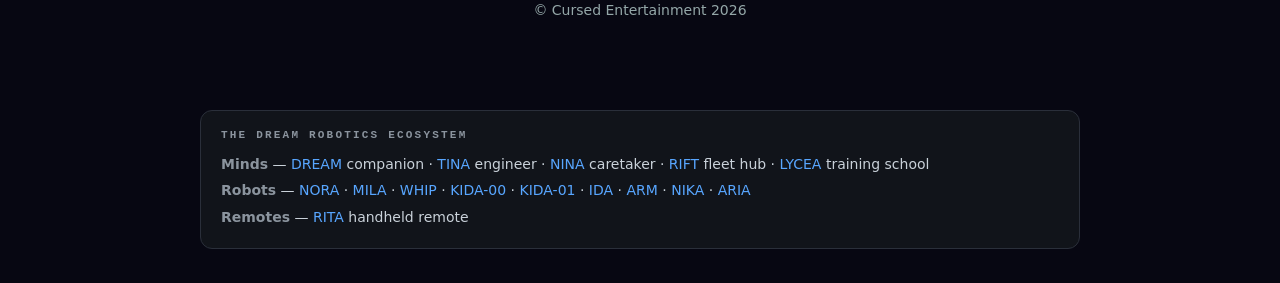
==== commit 07398b49: "Ecosystem links go to the fleet's sites Co-Authored-By: Claude Opus 5.5 <noreply@anthropic.com>" ====
--- a/index.html
+++ b/index.html
@@ -371,9 +371,9 @@
 <!-- DREAM-ECOSYSTEM:START -->
 <section class="eco">
   <div class="eco-title">The DREAM Robotics ecosystem</div>
-  <div><strong>Minds</strong> — <a href="https://github.com/CursedPrograms/DREAM">DREAM</a> companion · <a href="https://github.com/CursedPrograms/TINA">TINA</a> engineer · <a href="https://github.com/CursedPrograms/NINA">NINA</a> caretaker · <a href="https://github.com/CursedPrograms/RIFT">RIFT</a> fleet hub · <a href="https://github.com/CursedPrograms/LYCEA">LYCEA</a> training school</div>
-  <div><strong>Robots</strong> — <a href="https://github.com/CursedPrograms/NORA-Robot-v00">NORA</a> · <a href="https://github.com/CursedPrograms/MILA-Robot-v00">MILA</a> · <a href="https://github.com/CursedPrograms/WHIP-Robot-v00">WHIP</a> · <a href="https://github.com/CursedPrograms/KIDA-Robot-v00">KIDA-00</a> · <a href="https://github.com/CursedPrograms/KIDA-Robot-v01">KIDA-01</a> · <a href="https://github.com/CursedPrograms/IDA-Robot-v00">IDA</a> · <a href="https://github.com/CursedPrograms/ARM-Robot-v01">ARM</a> · <a href="https://github.com/CursedPrograms/NIKA-Robot-v00">NIKA</a> · <a href="https://github.com/CursedPrograms/ARIA-Robot-v00">ARIA</a></div>
-  <div><strong>Remotes</strong> — <a href="https://github.com/CursedPrograms/RITA">RITA</a> handheld remote</div>
+  <div><strong>Minds</strong> — <a href="https://cursedprograms.github.io/DREAM/">DREAM</a> companion · <a href="https://cursedprograms.github.io/TINA/">TINA</a> engineer · <a href="https://cursedprograms.github.io/NINA/">NINA</a> caretaker · <a href="https://cursedprograms.github.io/RIFT/">RIFT</a> fleet hub · <a href="https://github.com/CursedPrograms/LYCEA">LYCEA</a> training school</div>
+  <div><strong>Robots</strong> — <a href="https://cursedprograms.github.io/NORA-Robot-v00/">NORA</a> · <a href="https://cursedprograms.github.io/MILA-Robot-v00/">MILA</a> · <a href="https://cursedprograms.github.io/WHIP-Robot-v00/">WHIP</a> · <a href="https://cursedprograms.github.io/KIDA-Robot-v00/">KIDA-00</a> · <a href="https://cursedprograms.github.io/KIDA-Robot-v01/">KIDA-01</a> · <a href="https://cursedprograms.github.io/IDA-Robot-v00/">IDA</a> · <a href="https://cursedprograms.github.io/ARM-Robot-v01/">ARM</a> · <a href="https://cursedprograms.github.io/NIKA-Robot-v00/">NIKA</a> · <a href="https://cursedprograms.github.io/ARIA-Robot-v00/">ARIA</a></div>
+  <div><strong>Remotes</strong> — <a href="https://cursedprograms.github.io/RITA/">RITA</a> handheld remote</div>
 </section>
 <!-- DREAM-ECOSYSTEM:END -->
 </body>
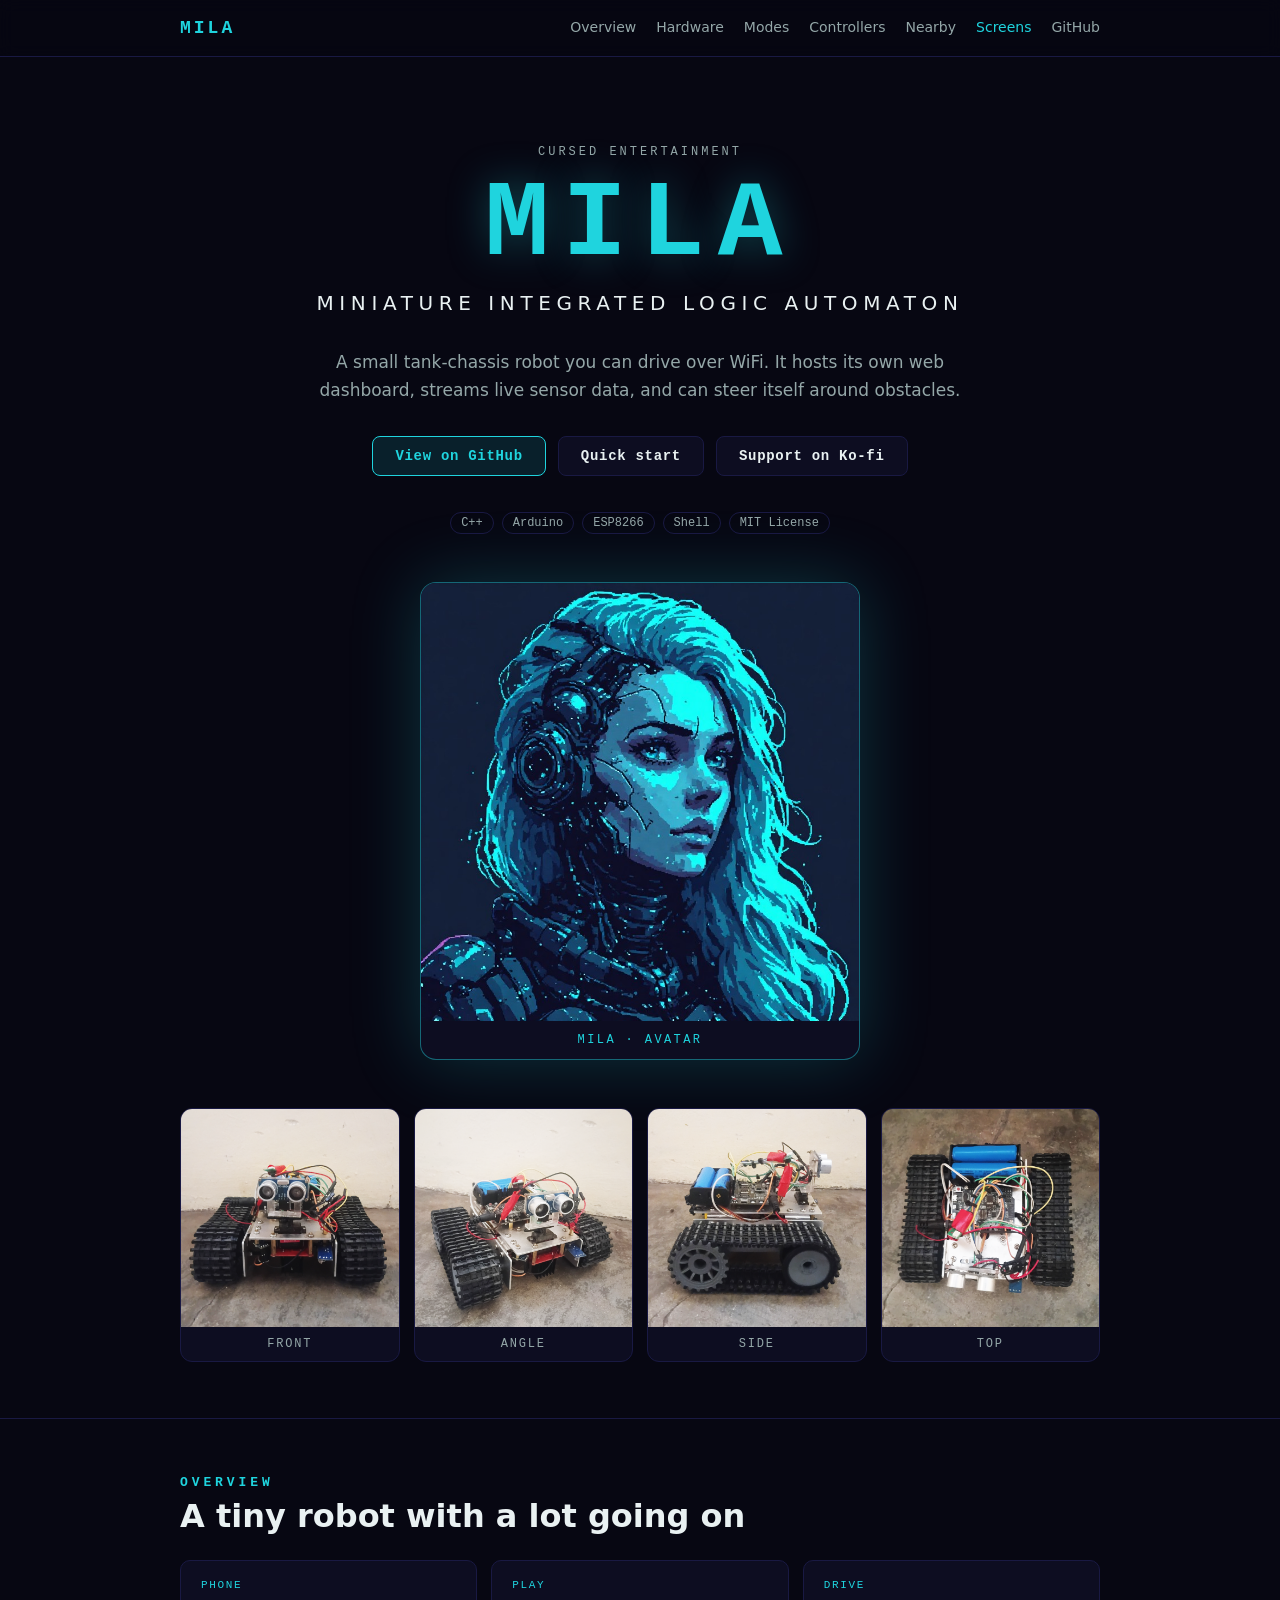
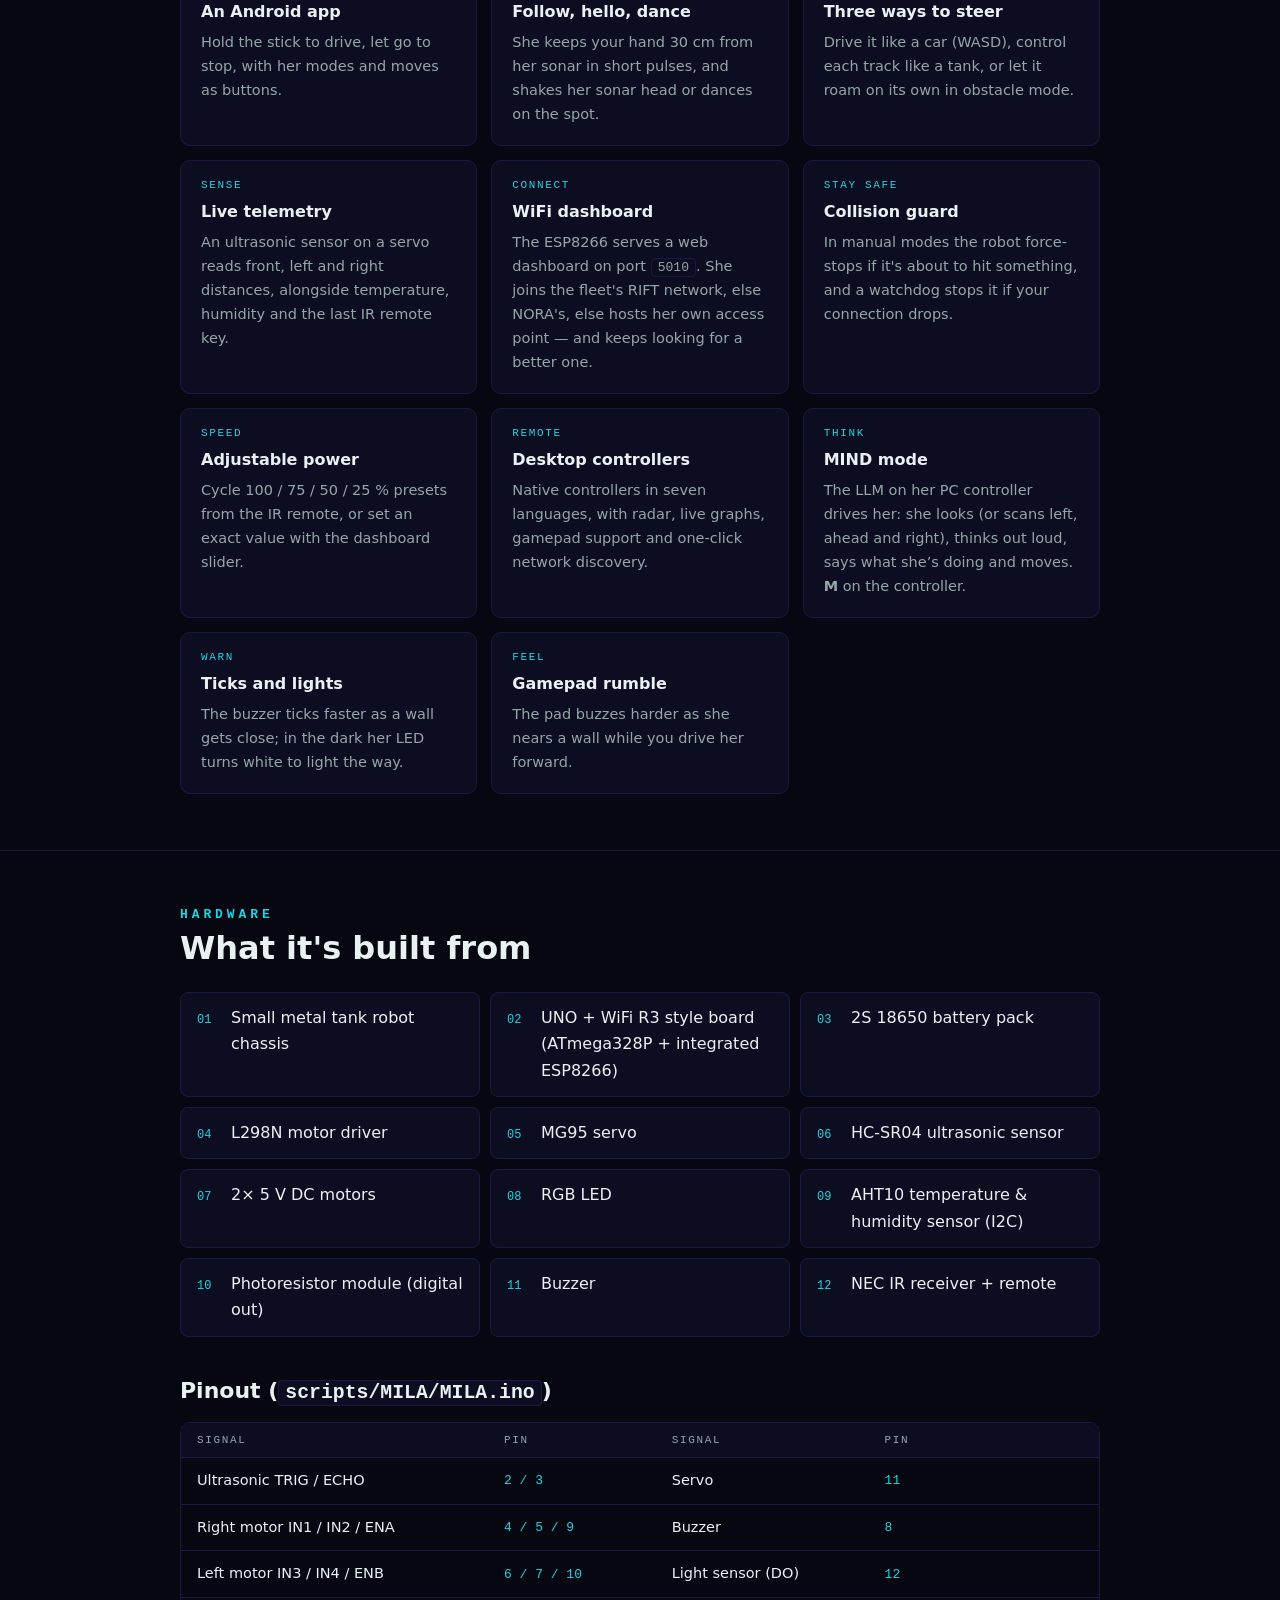
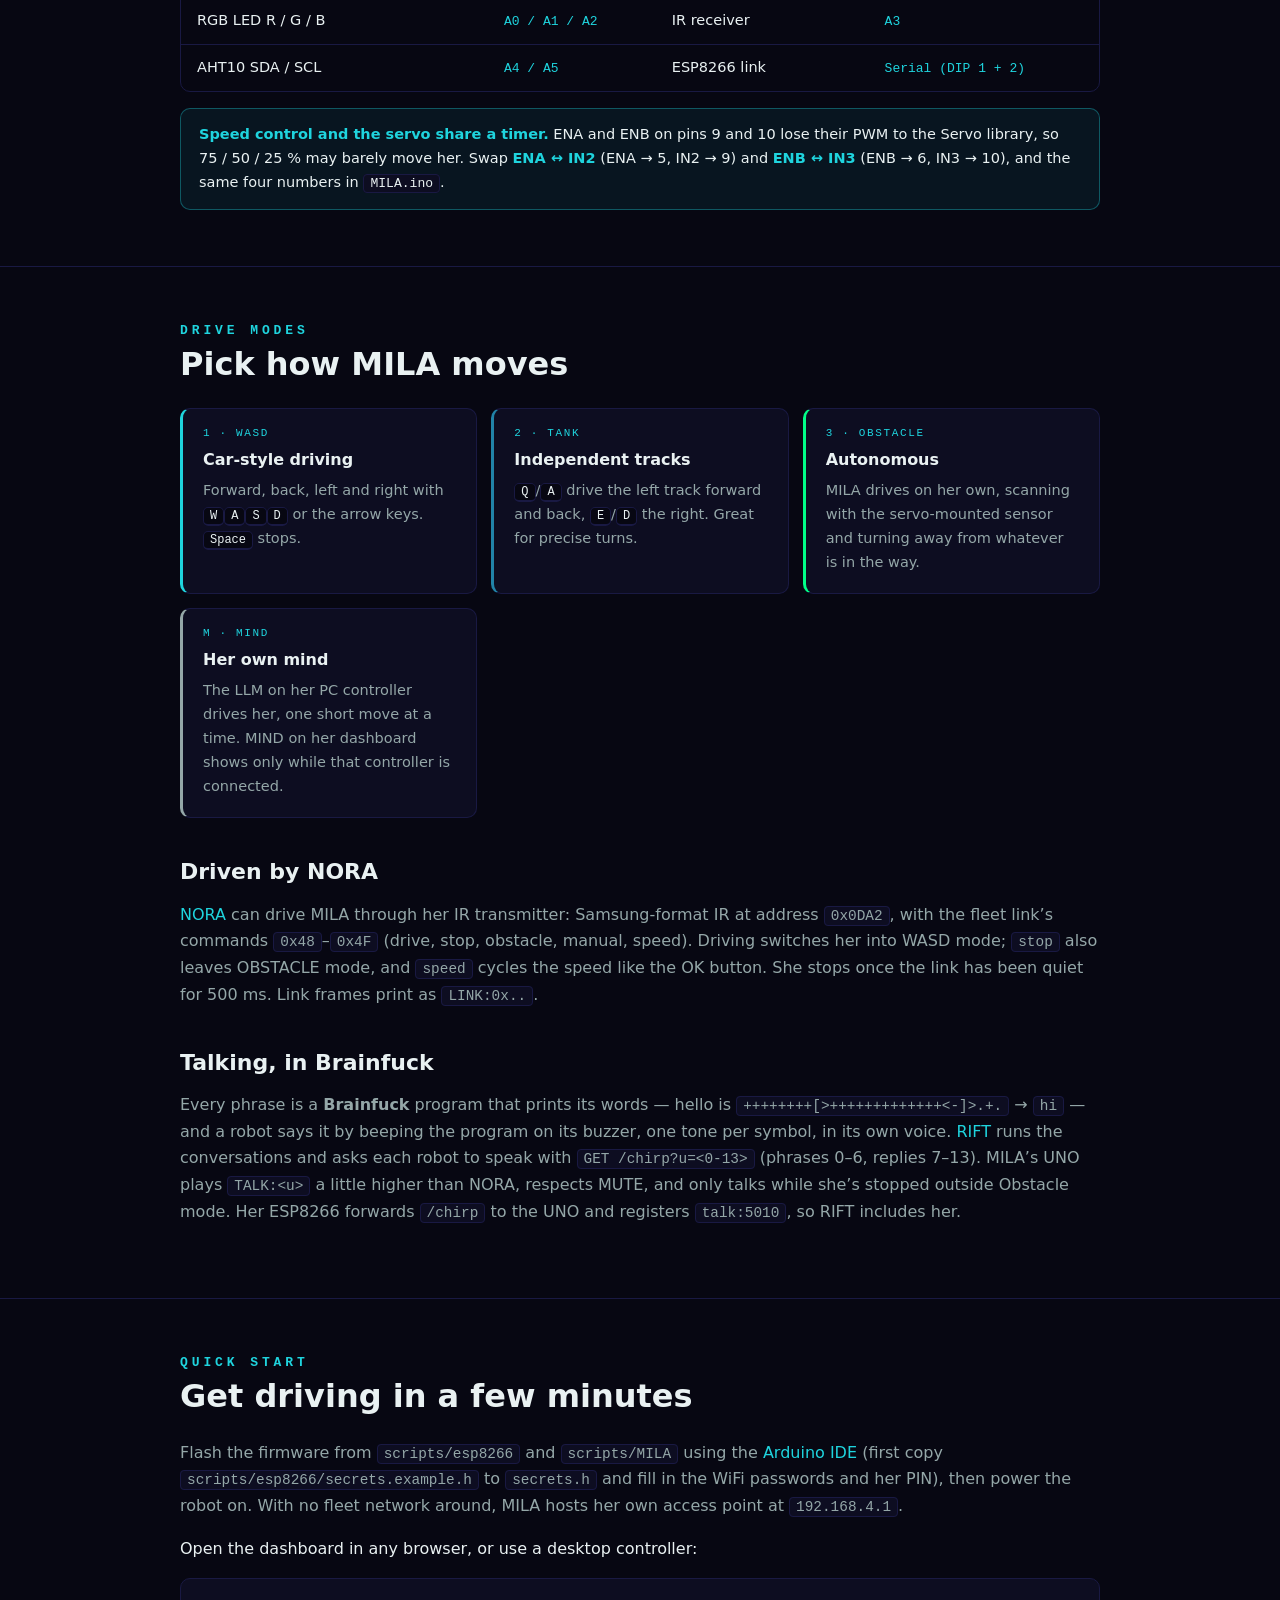
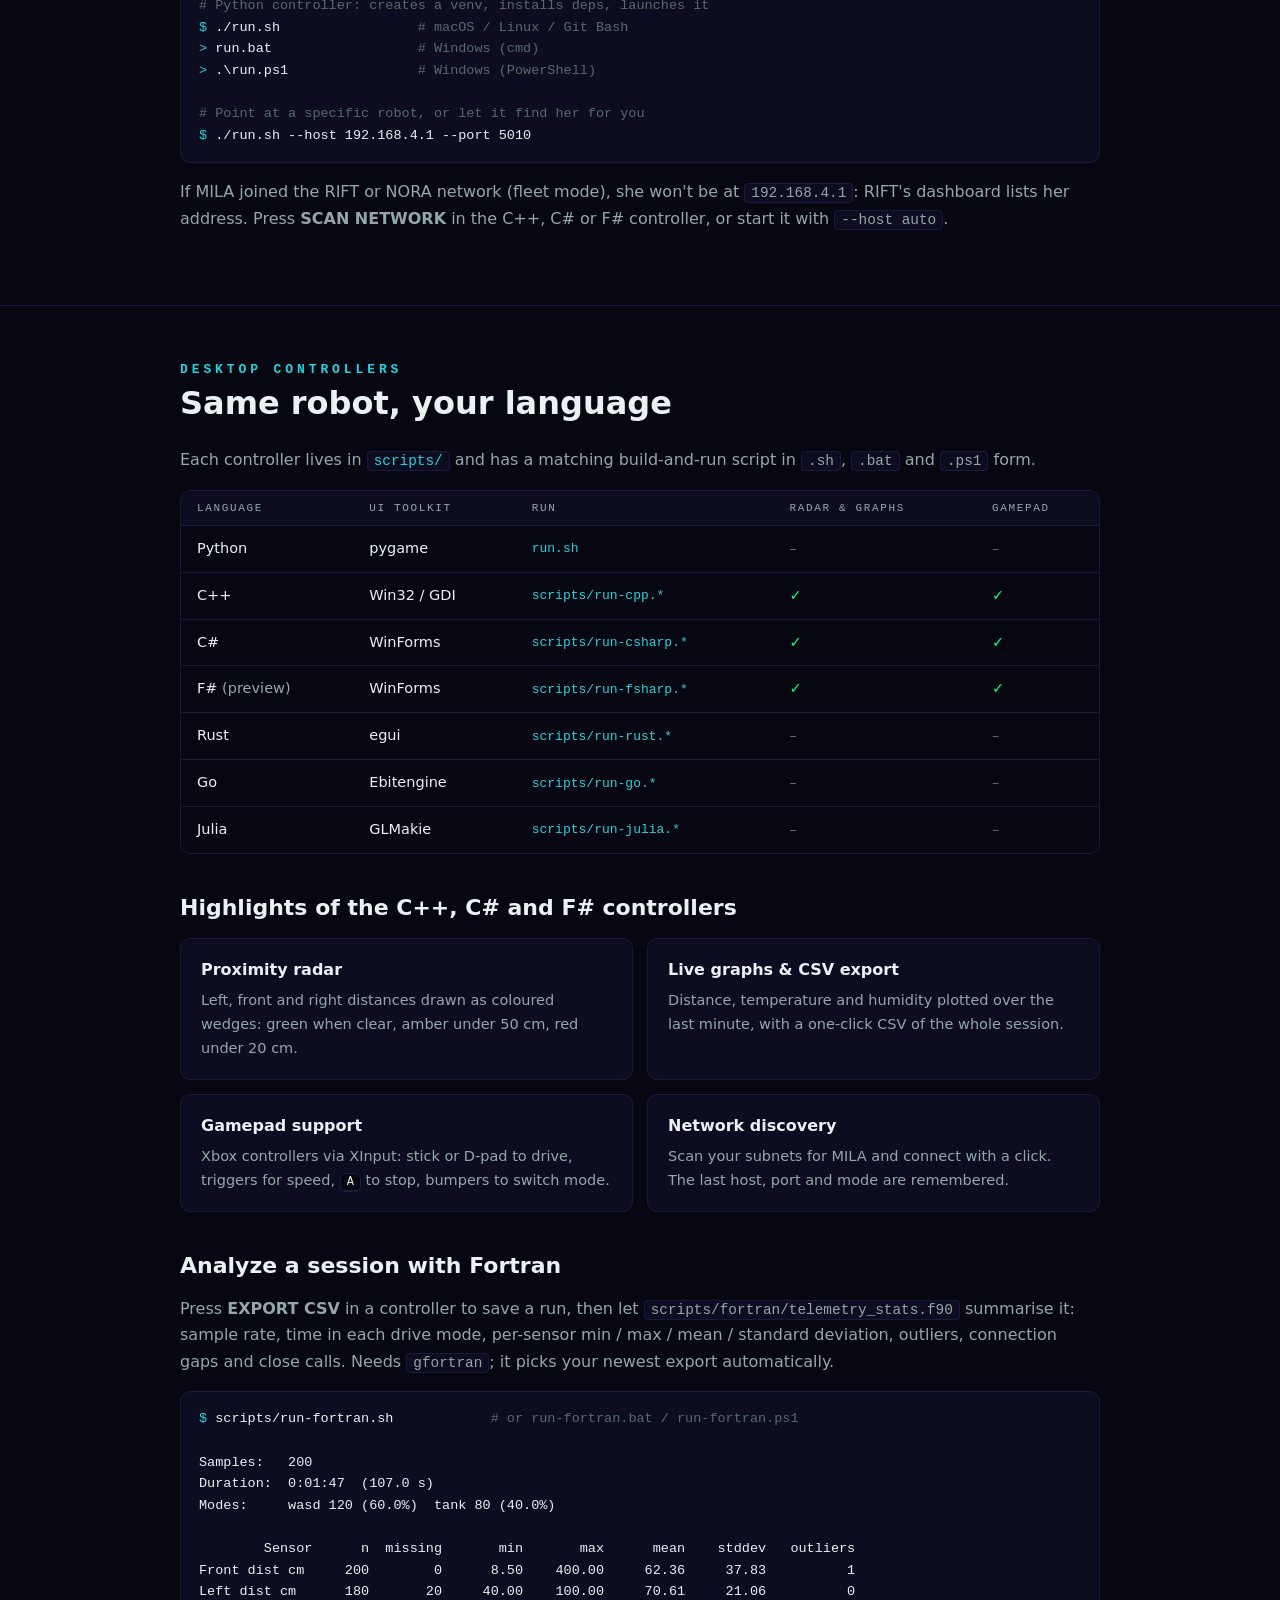
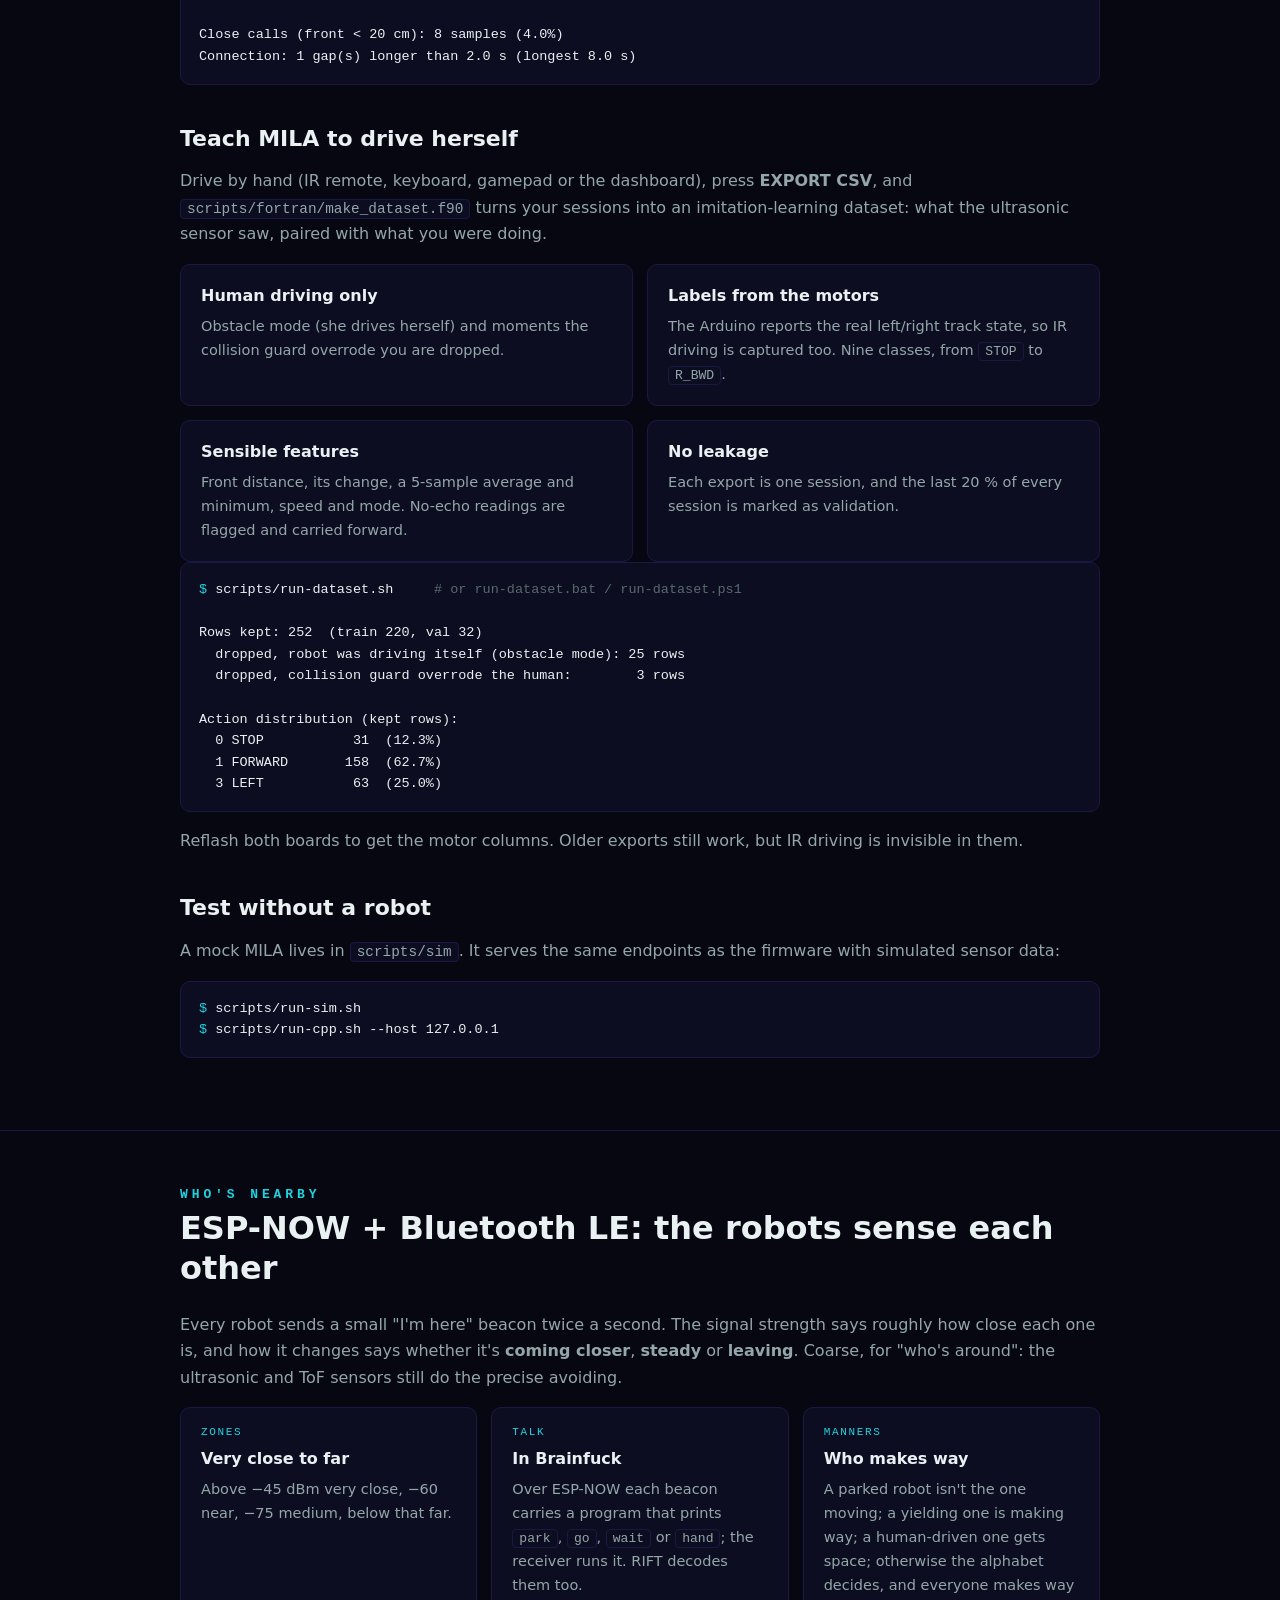
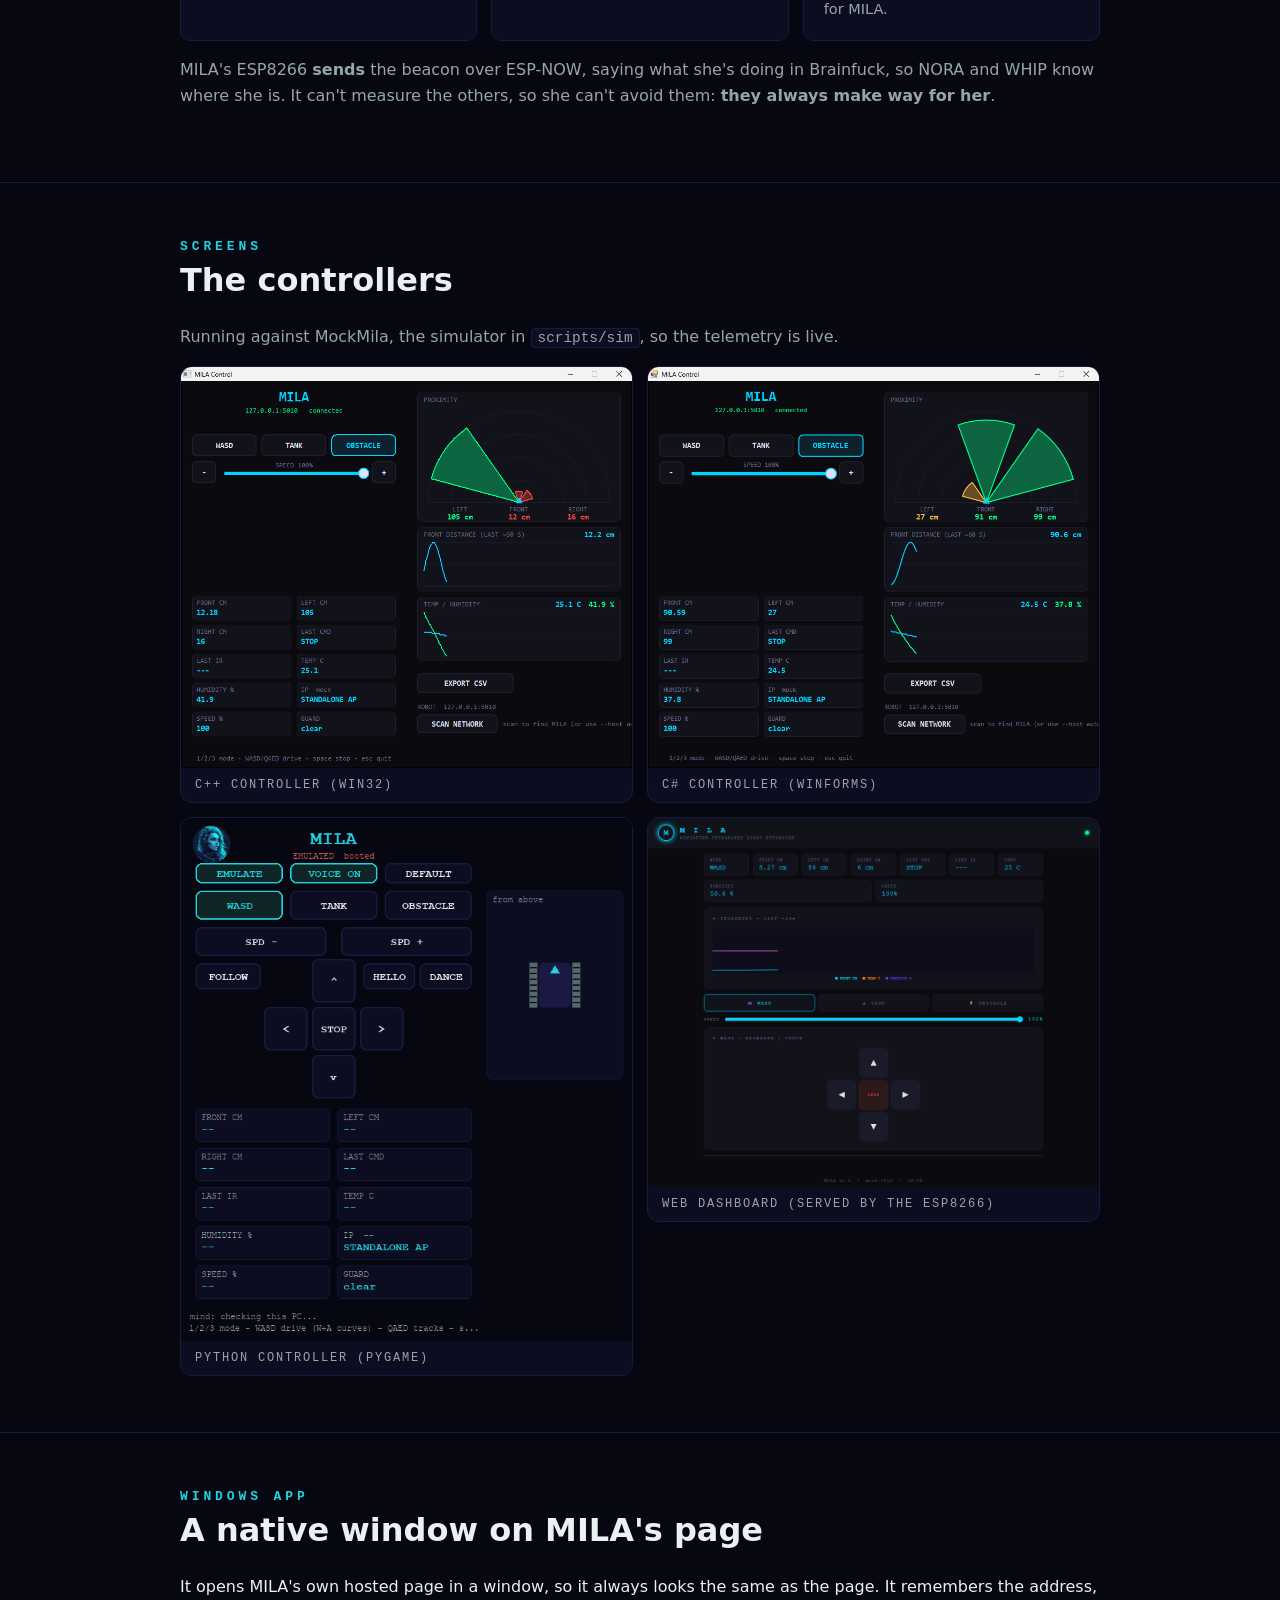
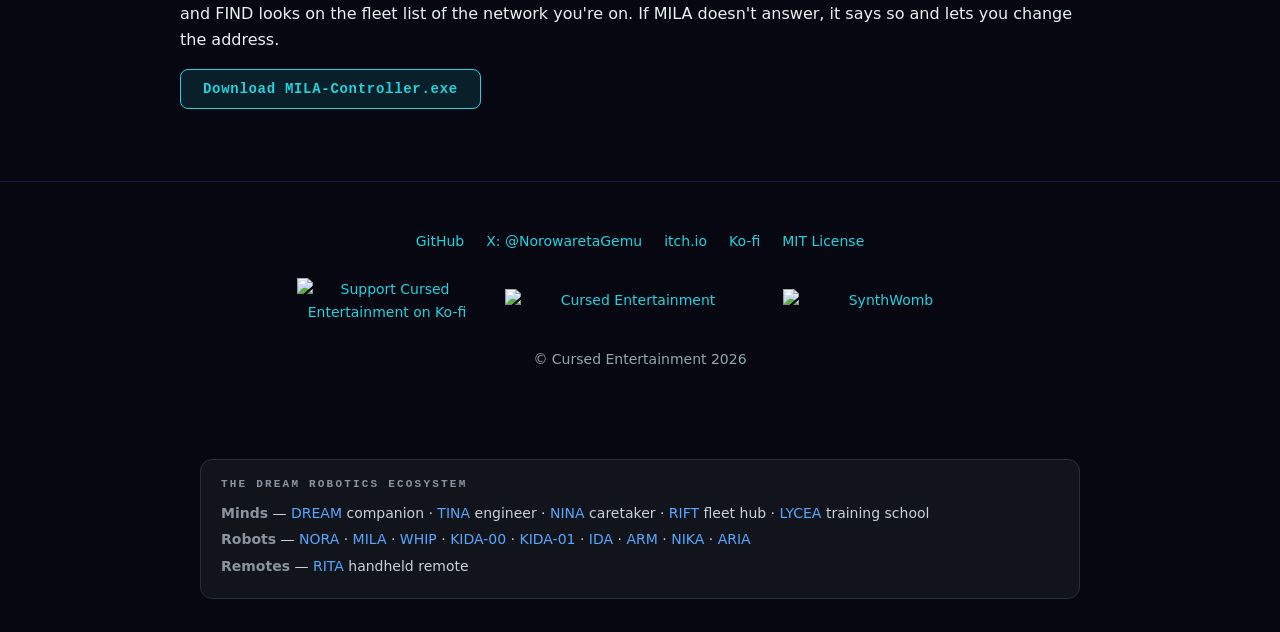
==== commit 37214b18: "Site and README: the Windows app and what's new Co-Authored-By: Claude Opus 5.5 <noreply@anthropic.c" ====
--- a/index.html
+++ b/index.html
@@ -340,6 +340,15 @@
   </div>
 </section>
 
+<section id="windows">
+  <div class="wrap">
+    <h2>Windows app</h2>
+    <h3 class="title">A native window on MILA's page</h3>
+    <p>It opens MILA's own hosted page in a window, so it always looks the same as the page. It remembers the address, and FIND looks on the fleet list of the network you're on. If MILA doesn't answer, it says so and lets you change the address.</p>
+    <p><a class="btn primary" href="https://github.com/CursedPrograms/MILA-Robot-v00/raw/main/builds/MILA-Controller.exe">Download MILA-Controller.exe</a></p>
+  </div>
+</section>
+
 </main>
 
 <footer>
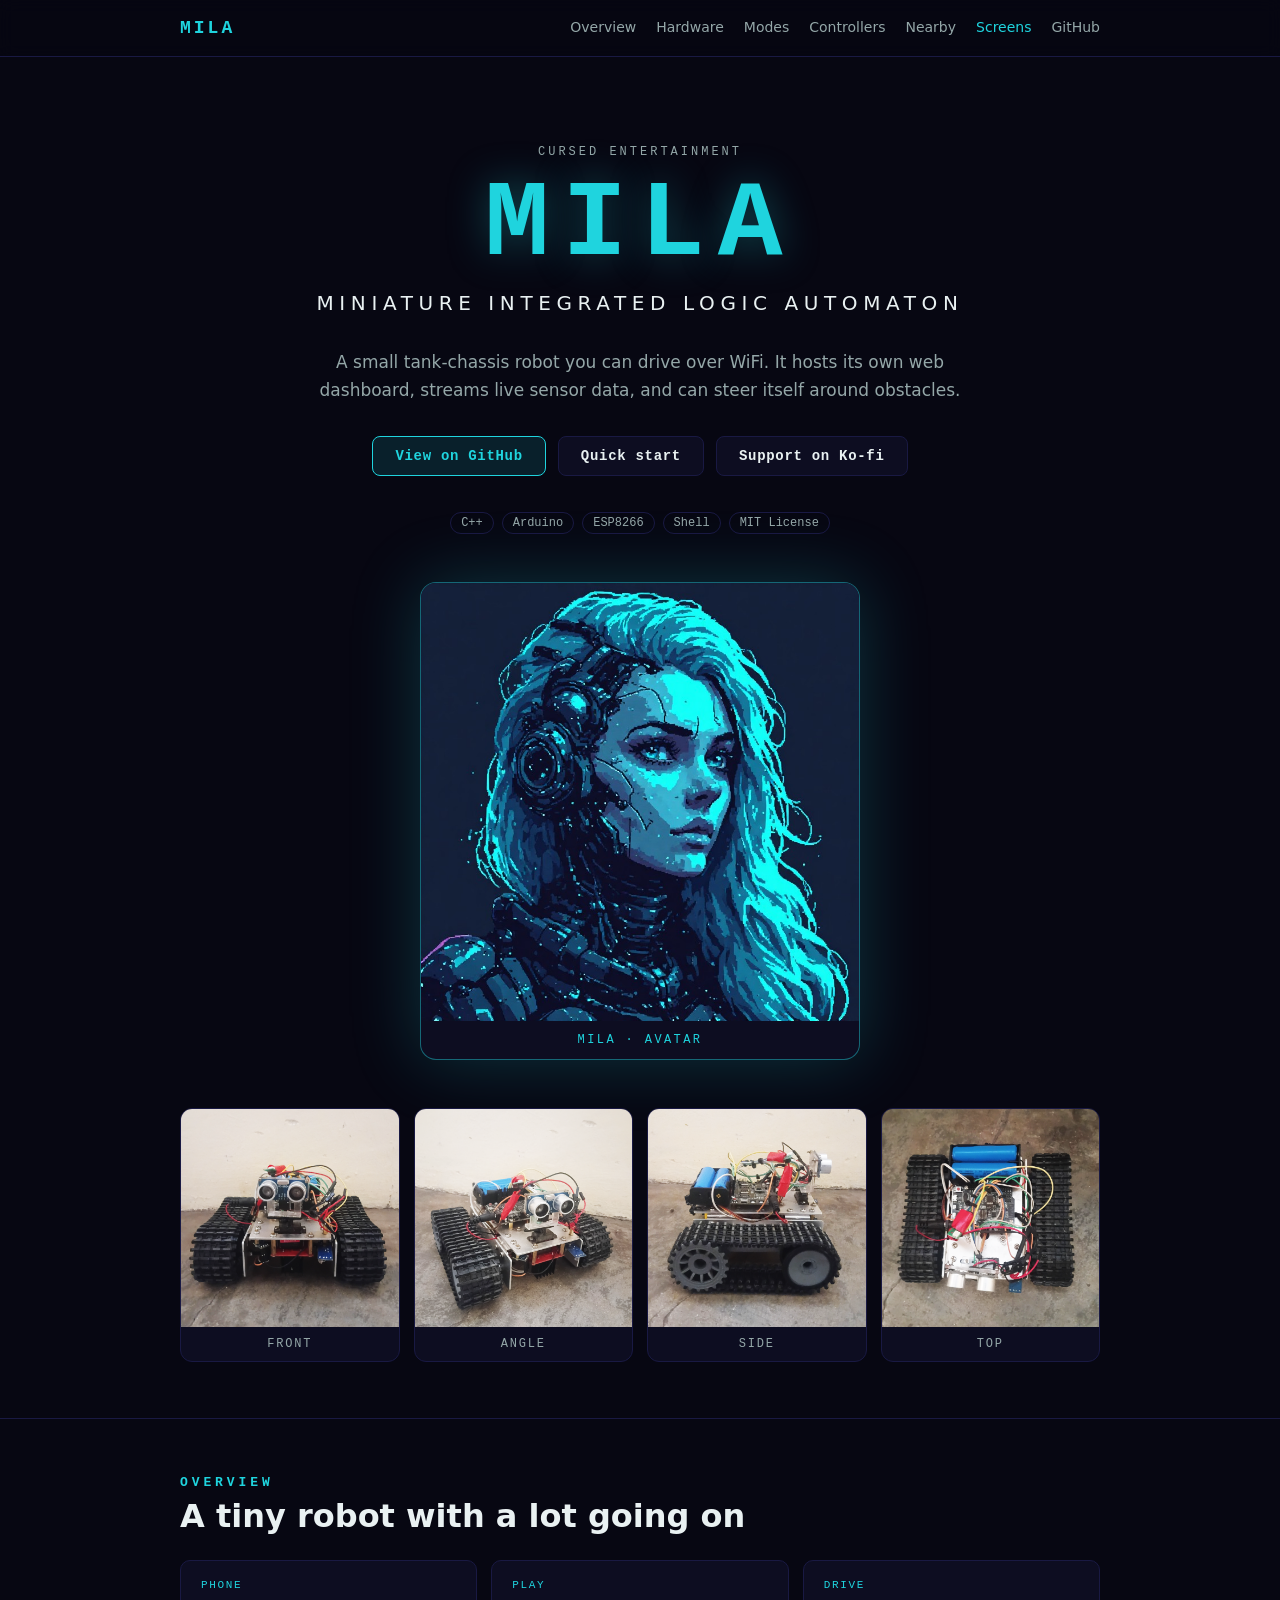
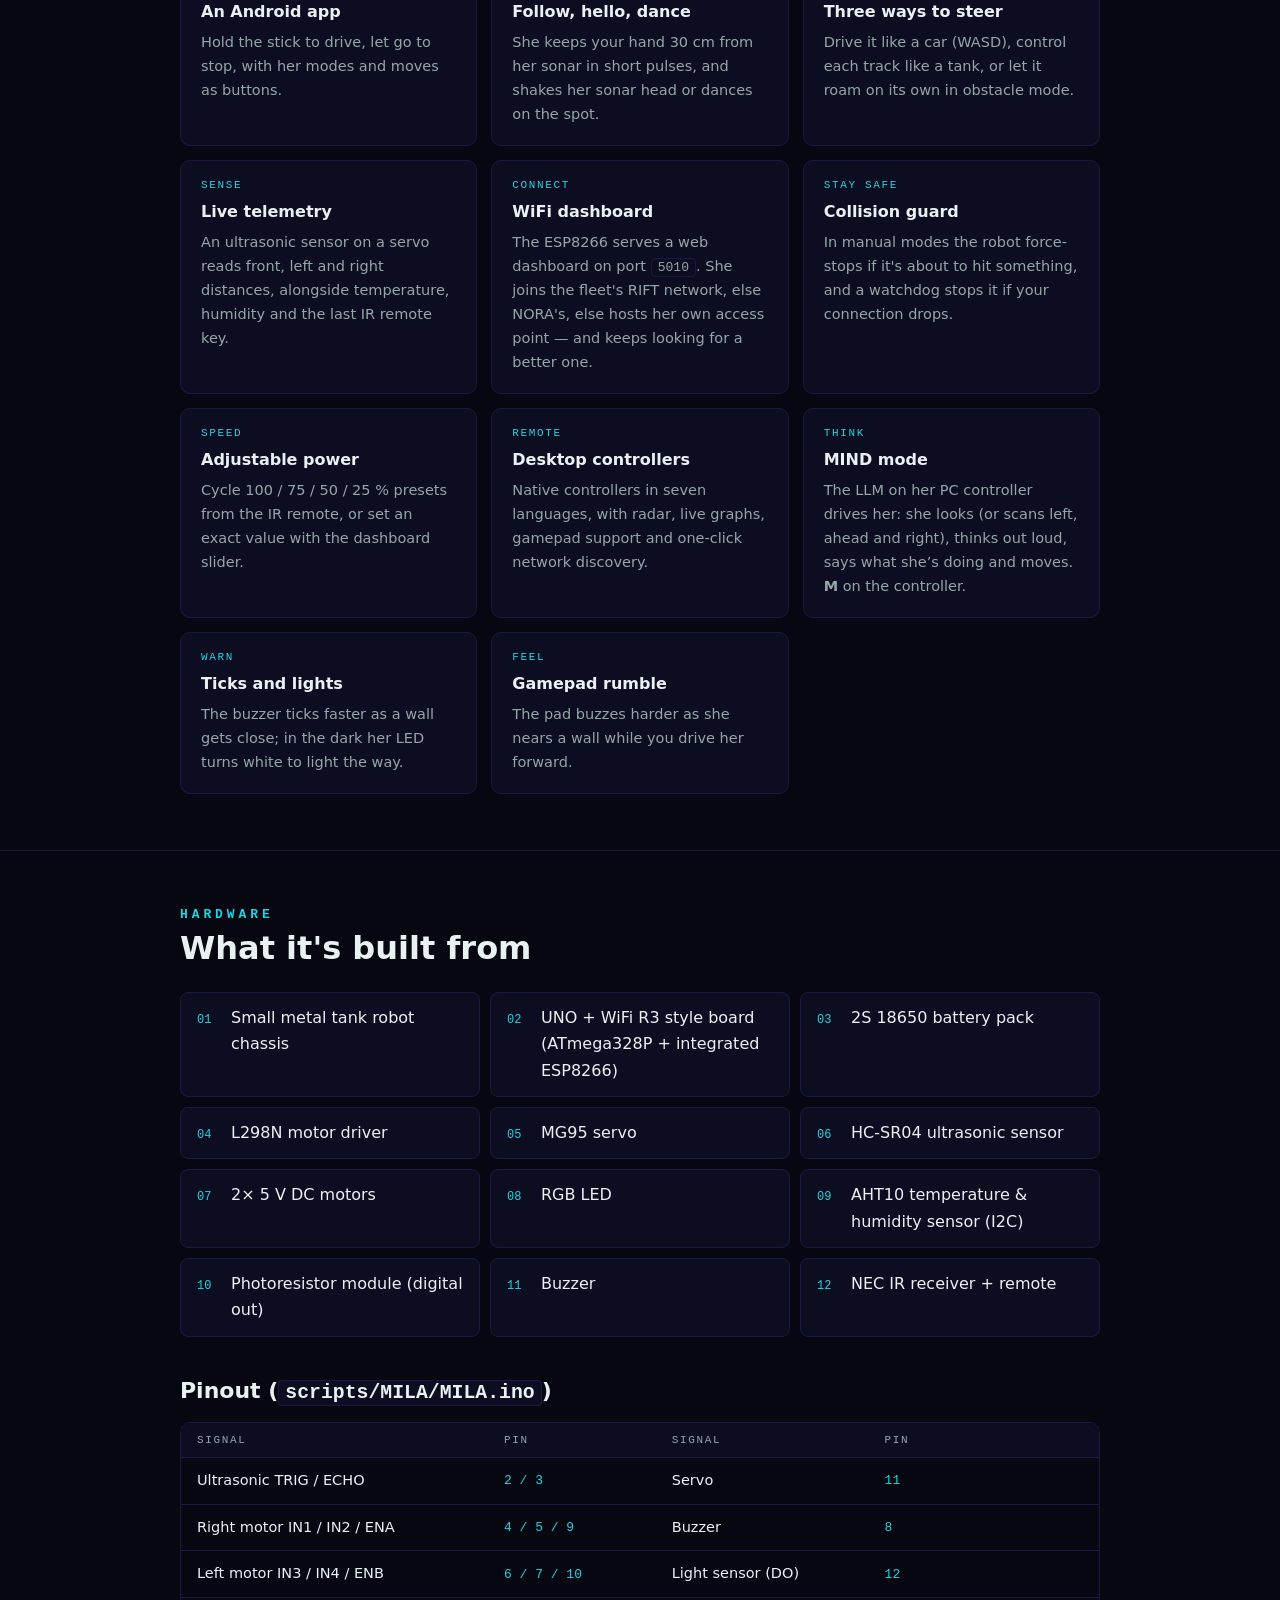
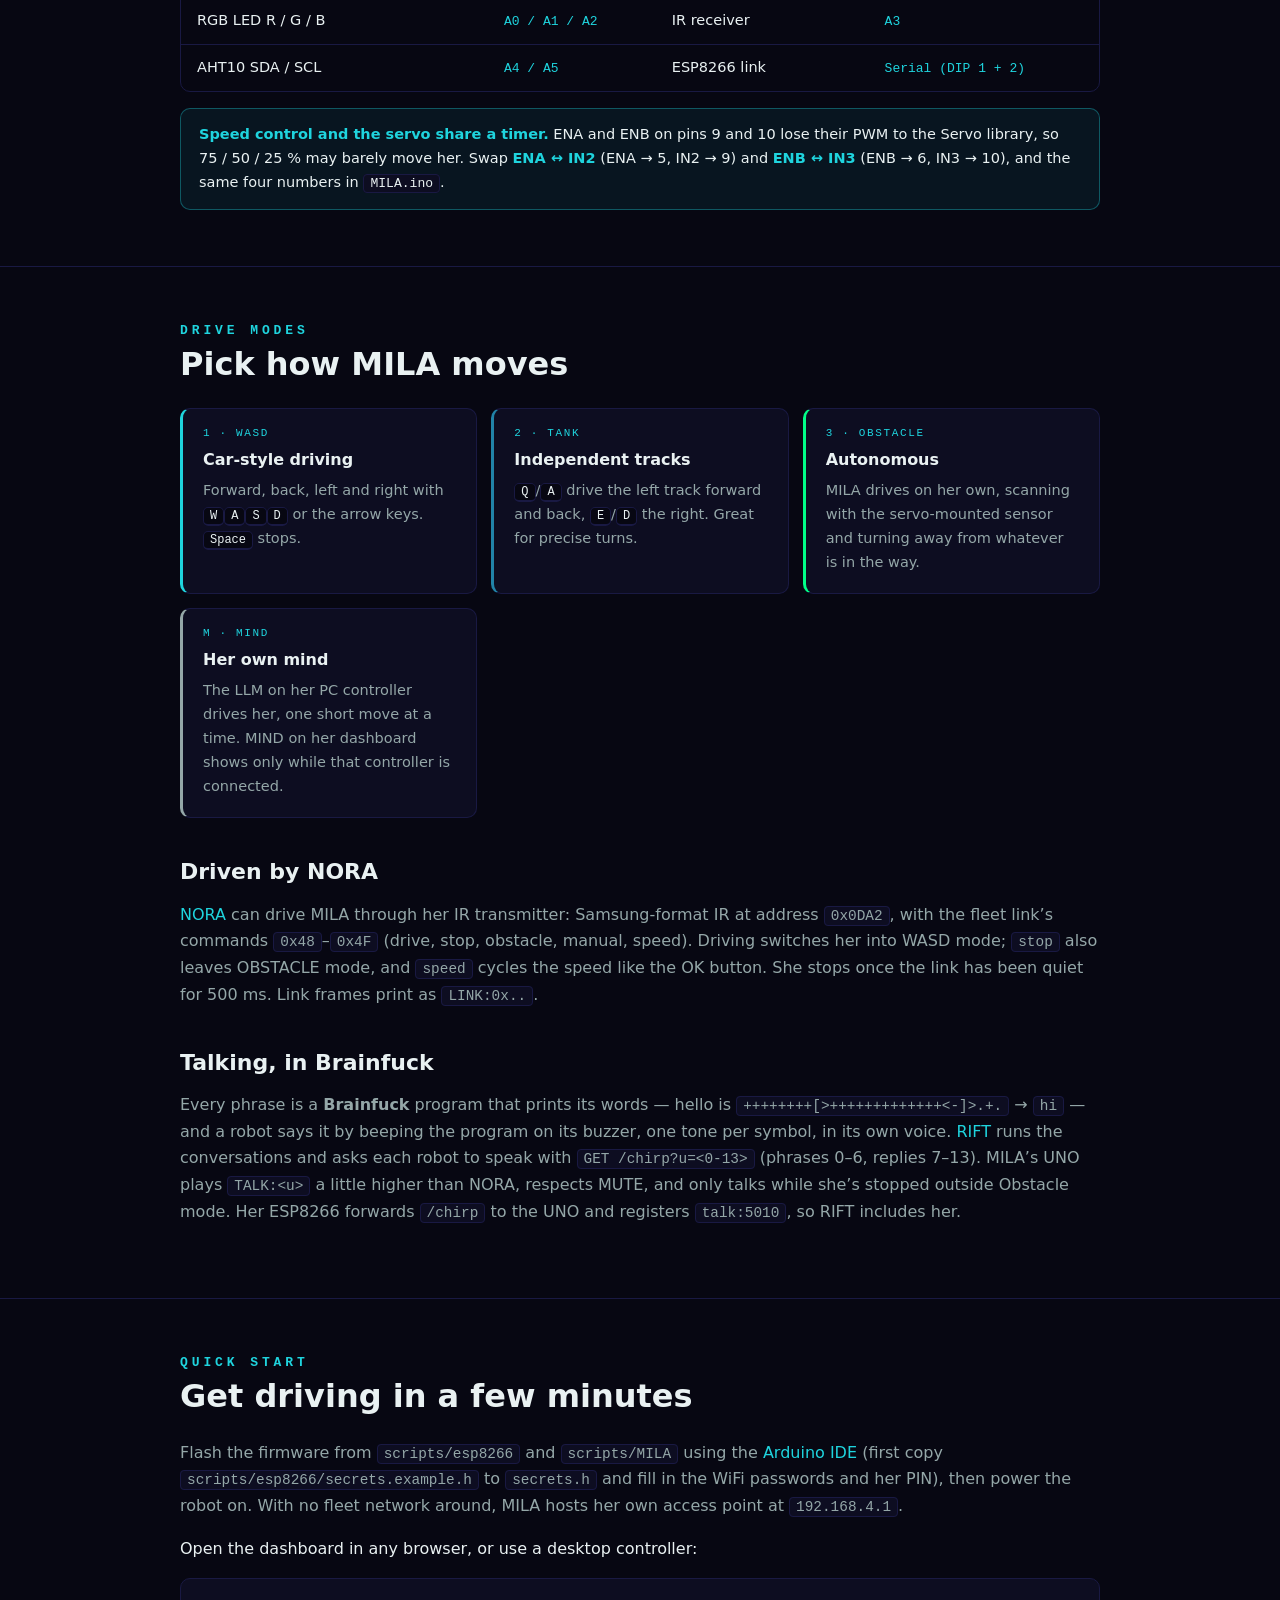
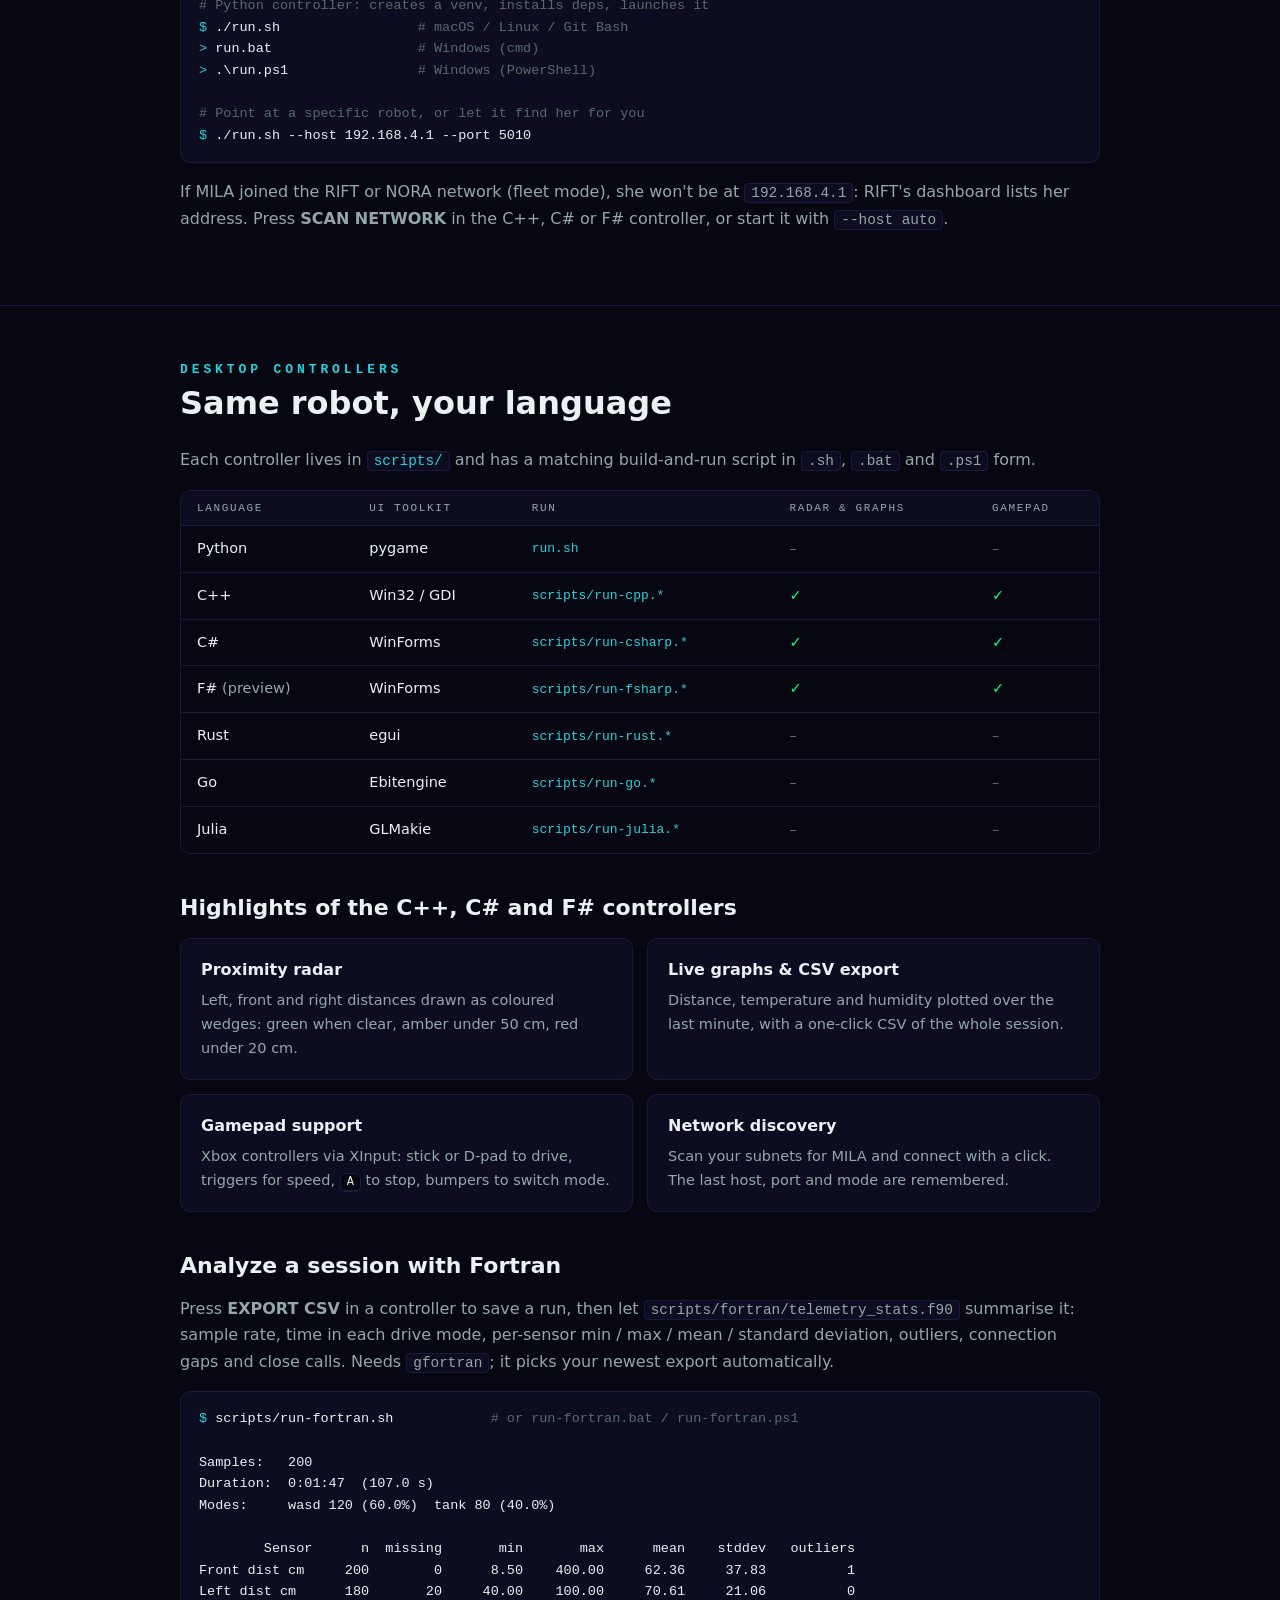
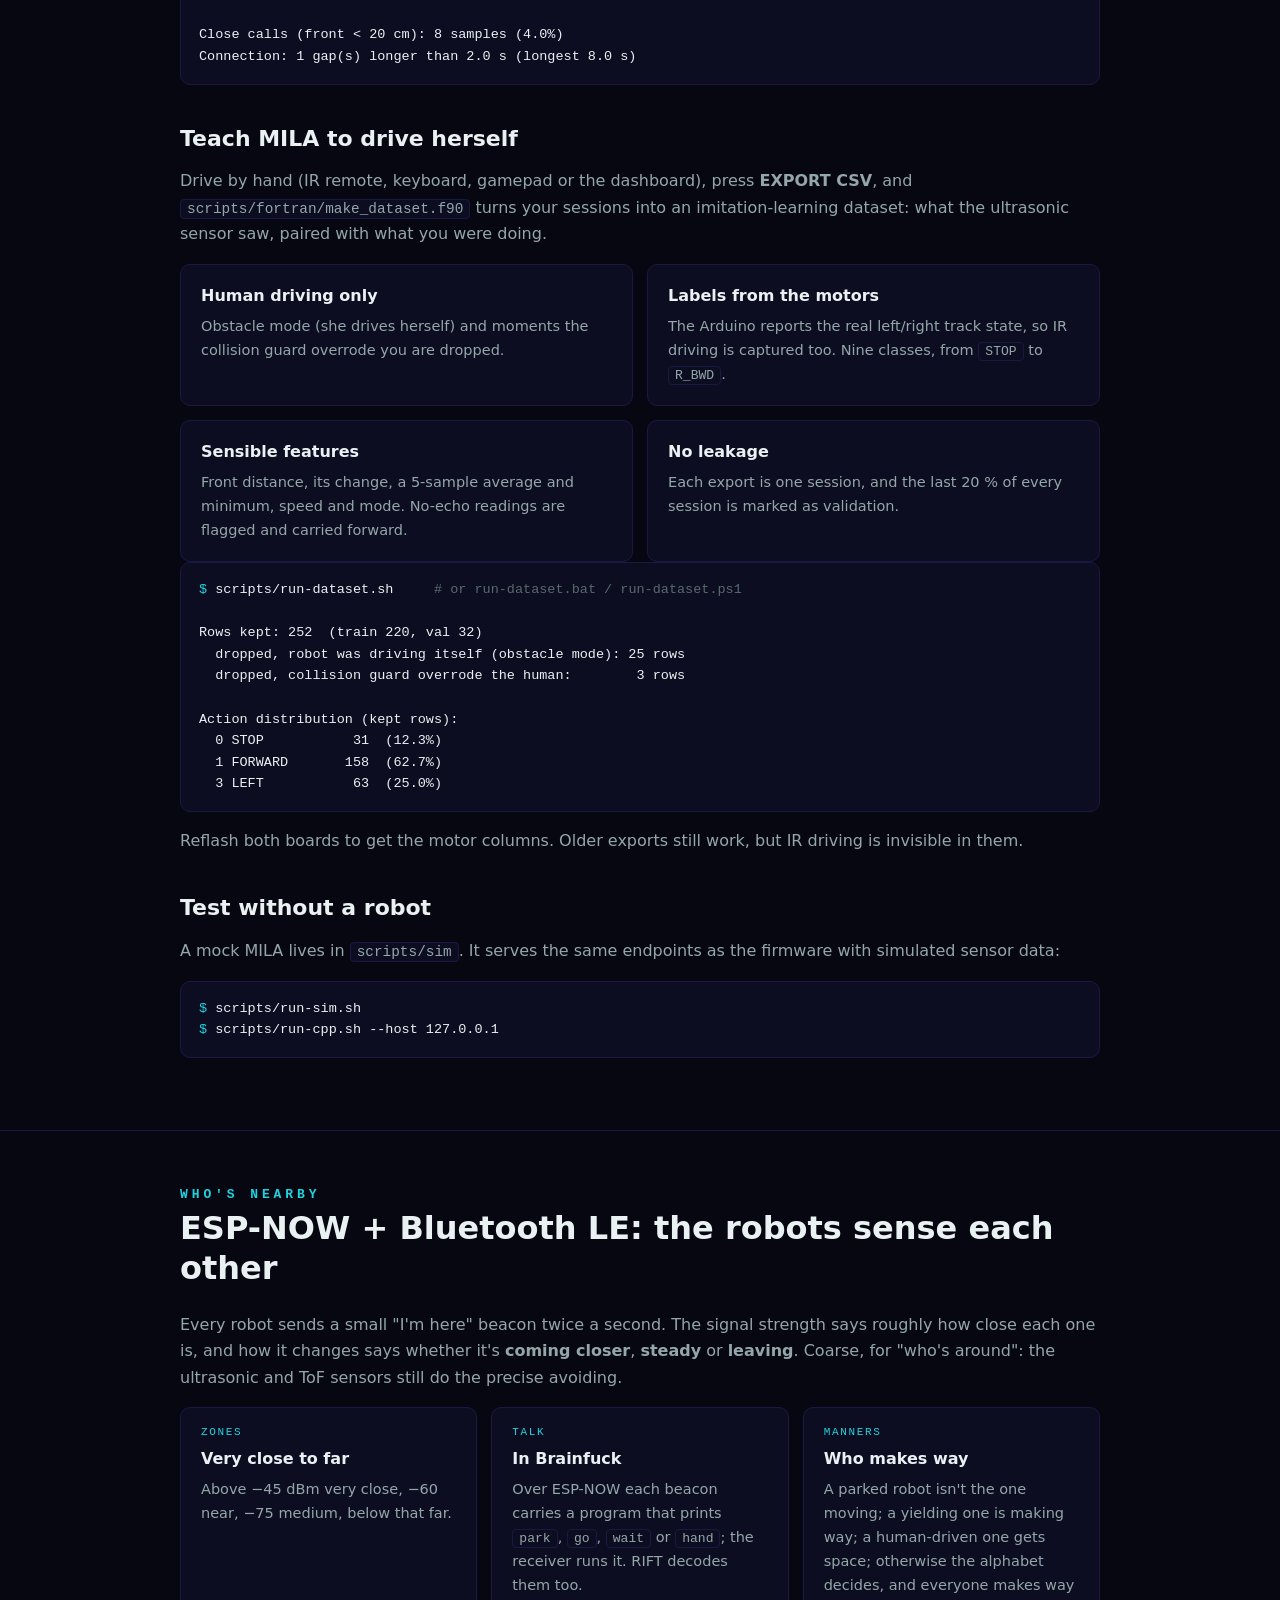
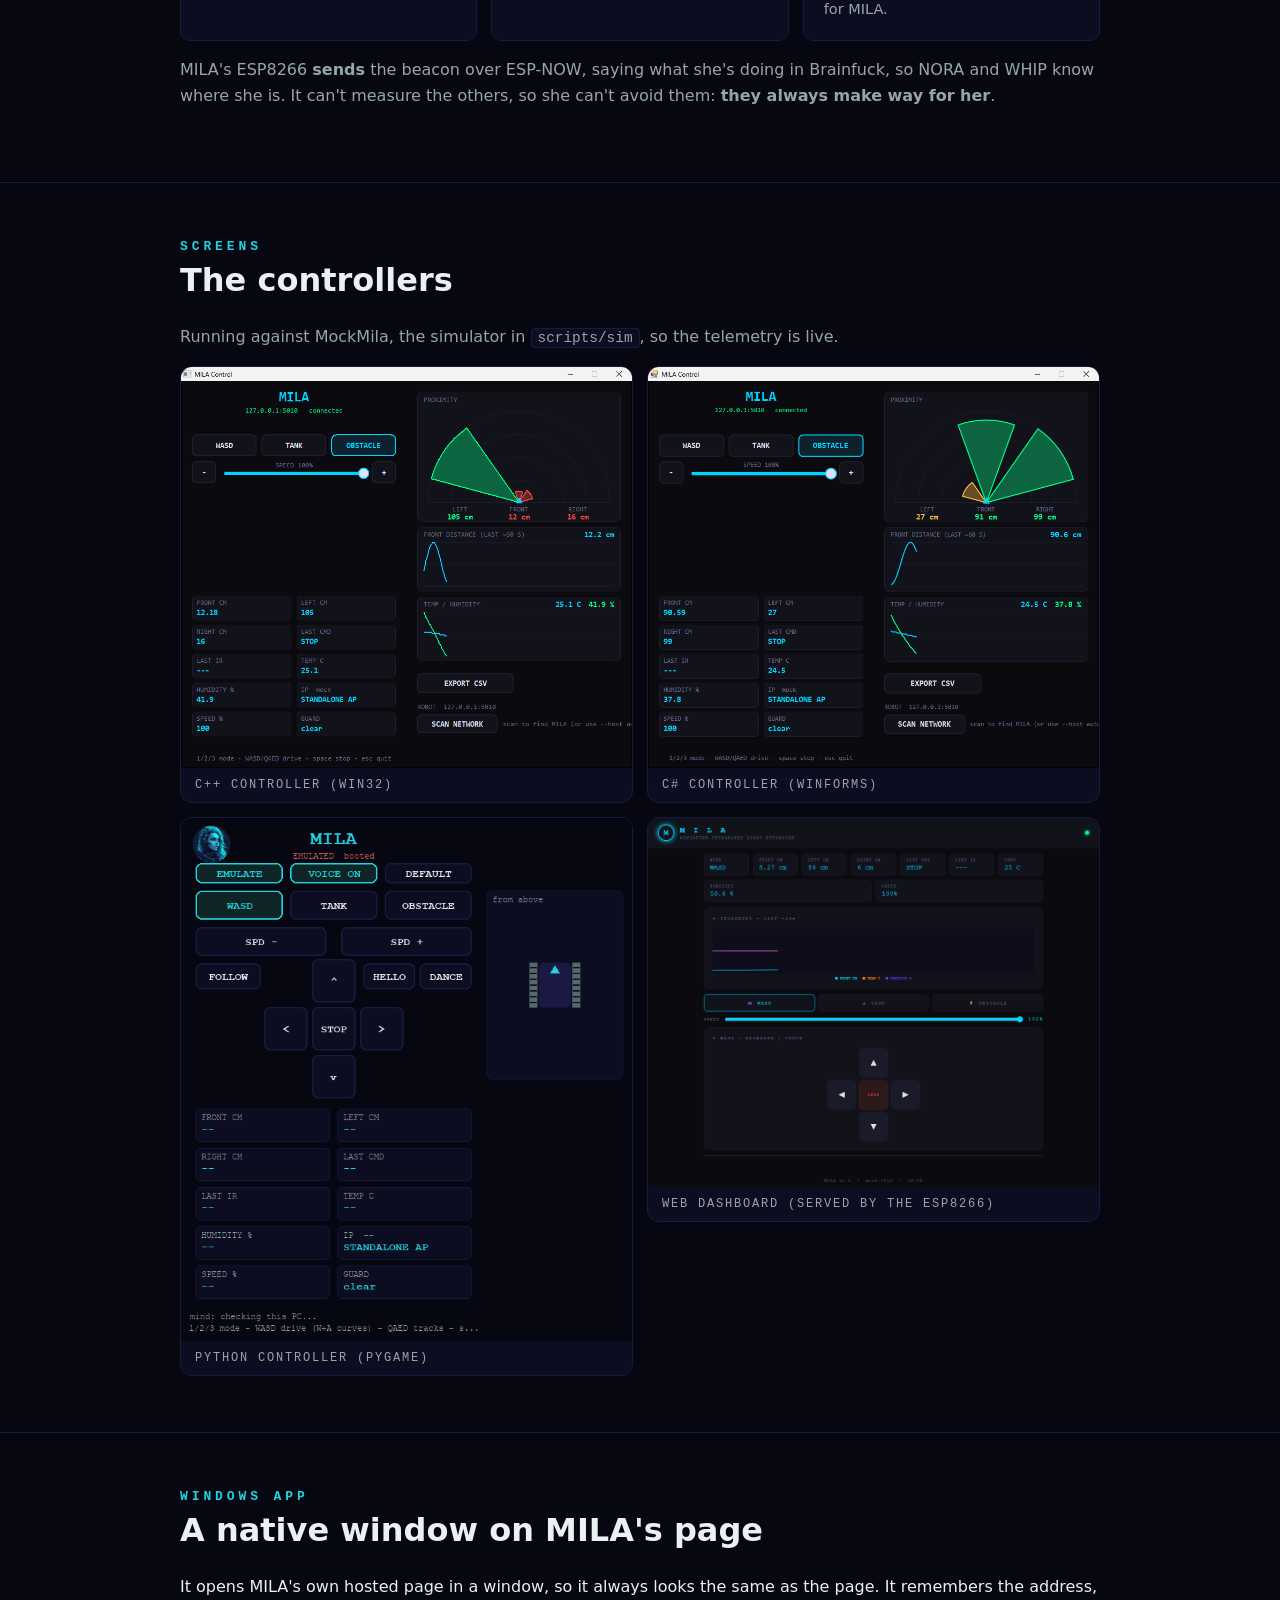
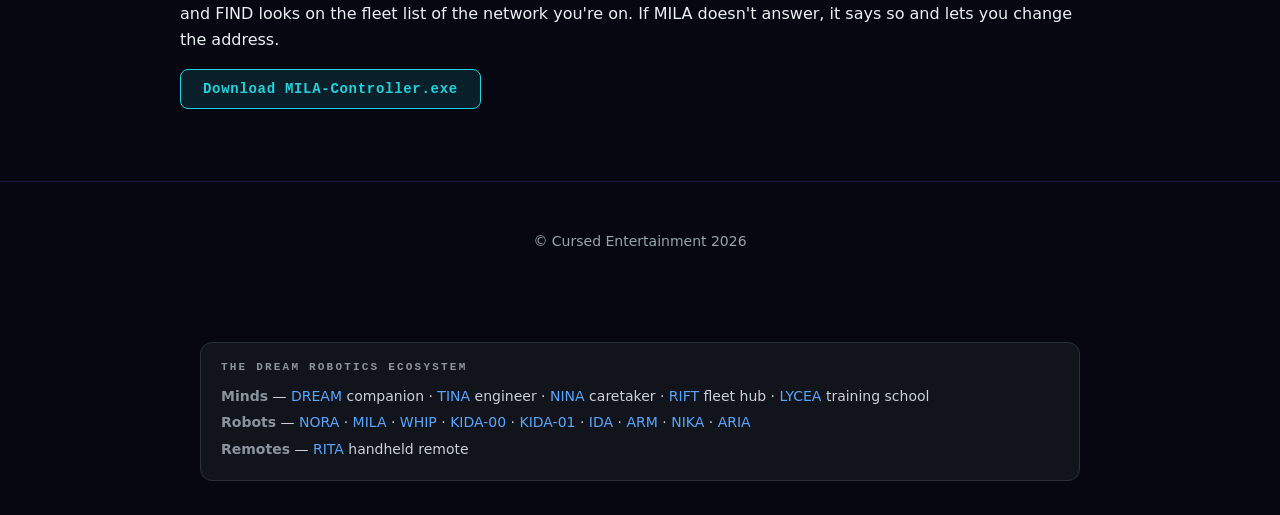
==== commit e02a3748: "Sites: one shared footer, from RIFT's site, with the SynthWomb logo Co-Authored-By: Claude Opus 5.5 " ====
--- a/index.html
+++ b/index.html
@@ -351,31 +351,8 @@
 
 </main>
 
-<footer>
-  <div class="wrap">
-    <div class="links">
-      <a href="https://github.com/CursedPrograms/MILA">GitHub</a>
-      <a href="https://x.com/NorowaretaGemu">X: @NorowaretaGemu</a>
-      <a href="https://cursed-entertainment.itch.io/">itch.io</a>
-      <a href="https://ko-fi.com/cursedentertainment">Ko-fi</a>
-      <a href="https://github.com/CursedPrograms/MILA/blob/main/LICENSE">MIT License</a>
-    </div>
-
-    <div class="logos">
-      <a href="https://ko-fi.com/cursedentertainment">
-        <img src="https://ko-fi.com/img/githubbutton_sm.svg" alt="Support Cursed Entertainment on Ko-fi" width="180" loading="lazy">
-      </a>
-      <a href="https://cursed-entertainment.itch.io/">
-        <img src="https://github.com/CursedPrograms/cursedentertainment/raw/main/images/logos/logo-wide-grey.png" alt="Cursed Entertainment" width="250" loading="lazy">
-      </a>
-      <a href="https://github.com/SynthWomb">
-        <img src="https://github.com/SynthWomb/synth.womb/blob/main/logos/synthwomb07.png?raw=true" alt="SynthWomb" width="200" loading="lazy">
-      </a>
-    </div>
-
-    <div>&copy; Cursed Entertainment 2026</div>
-  </div>
-</footer>
+<footer id="site-footer">&copy; Cursed Entertainment 2026</footer>
+<script src="https://cursedprograms.github.io/RIFT/site/footer.js"></script>
 
 <!-- DREAM-ECOSYSTEM:START -->
 <section class="eco">
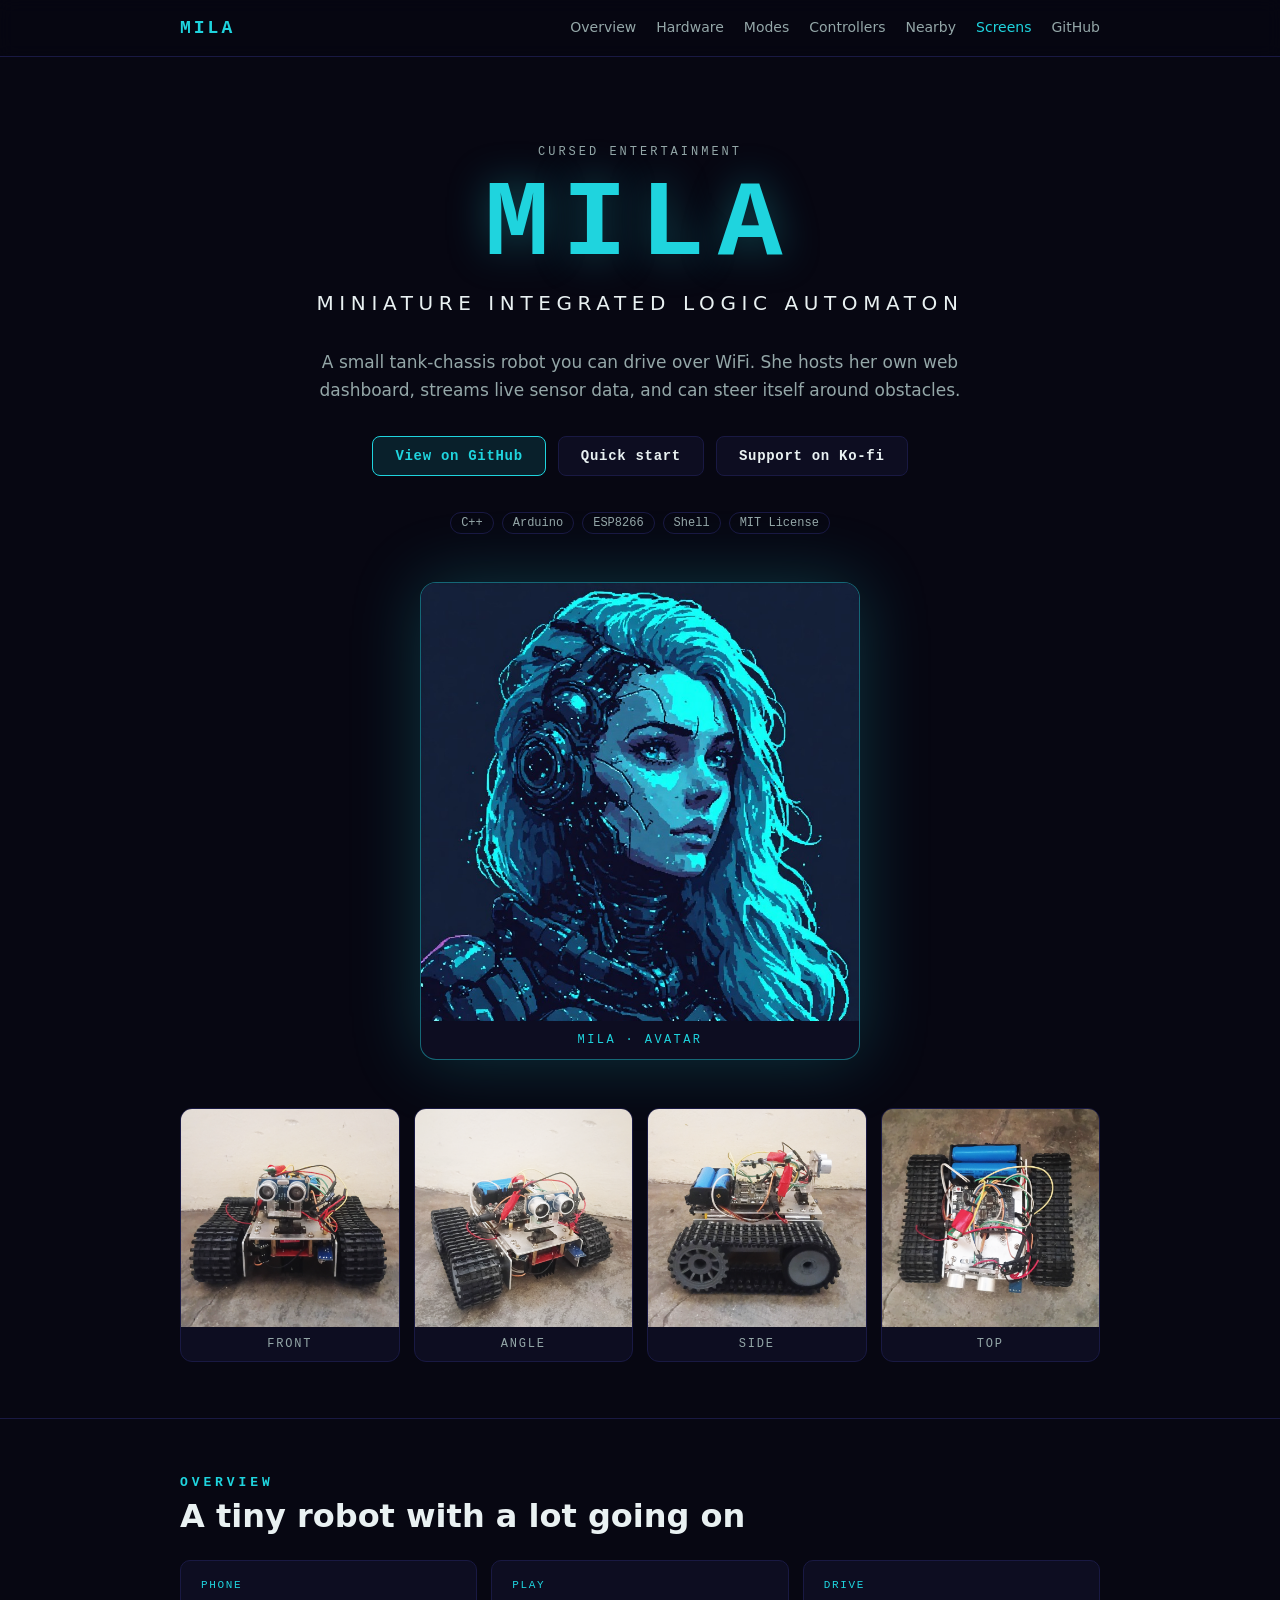
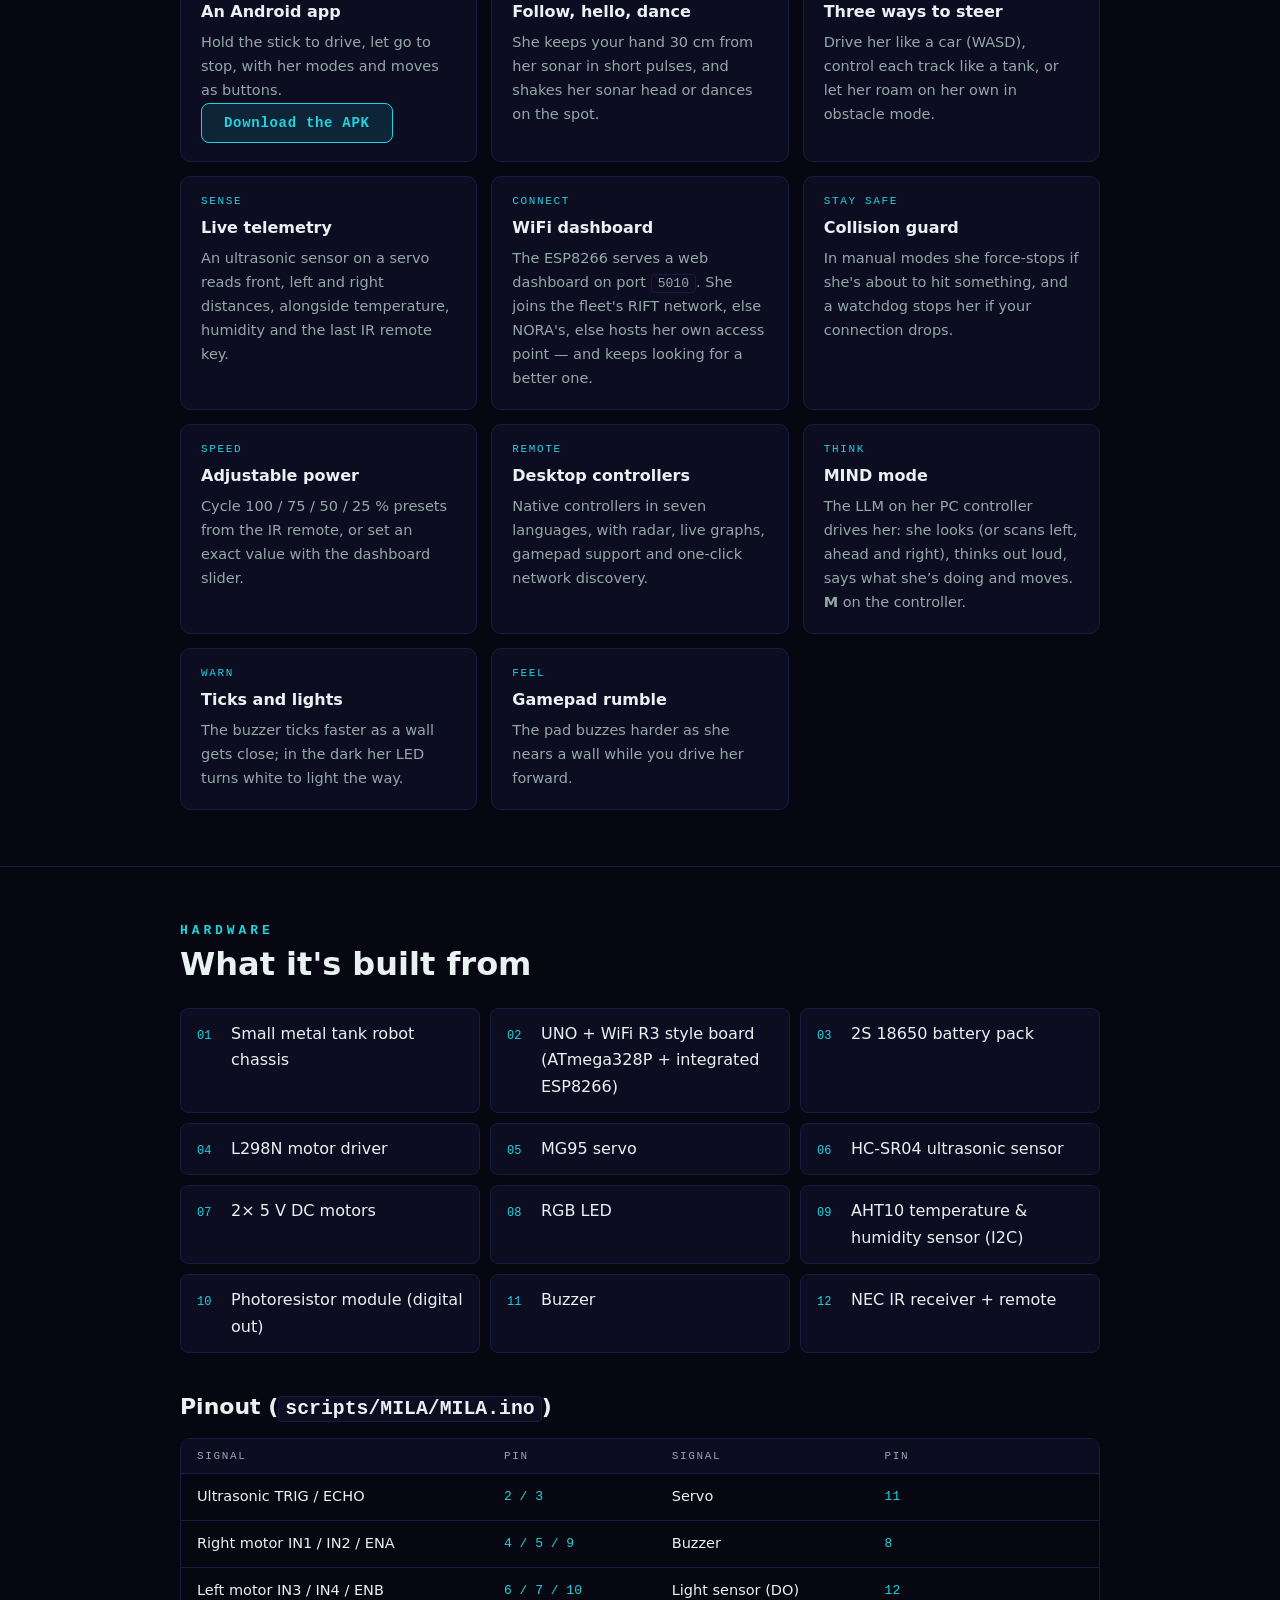
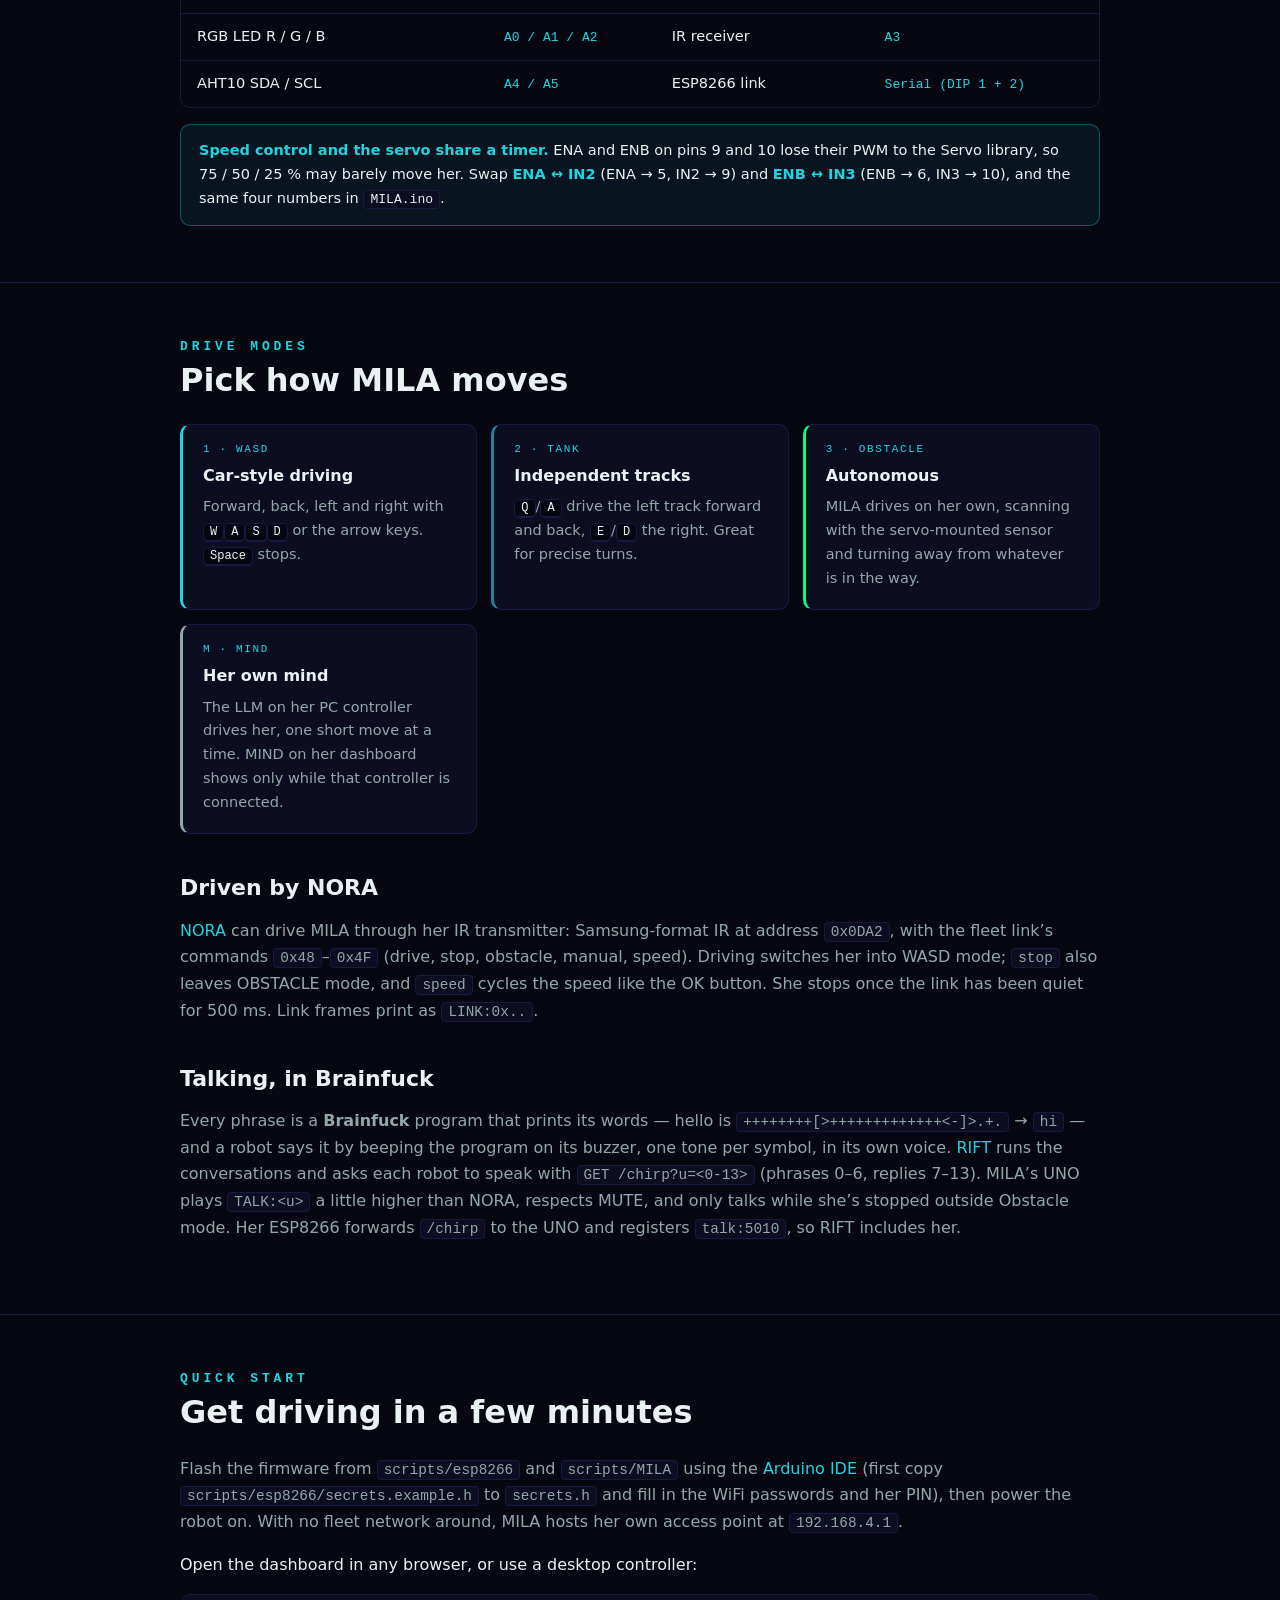
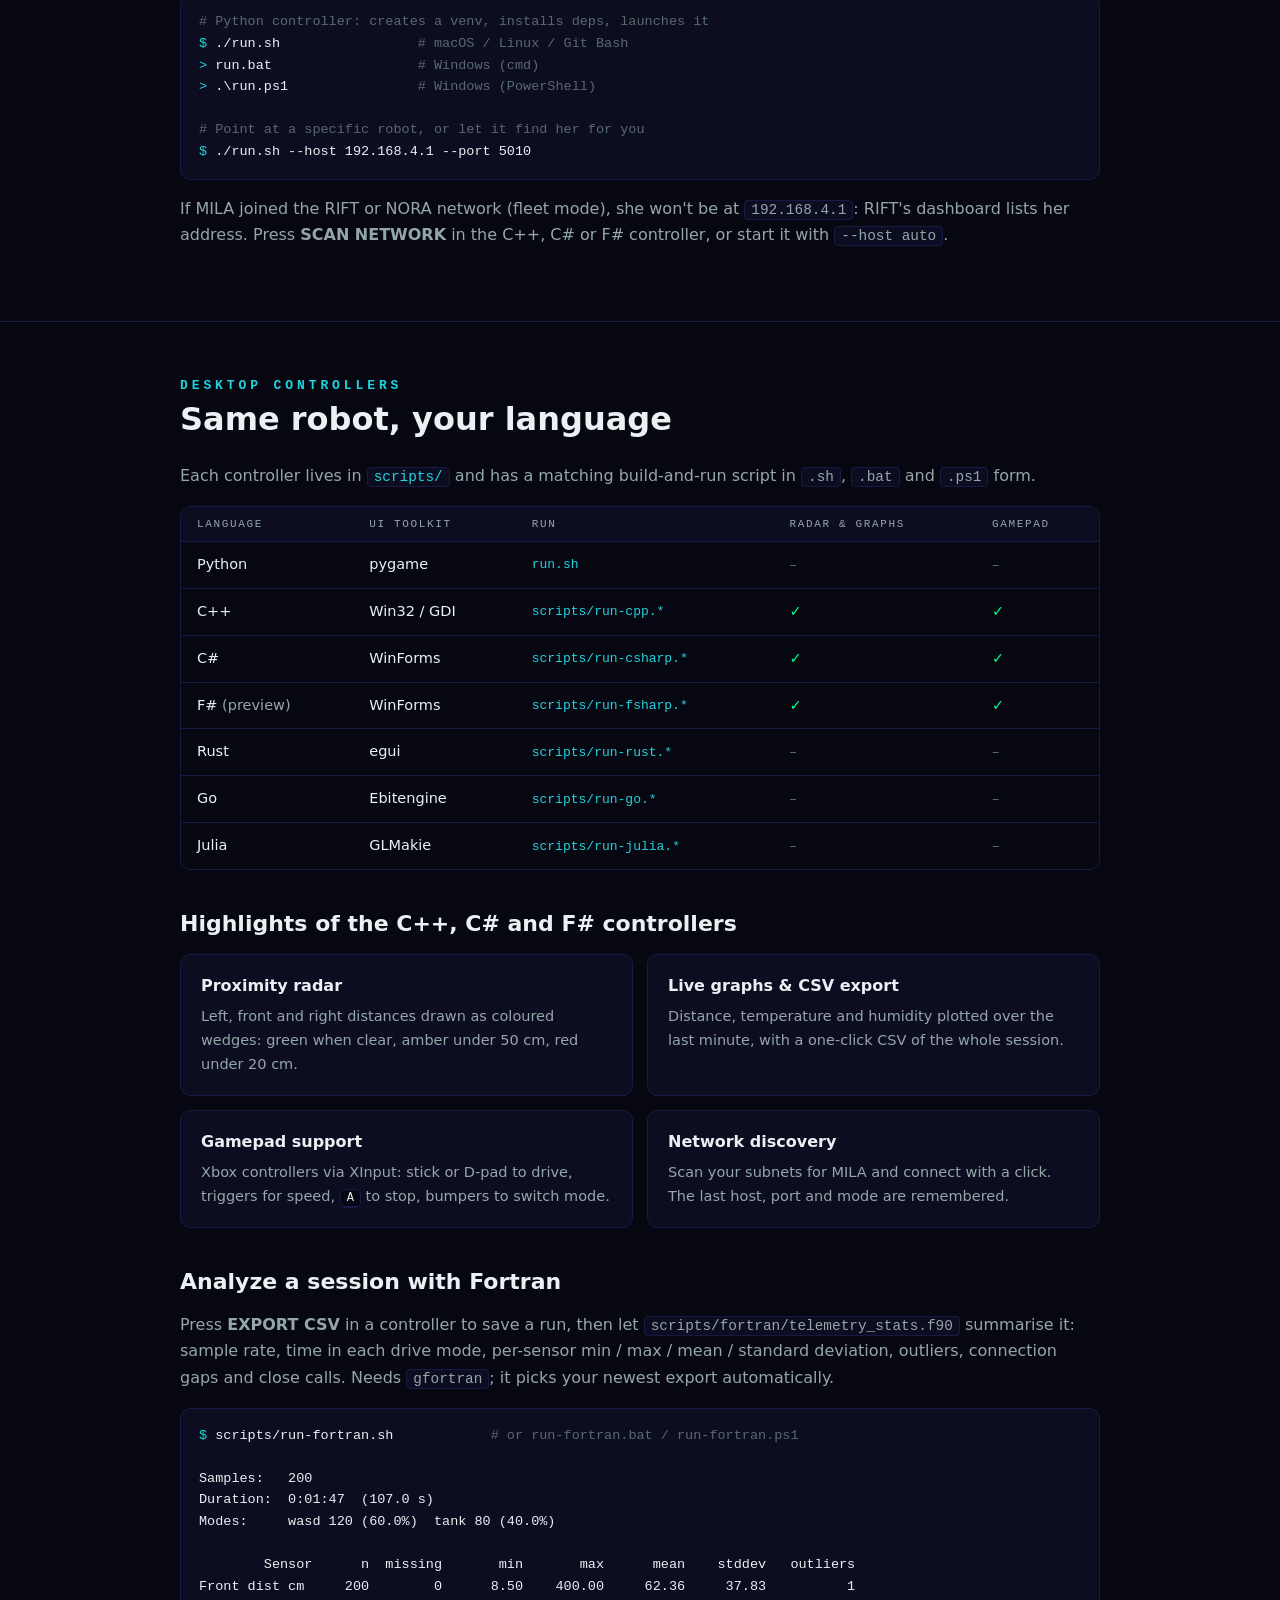
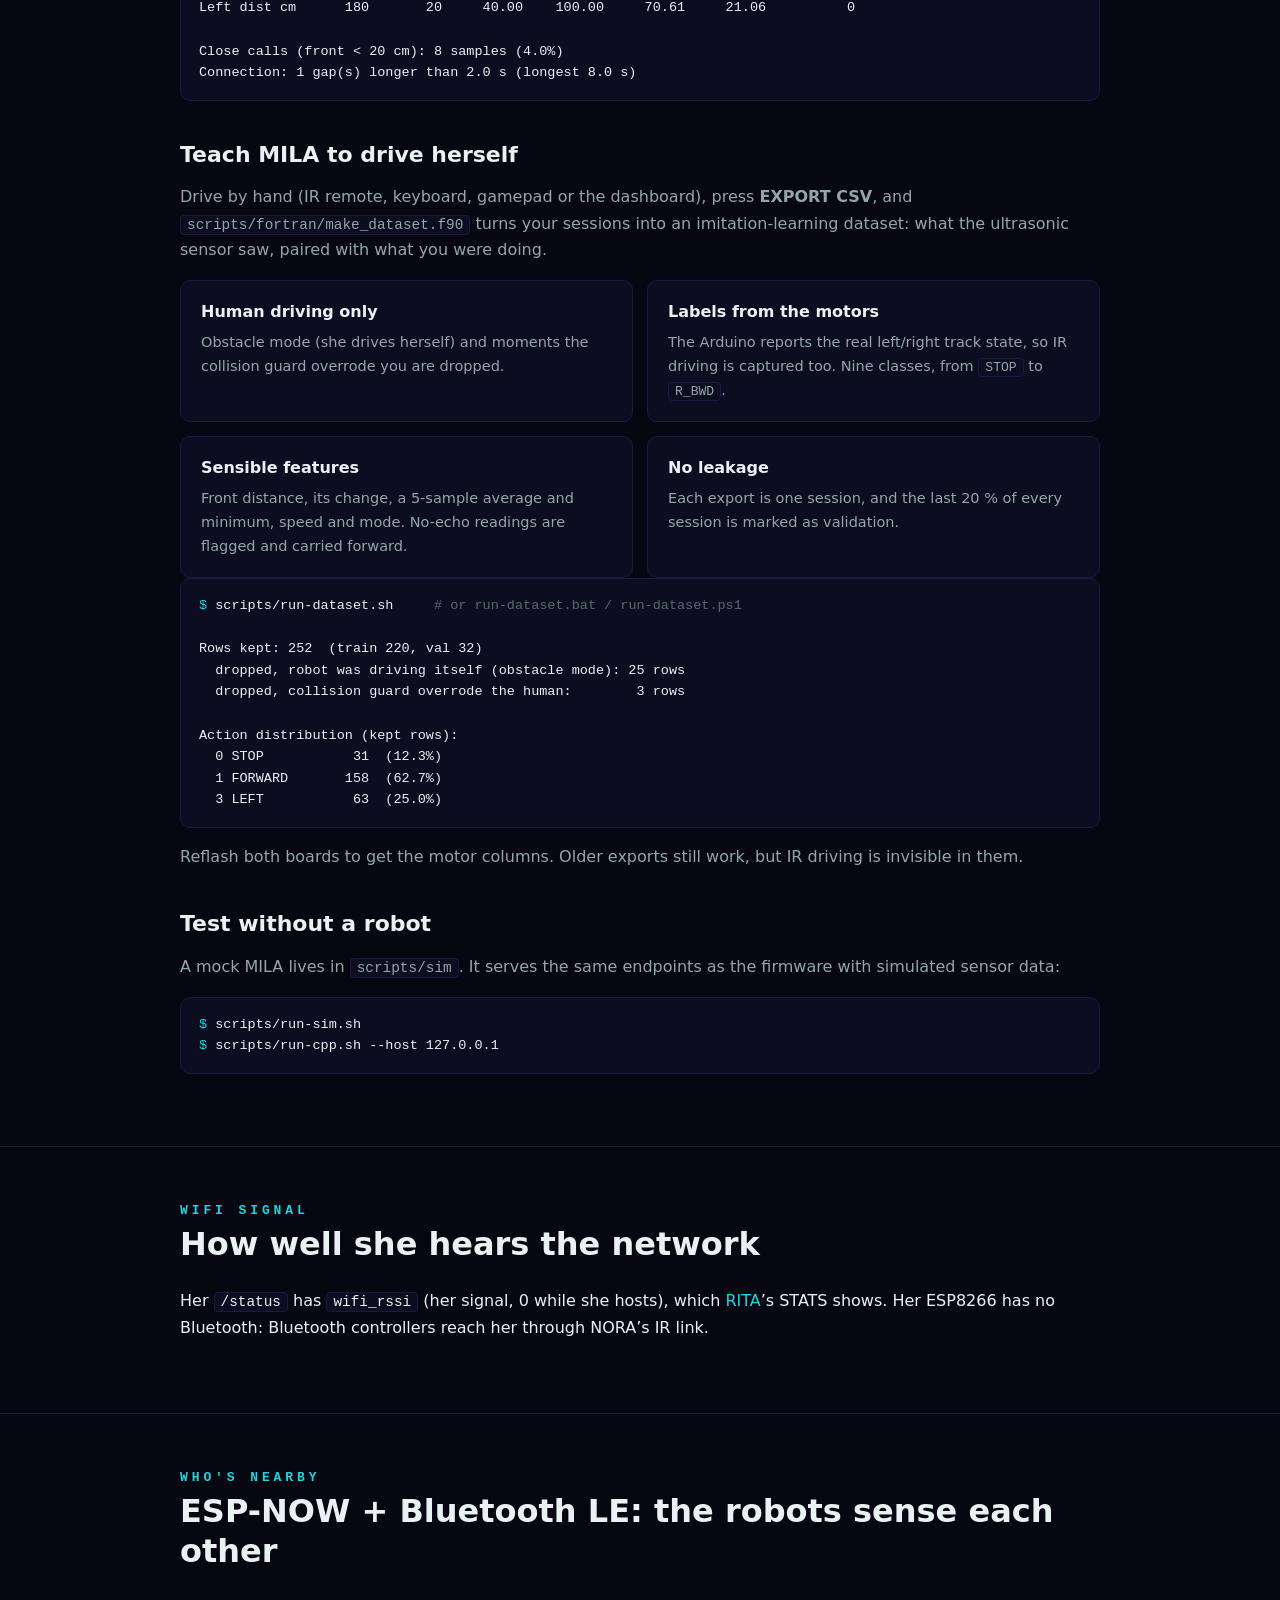
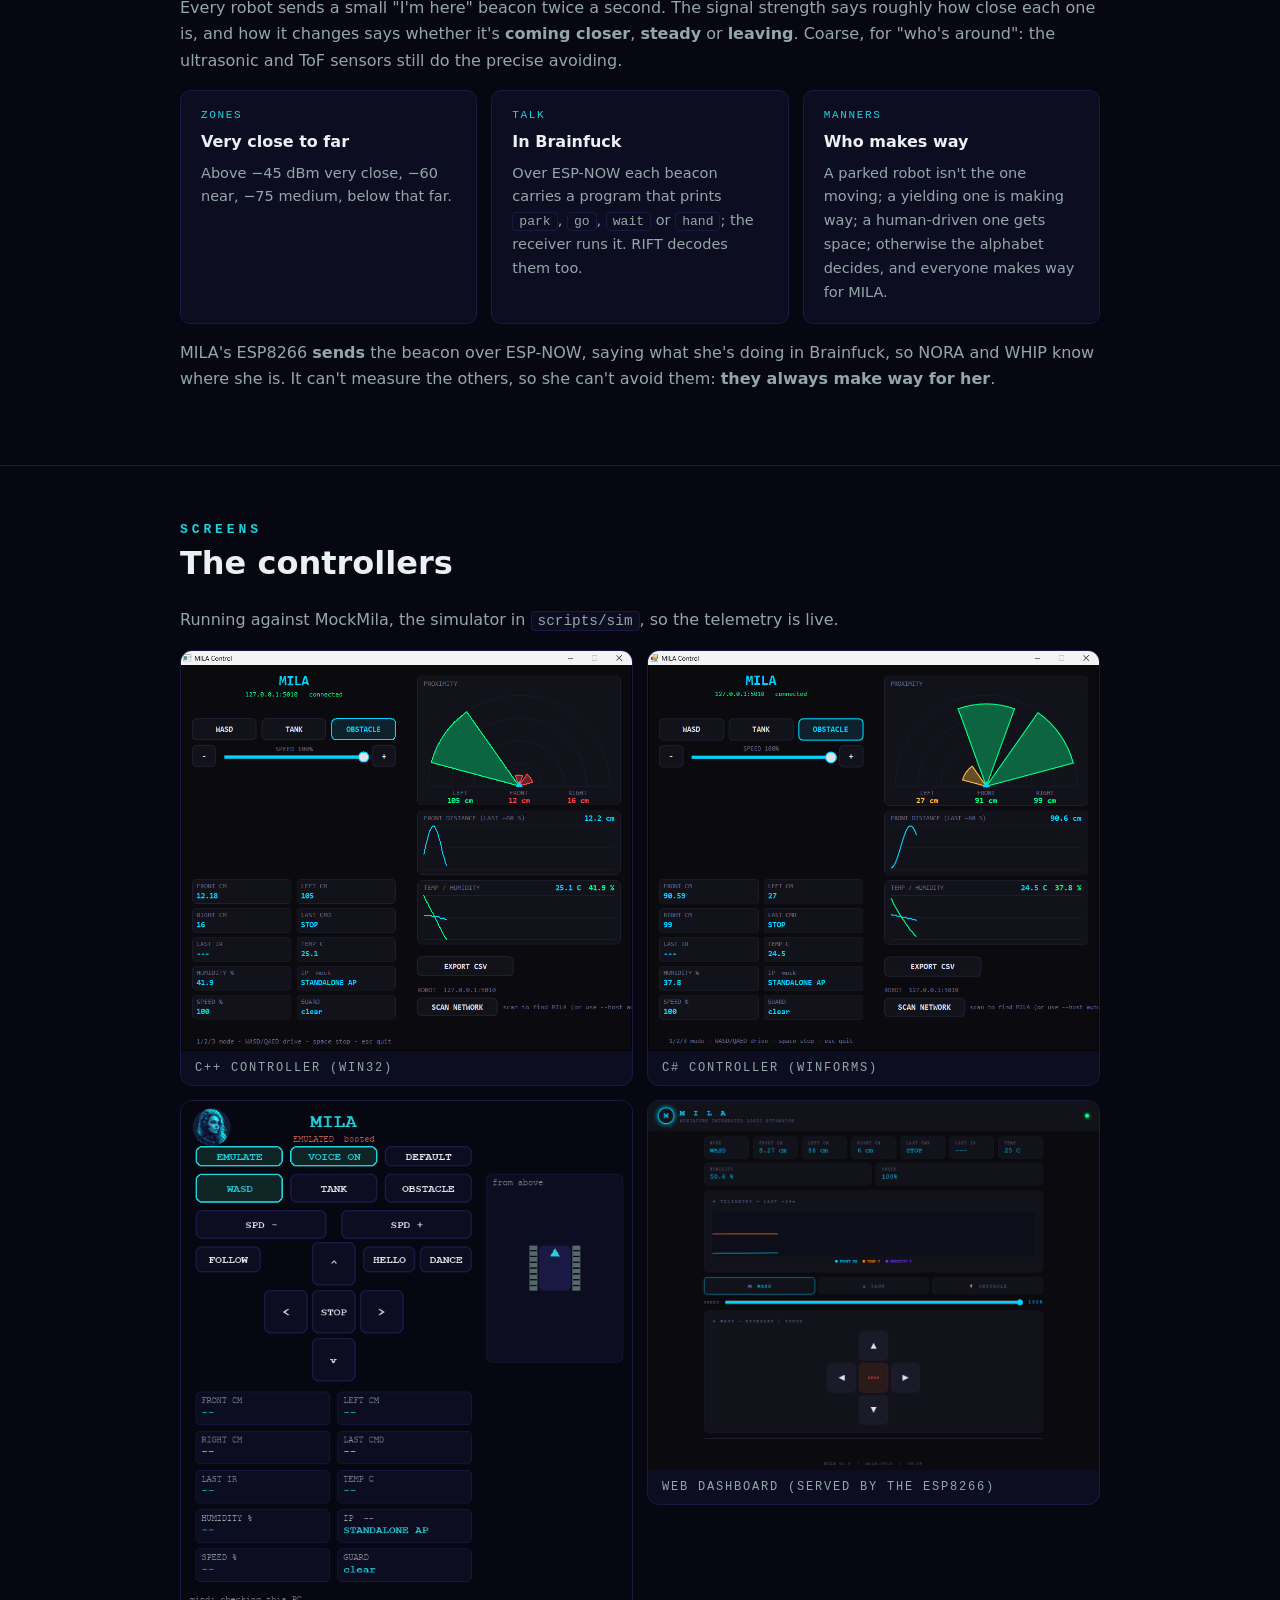
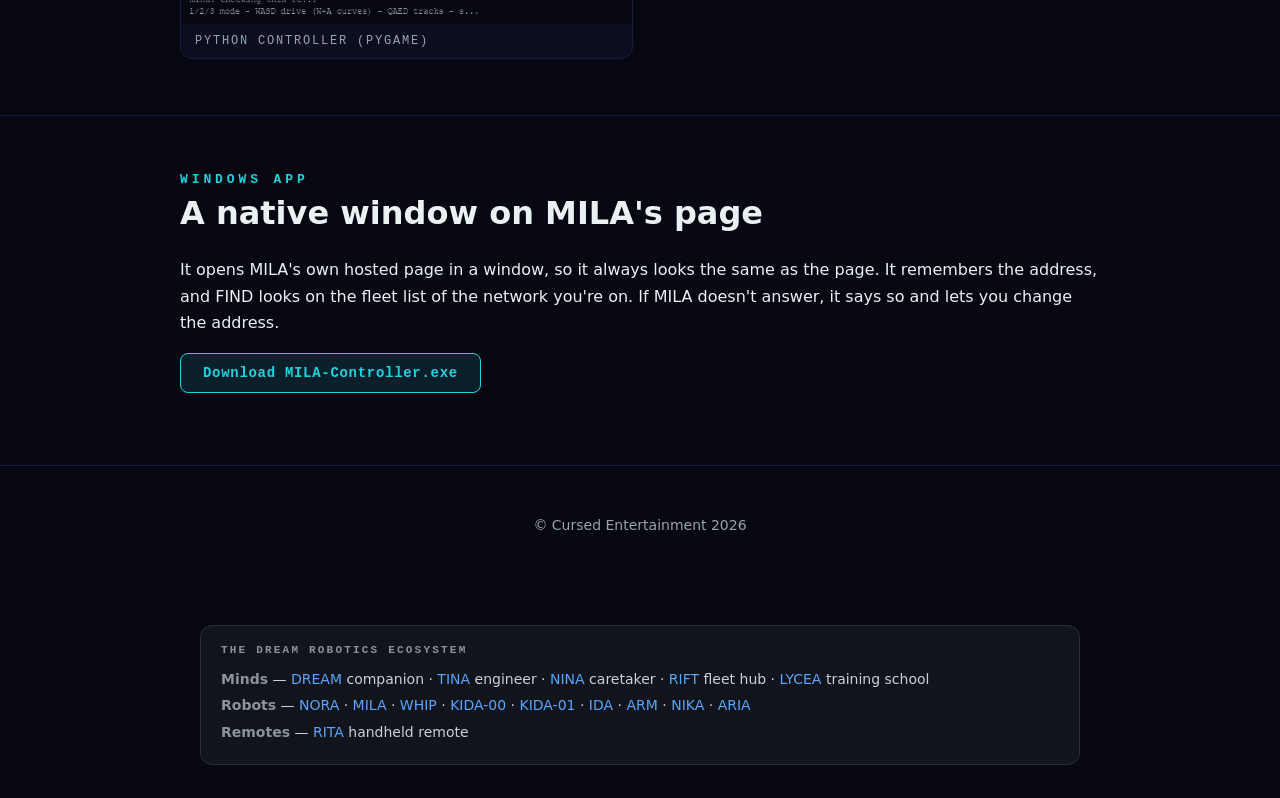
==== commit 2d72e934: "APK download on the README and page Co-Authored-By: Claude Opus 5.5 <noreply@anthropic.com>" ====
--- a/index.html
+++ b/index.html
@@ -27,7 +27,7 @@
       <li><a href="#controllers">Controllers</a></li>
       <li><a href="#near">Nearby</a></li>
       <li><a href="#screens">Screens</a></li>
-      <li><a href="https://github.com/CursedPrograms/MILA">GitHub</a></li>
+      <li><a href="https://github.com/CursedPrograms/MILA-Robot-v00">GitHub</a></li>
     </ul>
   </div>
 </nav>
@@ -37,9 +37,9 @@
     <div class="eyebrow">Cursed Entertainment</div>
     <h1>MILA</h1>
     <p class="tagline">Miniature Integrated Logic Automaton</p>
-    <p class="lede">A small tank-chassis robot you can drive over WiFi. It hosts its own web dashboard, streams live sensor data, and can steer itself around obstacles.</p>
+    <p class="lede">A small tank-chassis robot you can drive over WiFi. She hosts her own web dashboard, streams live sensor data, and can steer itself around obstacles.</p>
     <div class="cta">
-      <a class="btn primary" href="https://github.com/CursedPrograms/MILA">View on GitHub</a>
+      <a class="btn primary" href="https://github.com/CursedPrograms/MILA-Robot-v00">View on GitHub</a>
       <a class="btn" href="#quickstart">Quick start</a>
       <a class="btn" href="https://ko-fi.com/cursedentertainment">Support on Ko-fi</a>
     </div>
@@ -78,7 +78,6 @@
 </header>
 
 <main>
-
 <section id="overview">
   <div class="wrap">
     <h2>Overview</h2>
@@ -88,6 +87,7 @@
         <span class="k">Phone</span>
         <h4>An Android app</h4>
         <p>Hold the stick to drive, let go to stop, with her modes and moves as buttons.</p>
+        <p><a class="btn primary" href="https://github.com/CursedPrograms/MILA-Robot-v00/raw/main/Android%20App/apk/MILA-debug-2026-10-30.apk">Download the APK</a></p>
       </div>
       <div class="card">
         <span class="k">Play</span>
@@ -97,7 +97,7 @@
       <div class="card">
         <span class="k">Drive</span>
         <h4>Three ways to steer</h4>
-        <p>Drive it like a car (WASD), control each track like a tank, or let it roam on its own in obstacle mode.</p>
+        <p>Drive her like a car (WASD), control each track like a tank, or let her roam on her own in obstacle mode.</p>
       </div>
       <div class="card">
         <span class="k">Sense</span>
@@ -112,7 +112,7 @@
       <div class="card">
         <span class="k">Stay safe</span>
         <h4>Collision guard</h4>
-        <p>In manual modes the robot force-stops if it's about to hit something, and a watchdog stops it if your connection drops.</p>
+        <p>In manual modes she force-stops if she's about to hit something, and a watchdog stops her if your connection drops.</p>
       </div>
       <div class="card">
         <span class="k">Speed</span>
@@ -300,6 +300,14 @@
   </div>
 </section>
 
+<section id="signal">
+  <div class="wrap">
+    <h2>WiFi signal</h2>
+    <h3 class="title">How well she hears the network</h3>
+    <p>Her <code>/status</code> has <code>wifi_rssi</code> (her signal, 0 while she hosts), which <a href="https://cursedprograms.github.io/RITA/">RITA</a>&rsquo;s STATS shows. Her ESP8266 has no Bluetooth: Bluetooth controllers reach her through NORA&rsquo;s IR link.</p>
+  </div>
+</section>
+
 <section id="near">
   <div class="wrap">
     <h2>Who's nearby</h2>
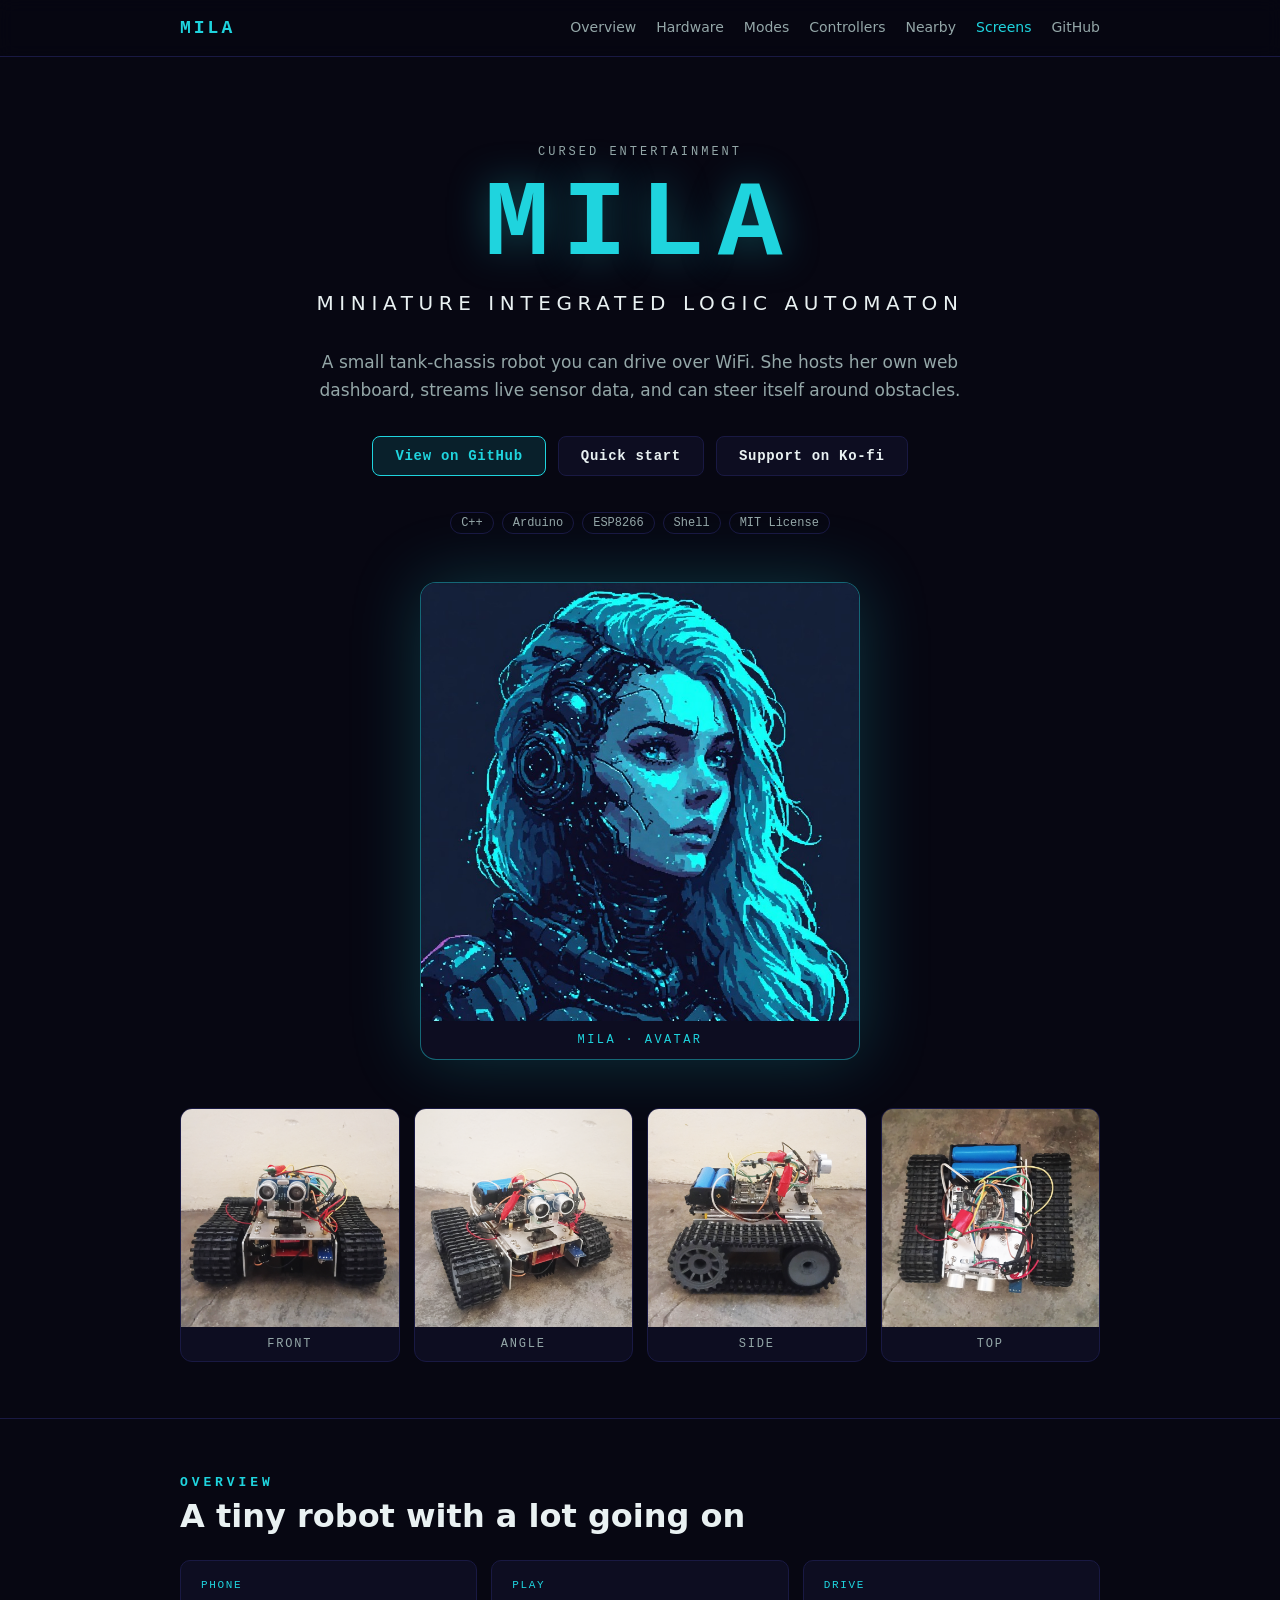
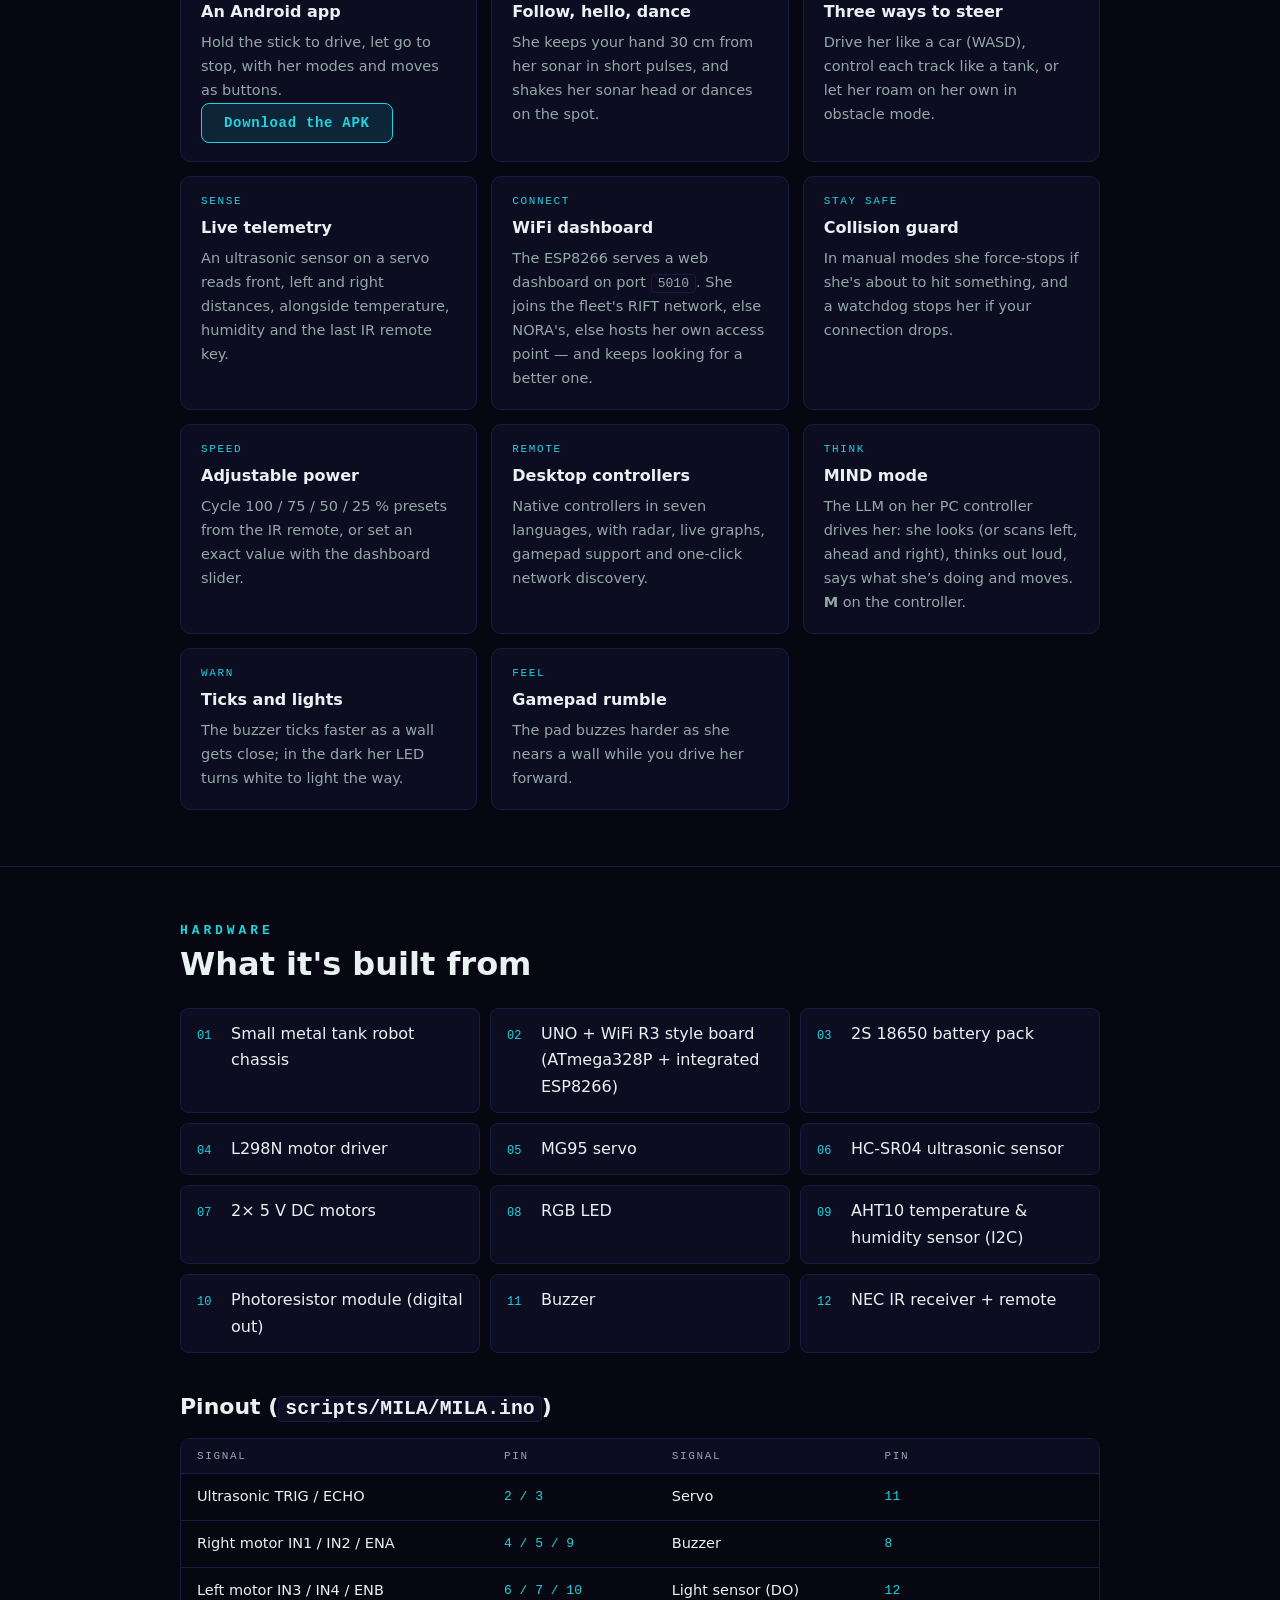
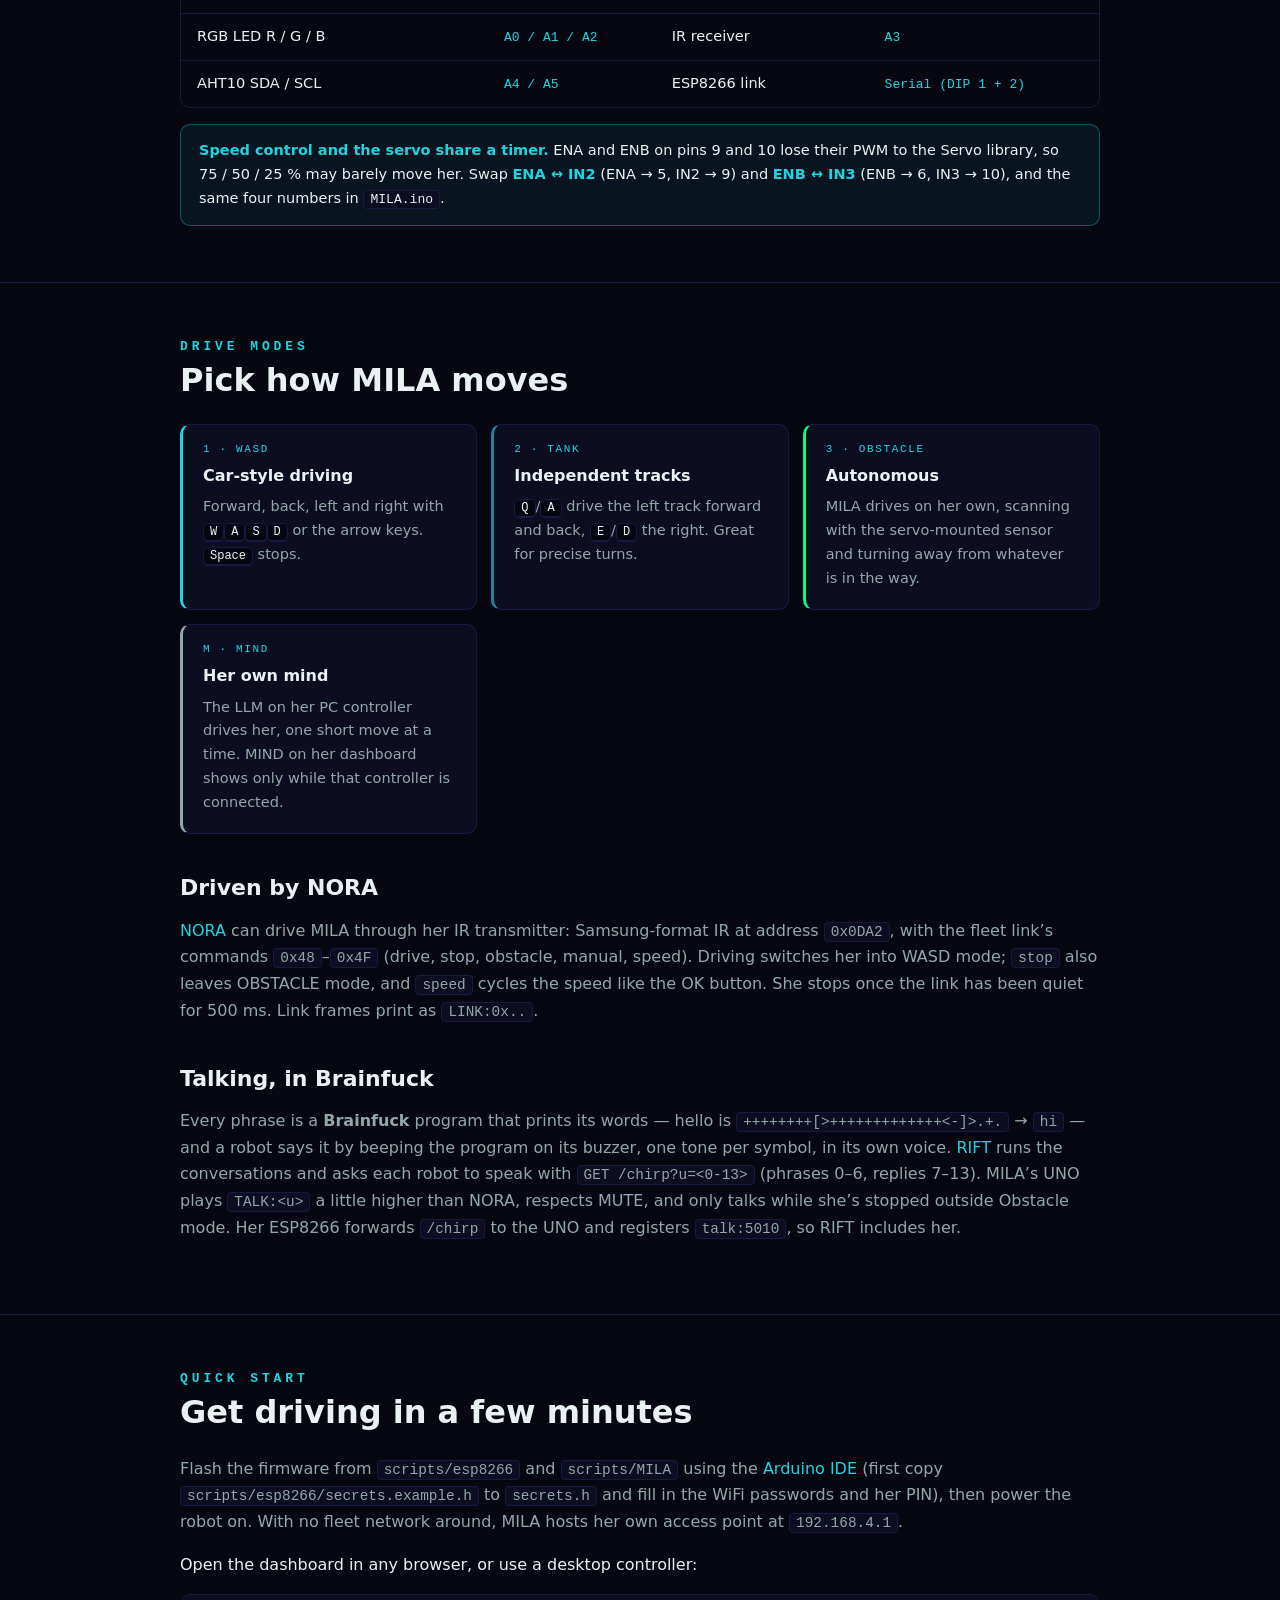
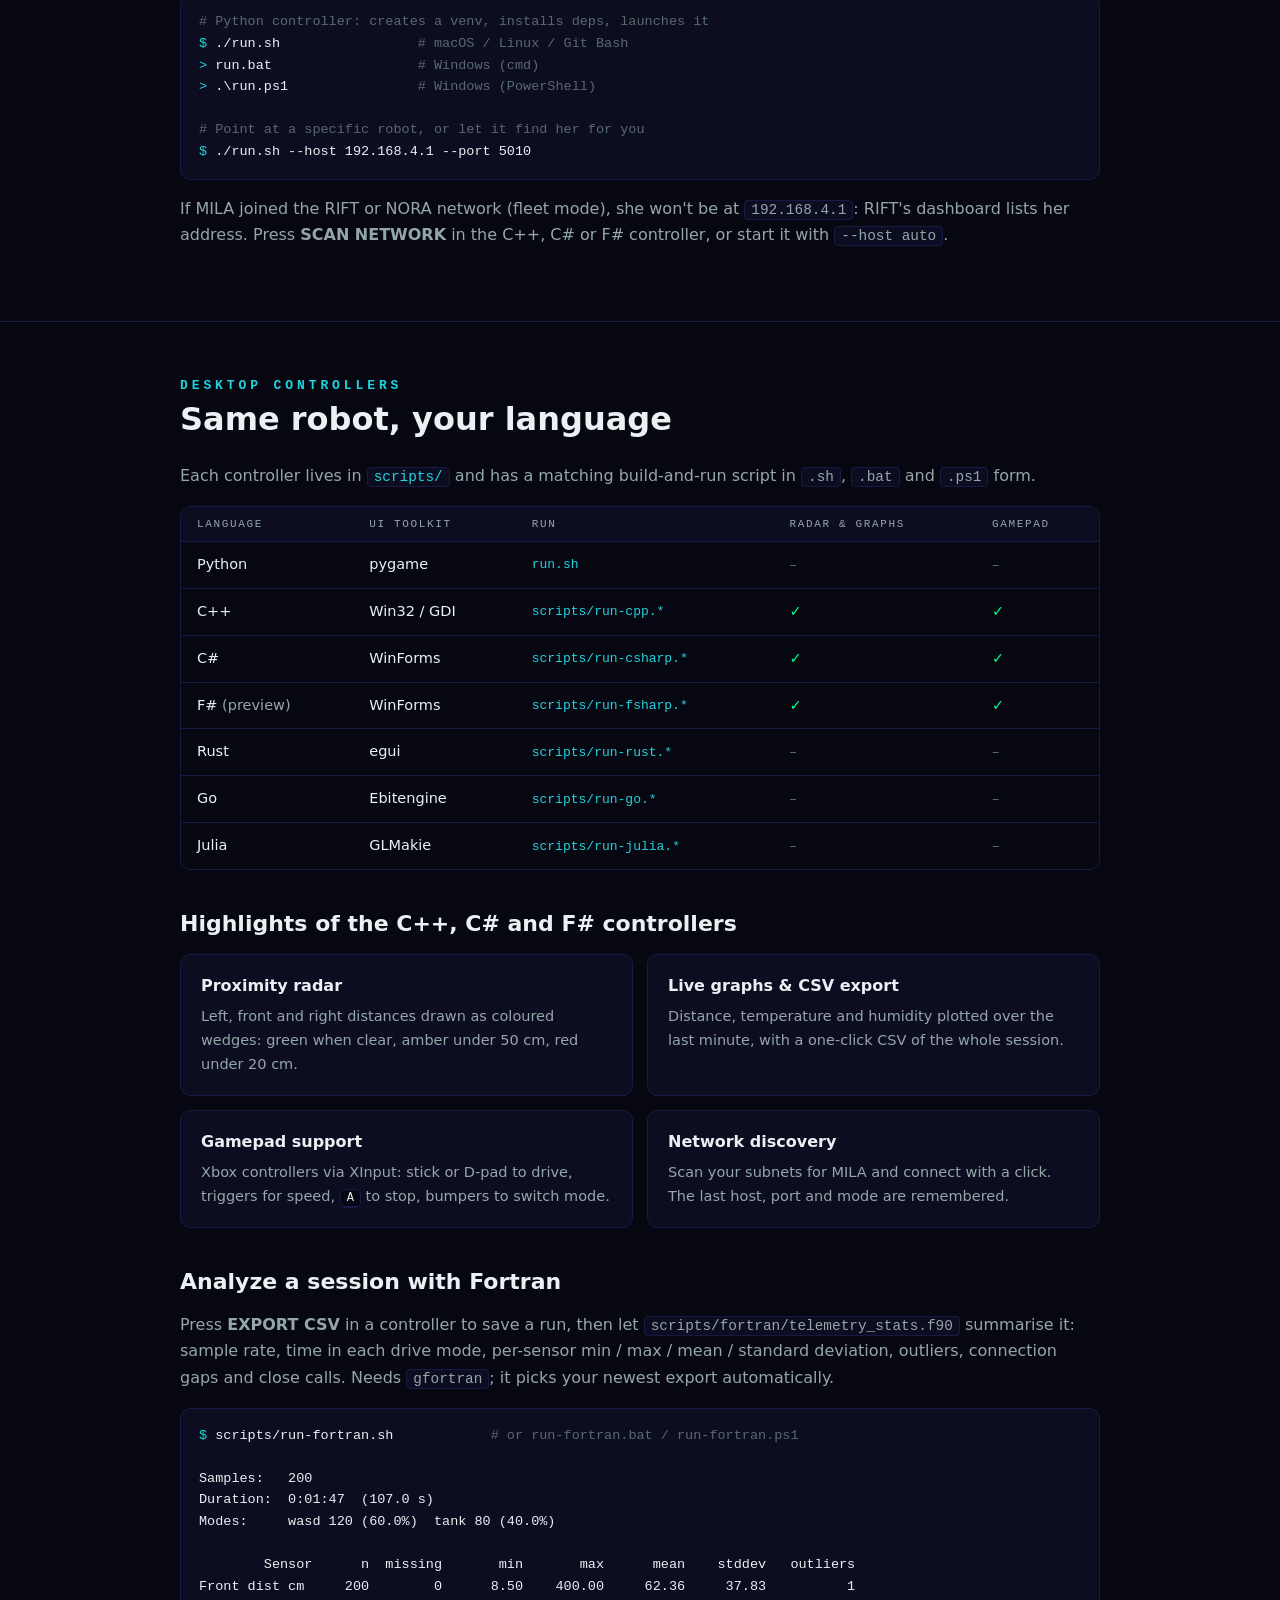
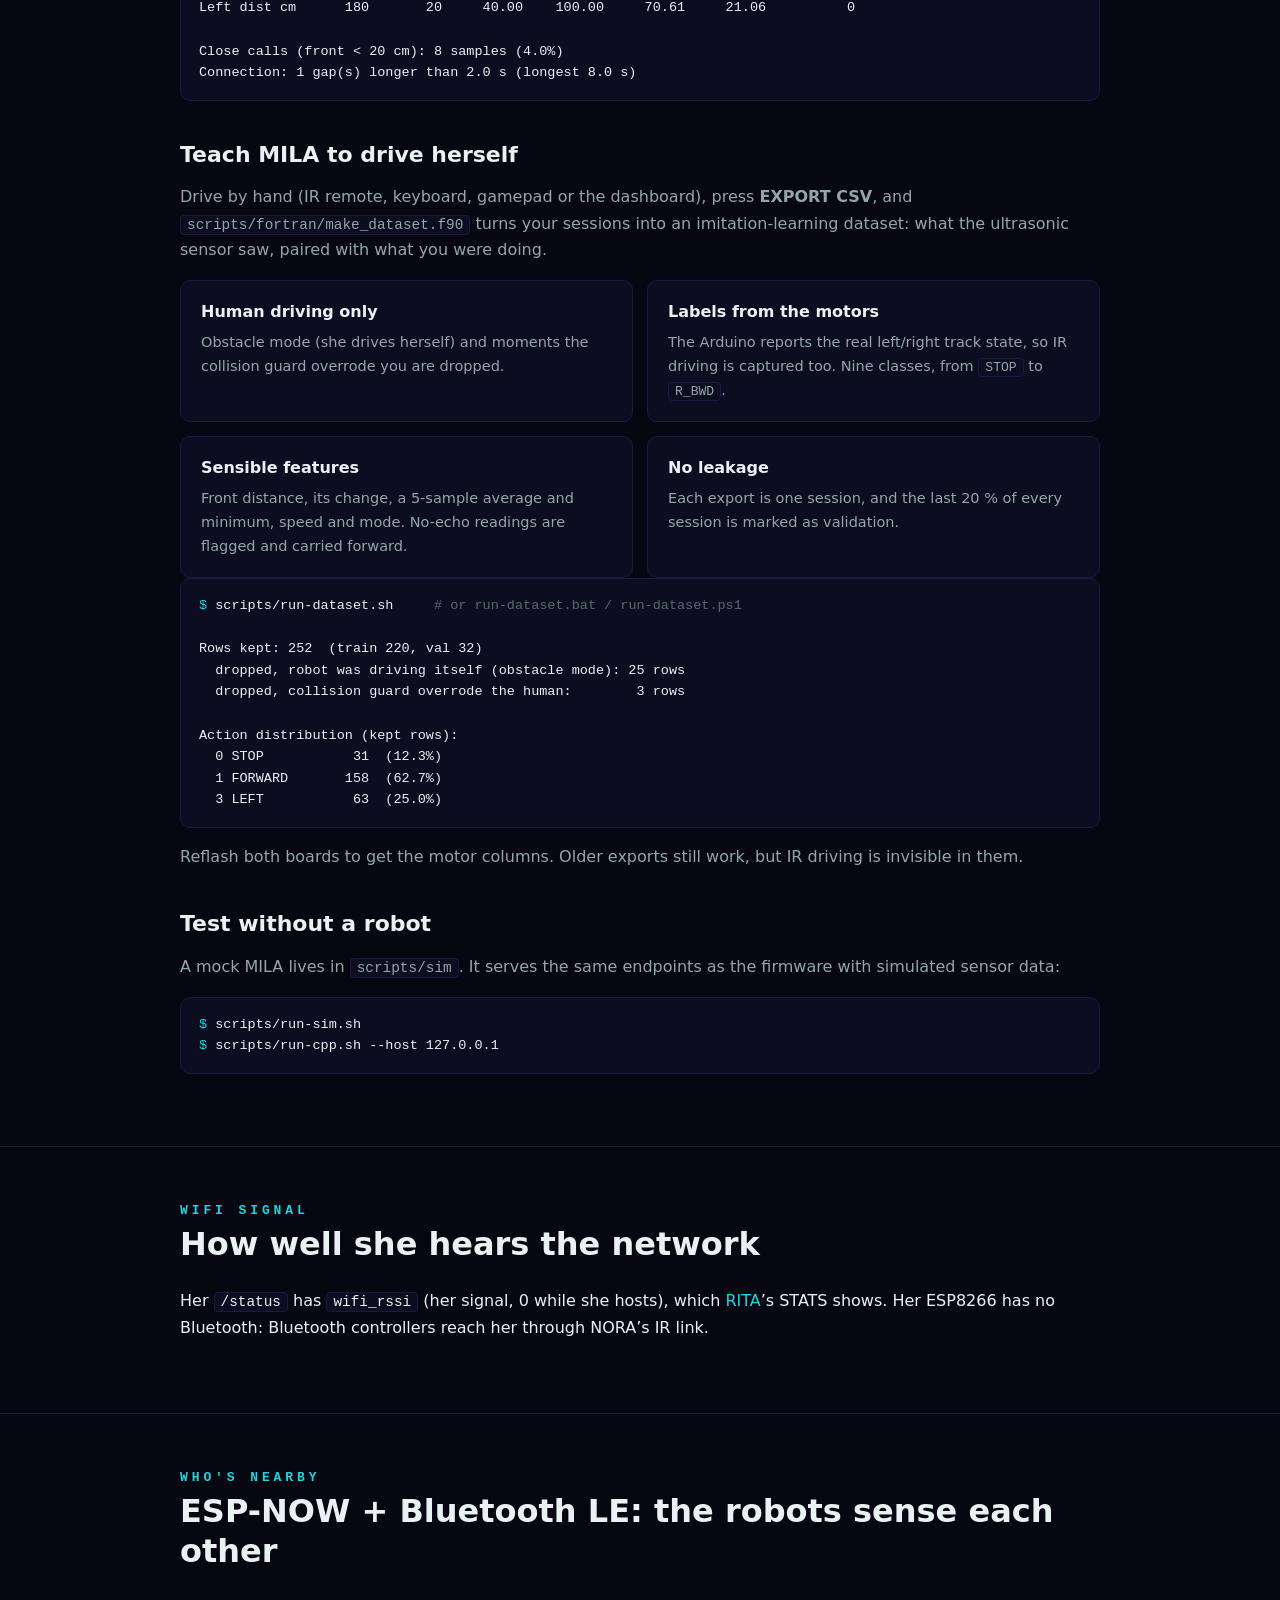
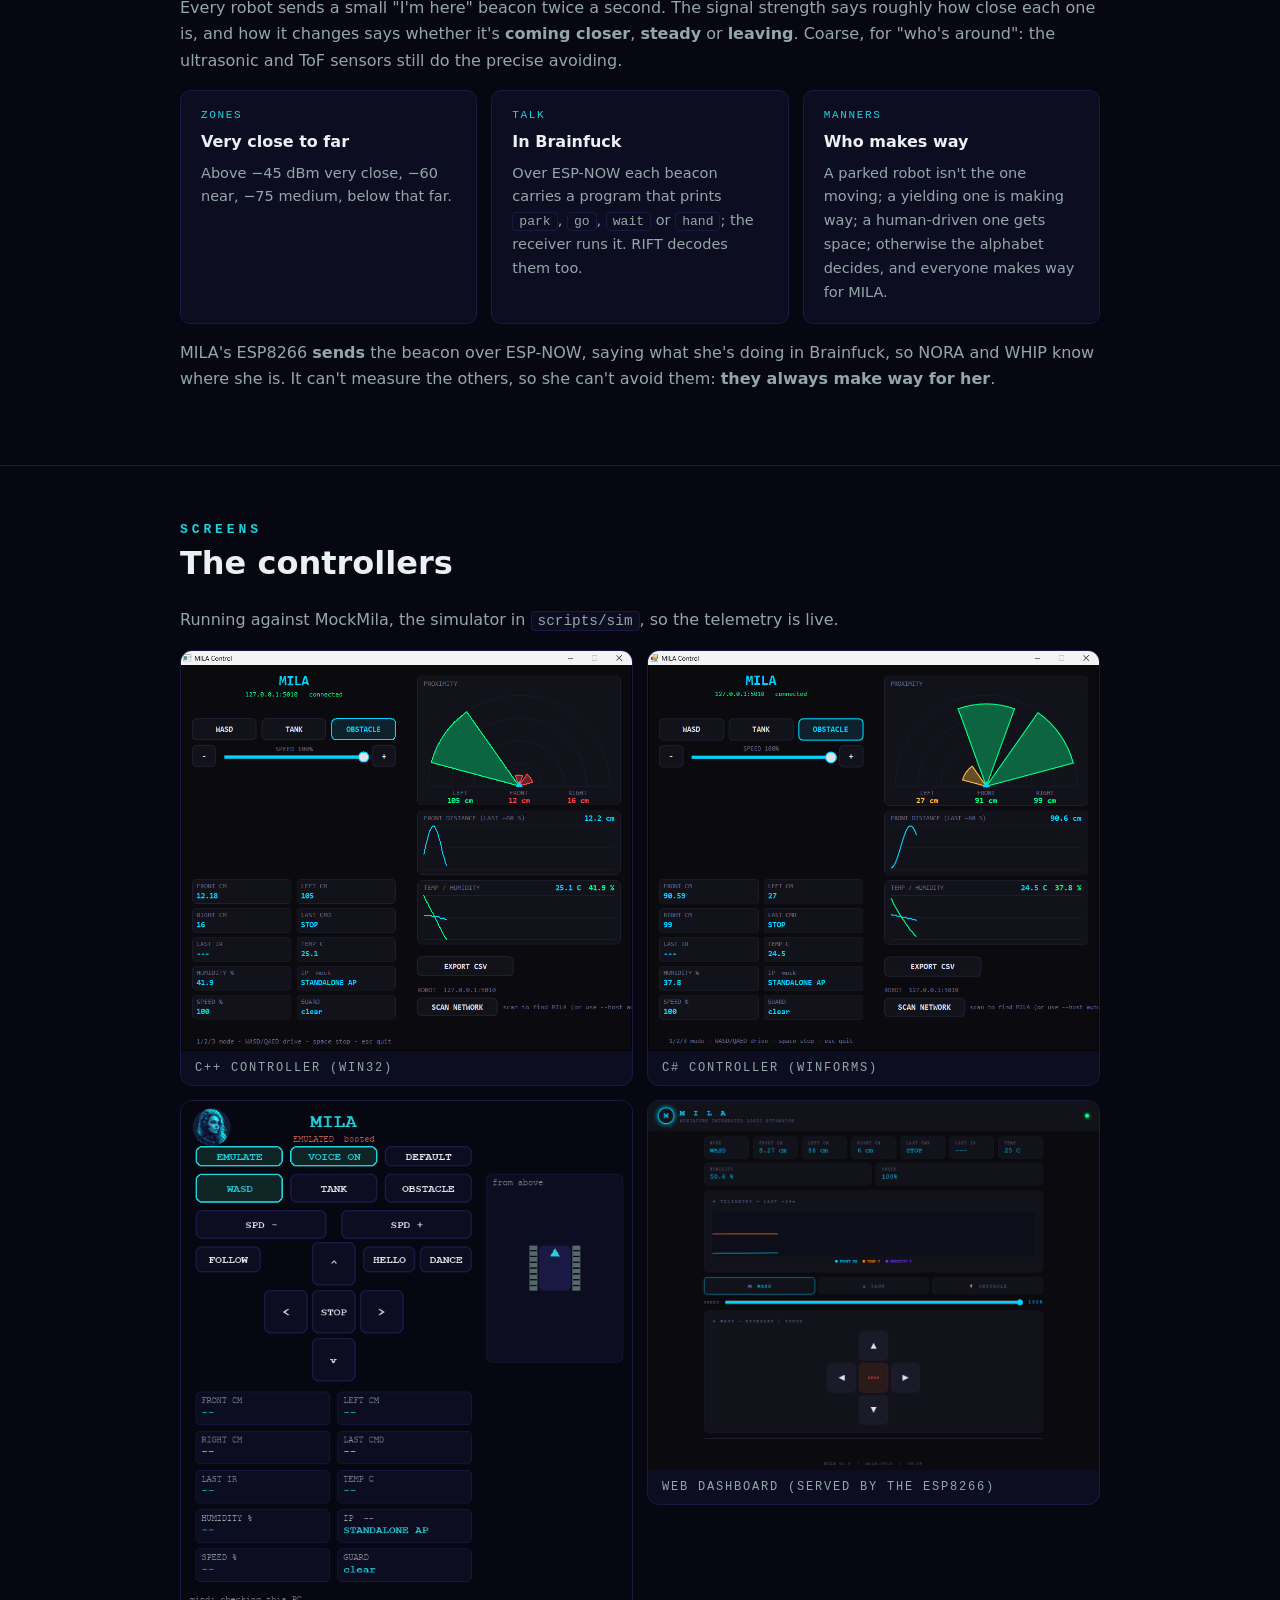
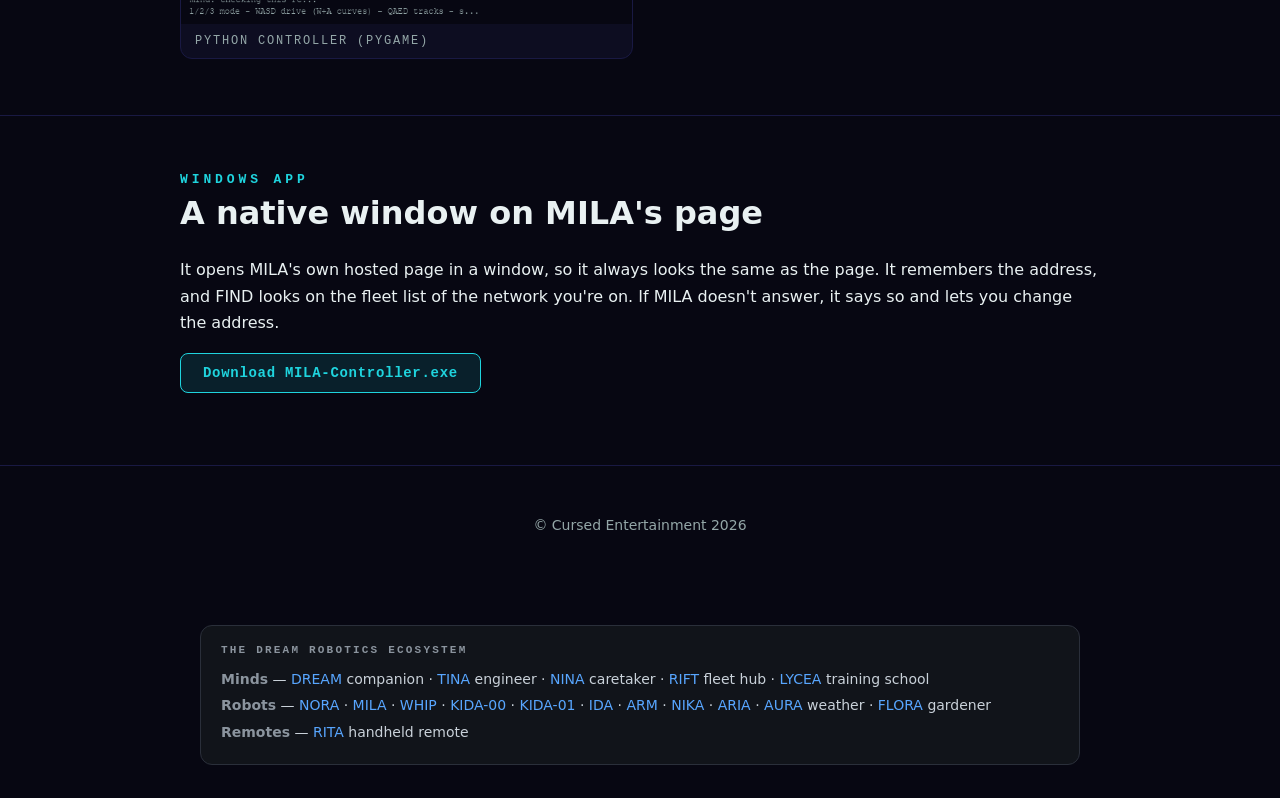
==== commit c0678c2f: "AURA (weather) and FLORA (gardener) join the fleet: README avatars, ecosystem list, site Co-Authored" ====
--- a/index.html
+++ b/index.html
@@ -366,7 +366,7 @@
 <section class="eco">
   <div class="eco-title">The DREAM Robotics ecosystem</div>
   <div><strong>Minds</strong> — <a href="https://cursedprograms.github.io/DREAM/">DREAM</a> companion · <a href="https://cursedprograms.github.io/TINA/">TINA</a> engineer · <a href="https://cursedprograms.github.io/NINA/">NINA</a> caretaker · <a href="https://cursedprograms.github.io/RIFT/">RIFT</a> fleet hub · <a href="https://github.com/CursedPrograms/LYCEA">LYCEA</a> training school</div>
-  <div><strong>Robots</strong> — <a href="https://cursedprograms.github.io/NORA-Robot-v00/">NORA</a> · <a href="https://cursedprograms.github.io/MILA-Robot-v00/">MILA</a> · <a href="https://cursedprograms.github.io/WHIP-Robot-v00/">WHIP</a> · <a href="https://cursedprograms.github.io/KIDA-Robot-v00/">KIDA-00</a> · <a href="https://cursedprograms.github.io/KIDA-Robot-v01/">KIDA-01</a> · <a href="https://cursedprograms.github.io/IDA-Robot-v00/">IDA</a> · <a href="https://cursedprograms.github.io/ARM-Robot-v01/">ARM</a> · <a href="https://cursedprograms.github.io/NIKA-Robot-v00/">NIKA</a> · <a href="https://cursedprograms.github.io/ARIA-Robot-v00/">ARIA</a></div>
+  <div><strong>Robots</strong> — <a href="https://cursedprograms.github.io/NORA-Robot-v00/">NORA</a> · <a href="https://cursedprograms.github.io/MILA-Robot-v00/">MILA</a> · <a href="https://cursedprograms.github.io/WHIP-Robot-v00/">WHIP</a> · <a href="https://cursedprograms.github.io/KIDA-Robot-v00/">KIDA-00</a> · <a href="https://cursedprograms.github.io/KIDA-Robot-v01/">KIDA-01</a> · <a href="https://cursedprograms.github.io/IDA-Robot-v00/">IDA</a> · <a href="https://cursedprograms.github.io/ARM-Robot-v01/">ARM</a> · <a href="https://cursedprograms.github.io/NIKA-Robot-v00/">NIKA</a> · <a href="https://cursedprograms.github.io/ARIA-Robot-v00/">ARIA</a> · <a href="https://cursedprograms.github.io/AURA/">AURA</a> weather · <a href="https://cursedprograms.github.io/FLORA-Robot-v00/">FLORA</a> gardener</div>
   <div><strong>Remotes</strong> — <a href="https://cursedprograms.github.io/RITA/">RITA</a> handheld remote</div>
 </section>
 <!-- DREAM-ECOSYSTEM:END -->
